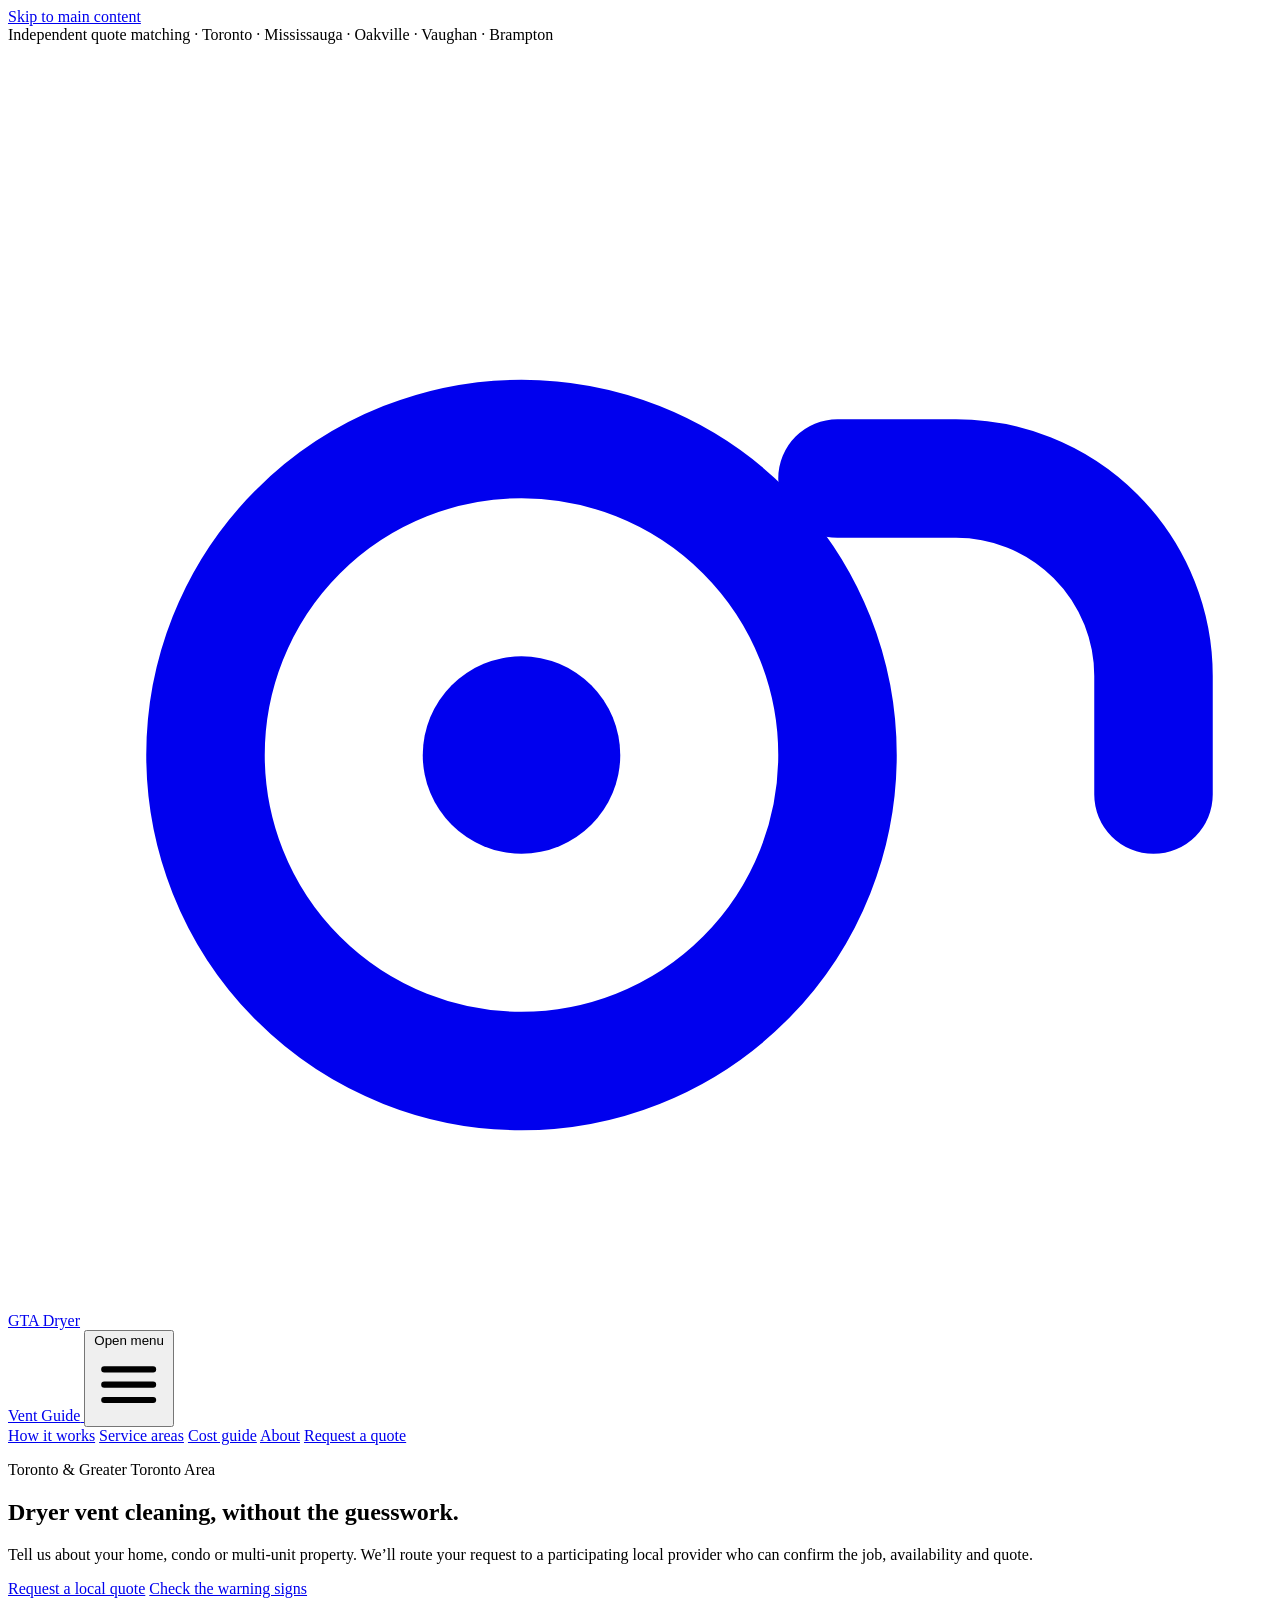
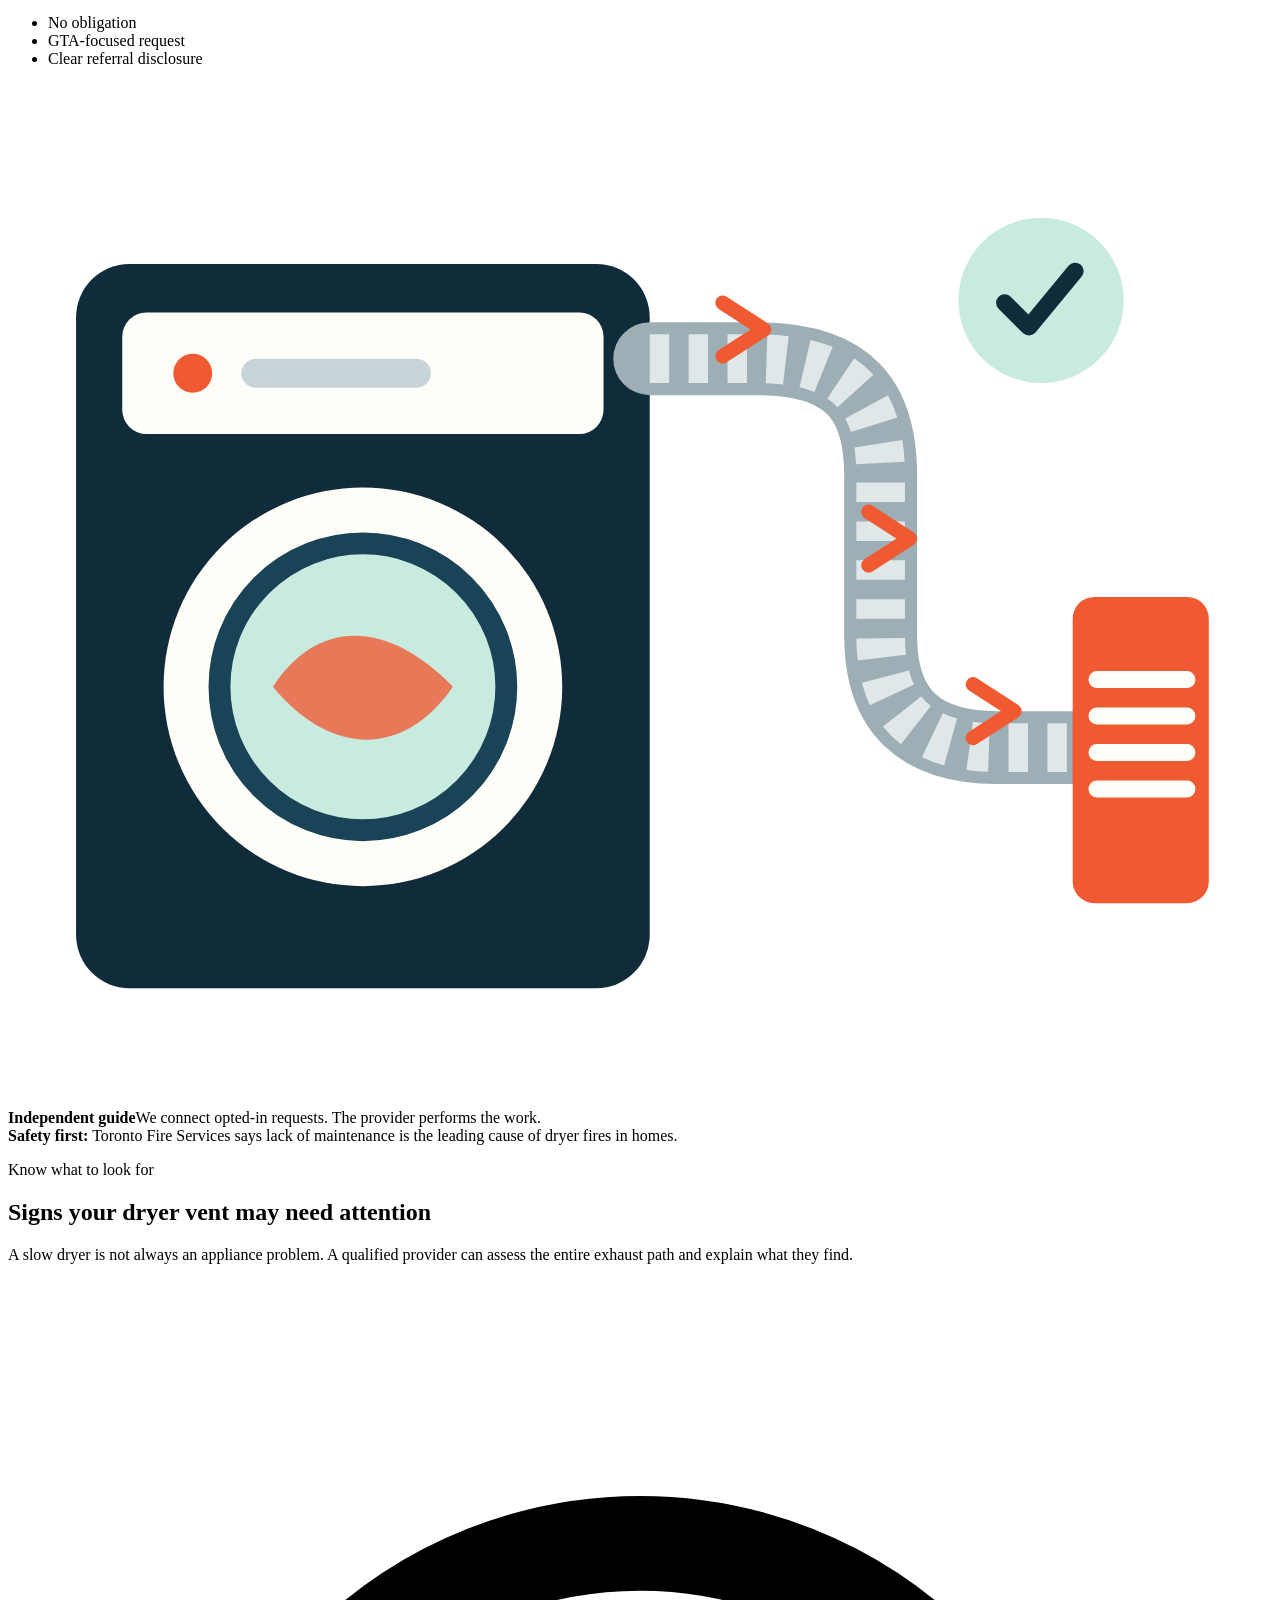
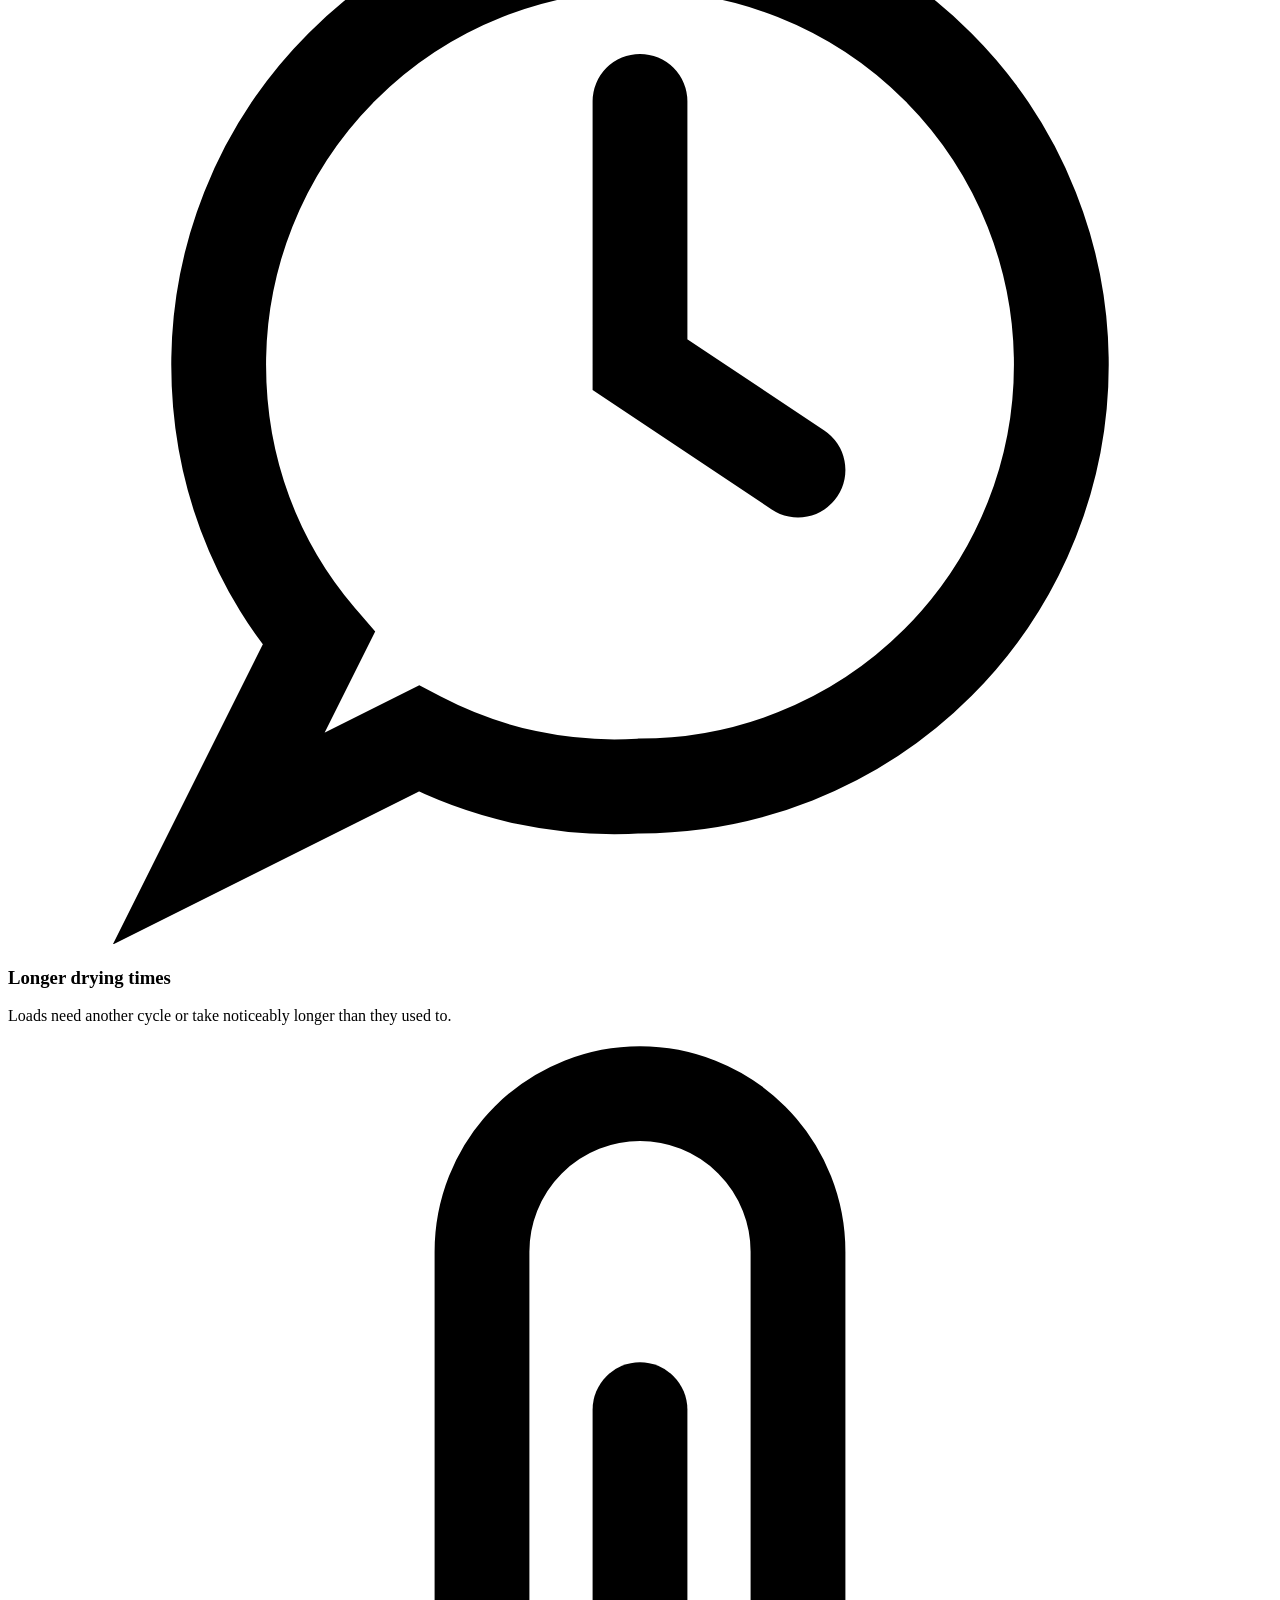
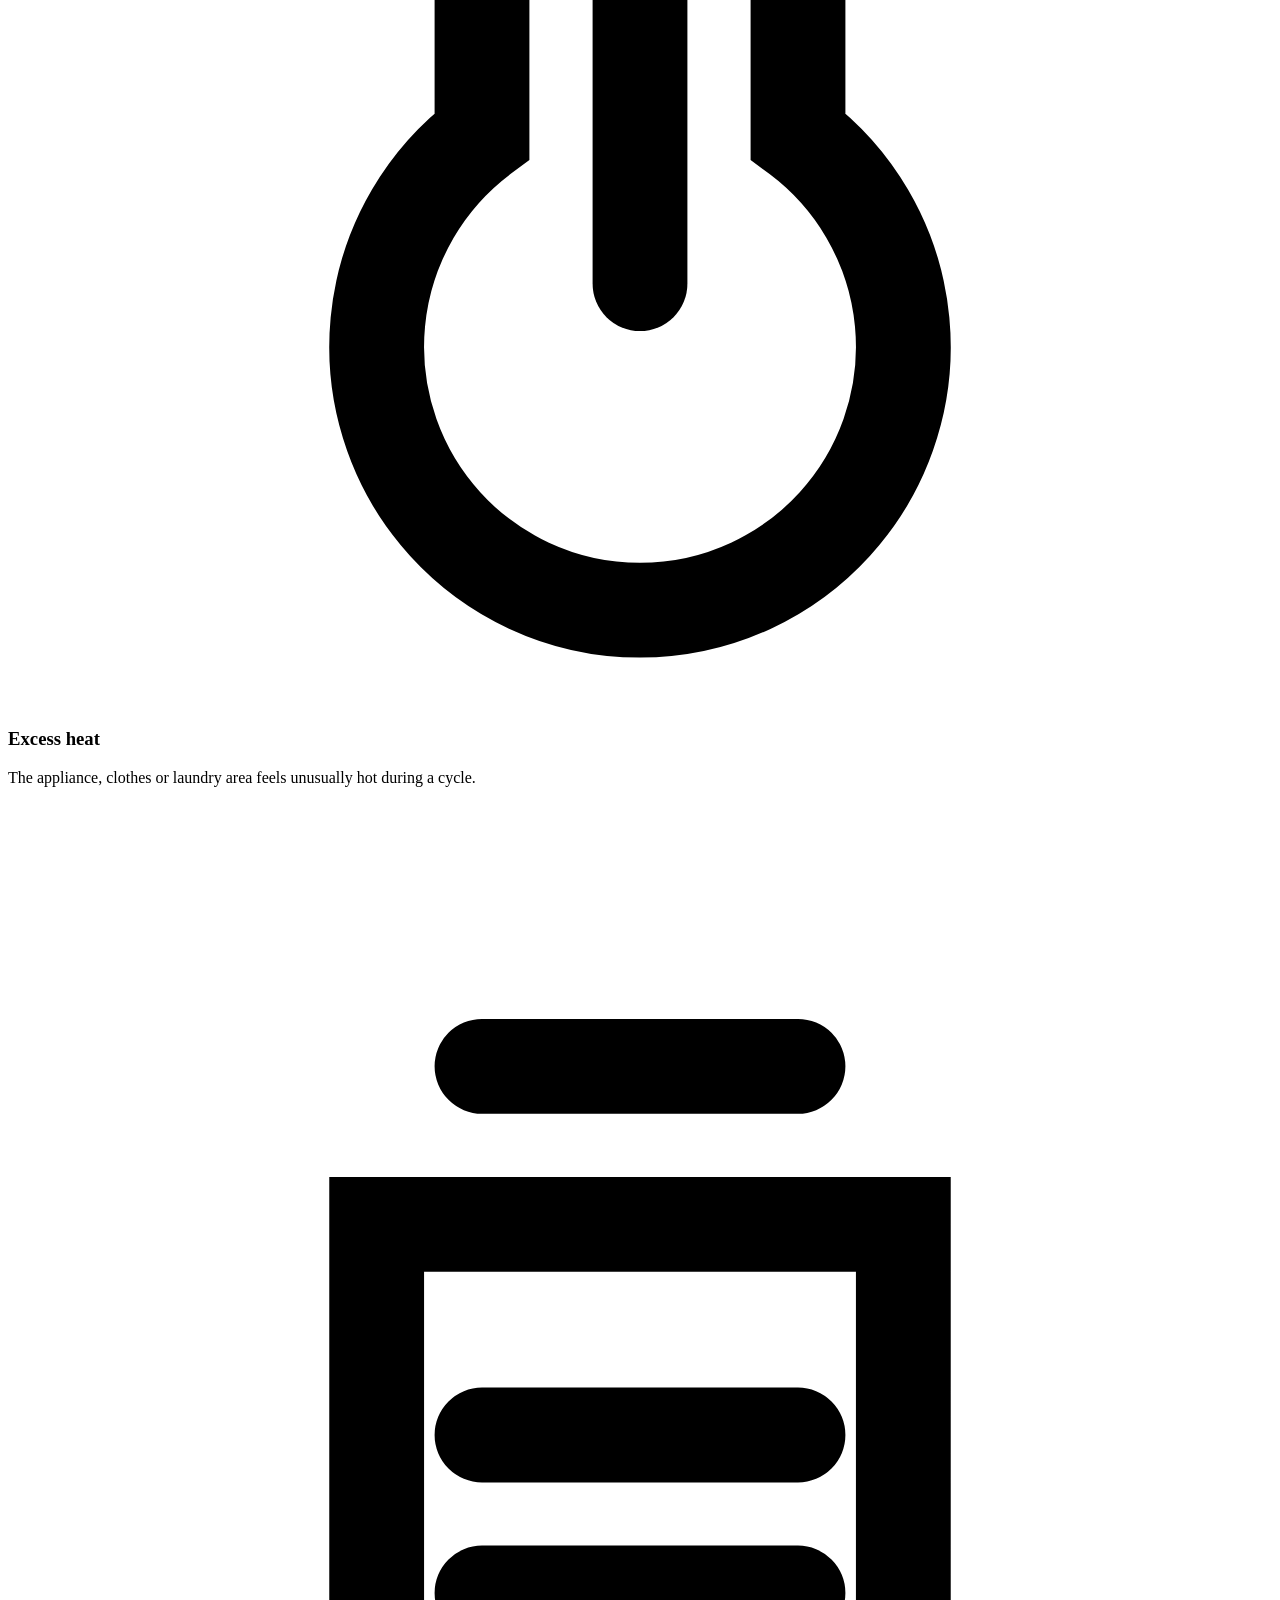
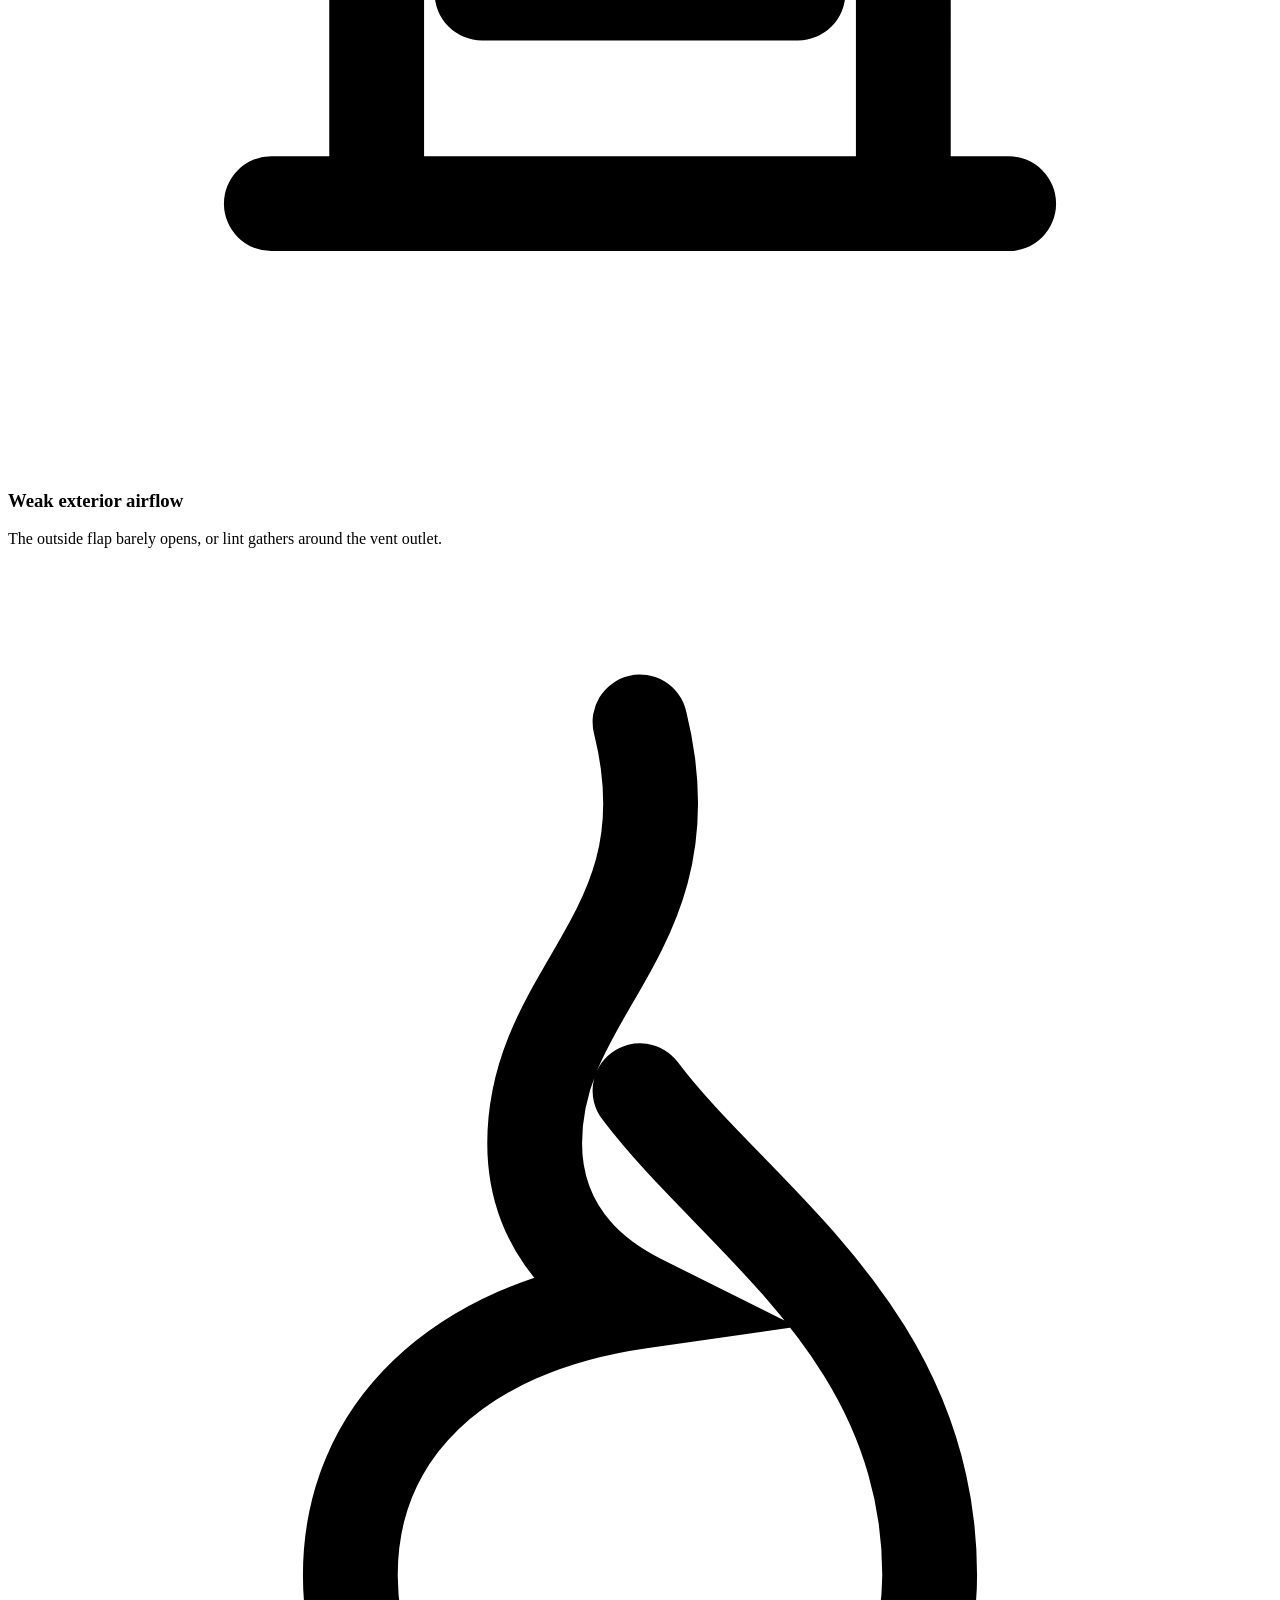
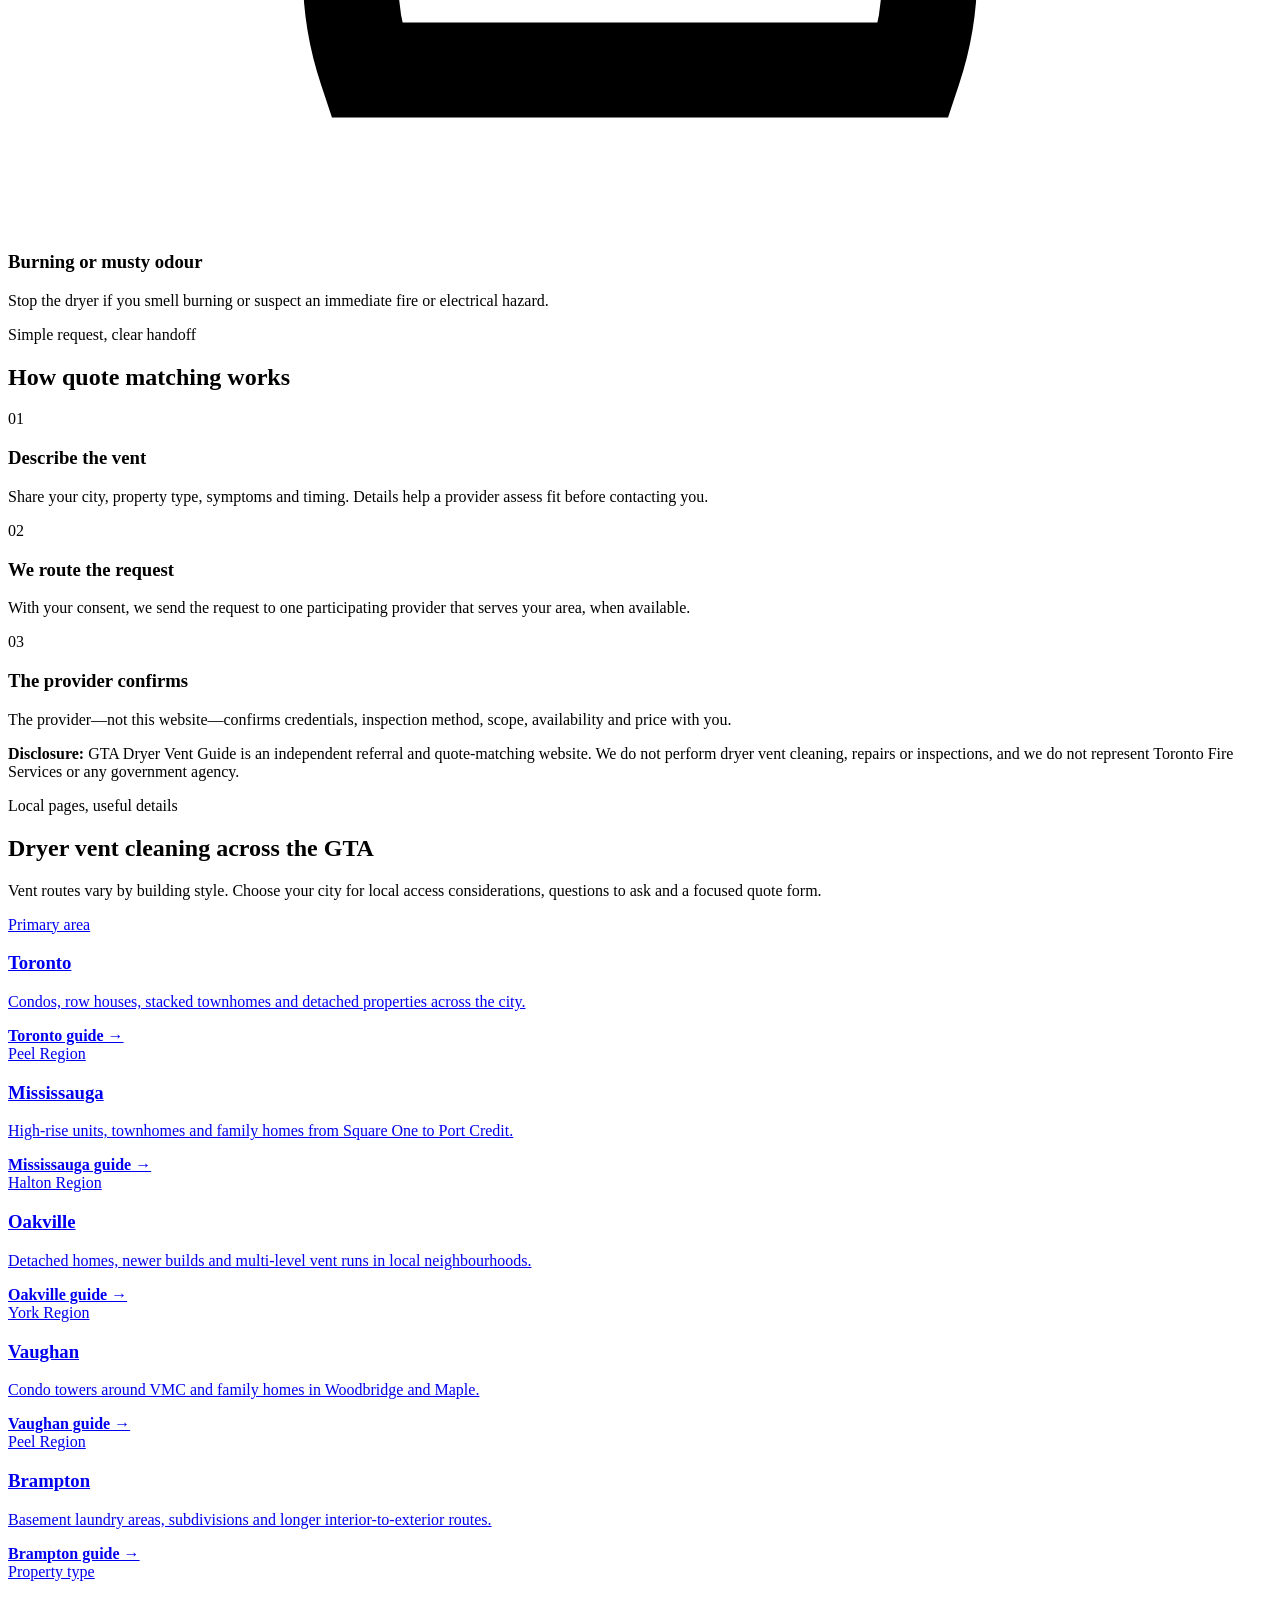
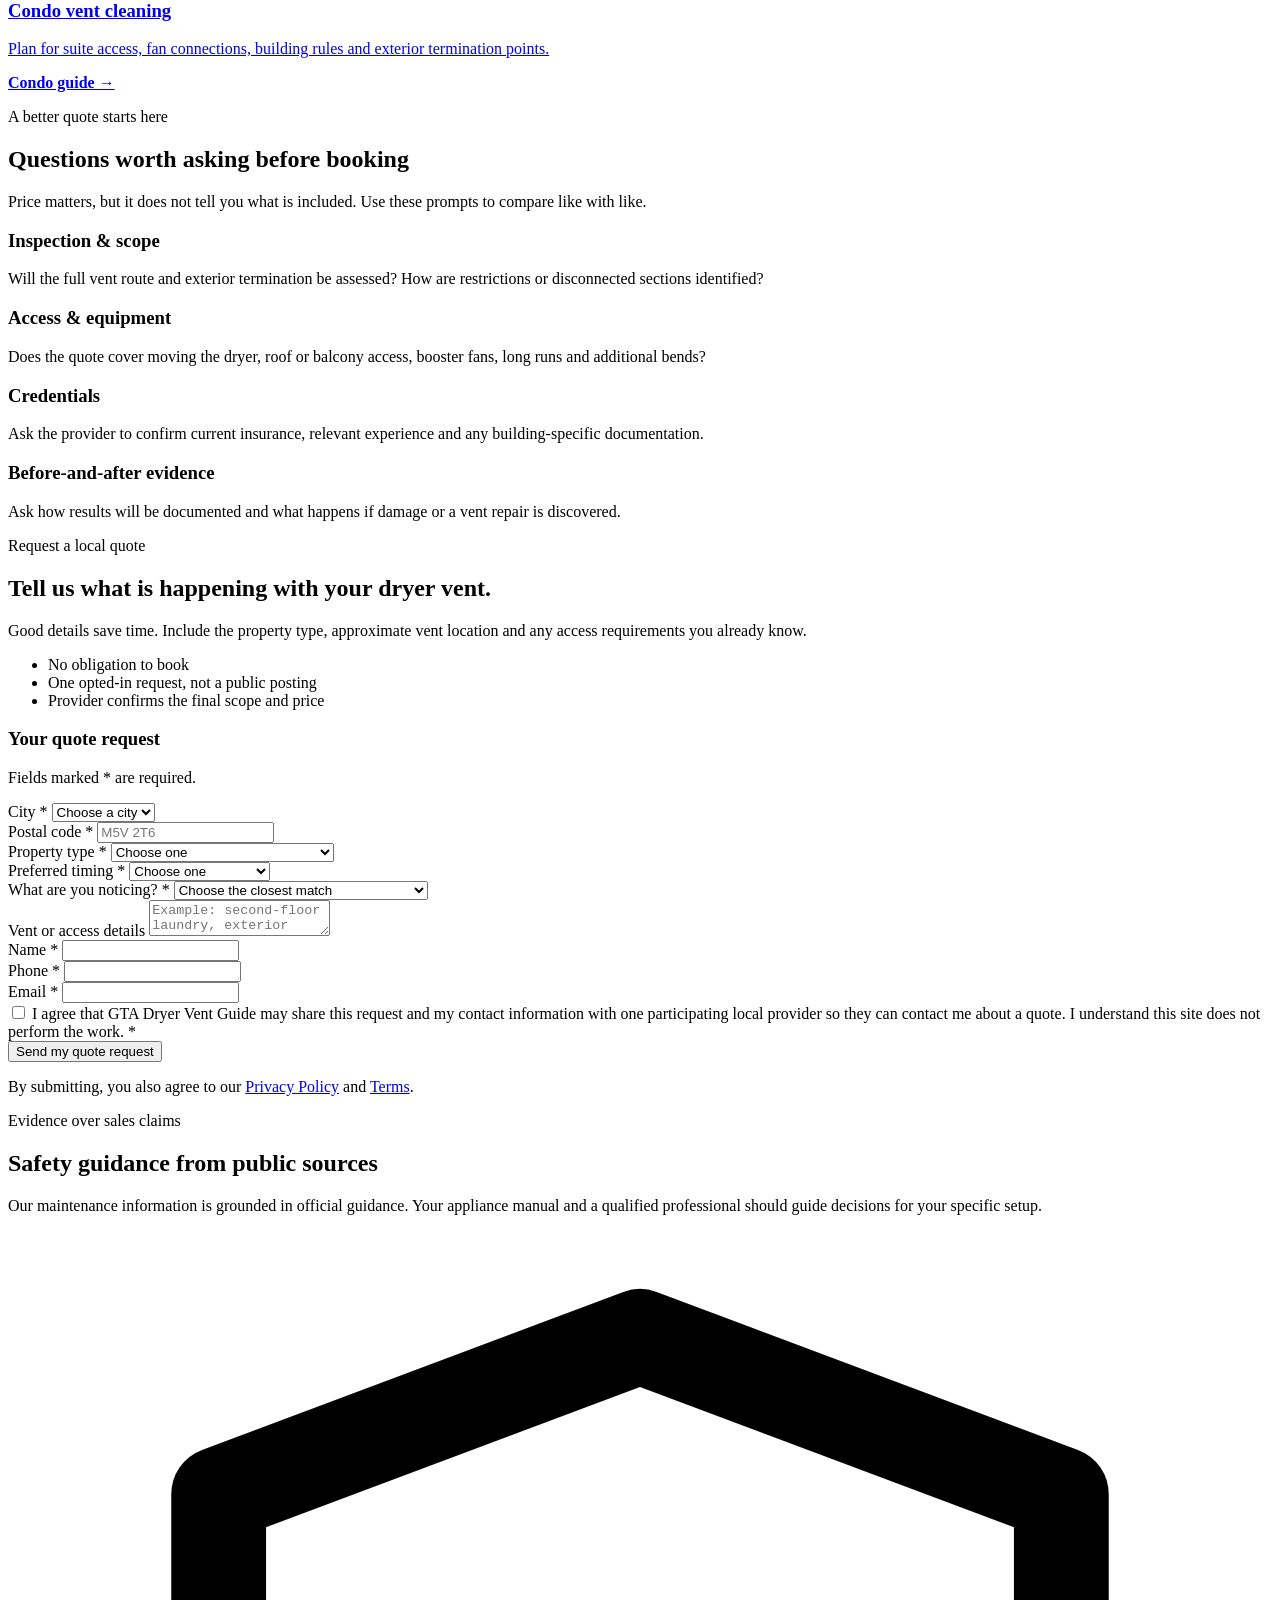
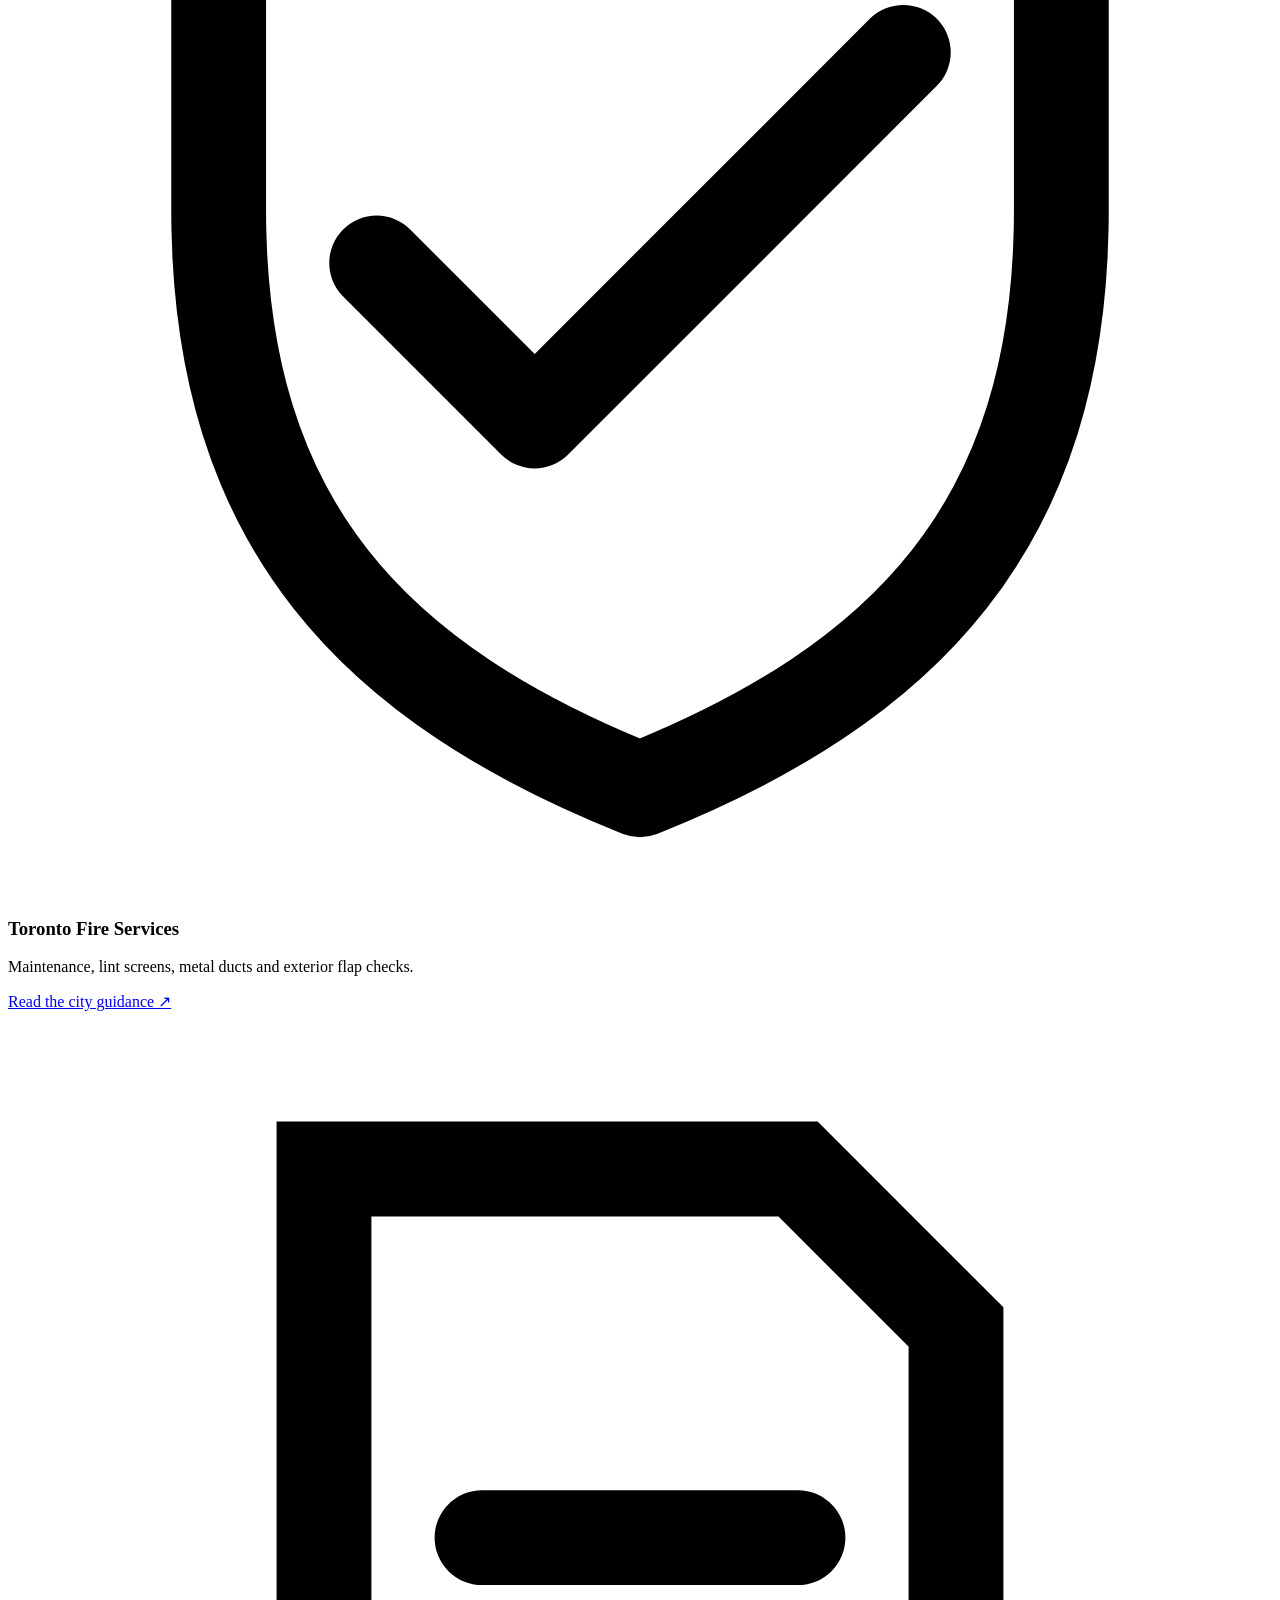
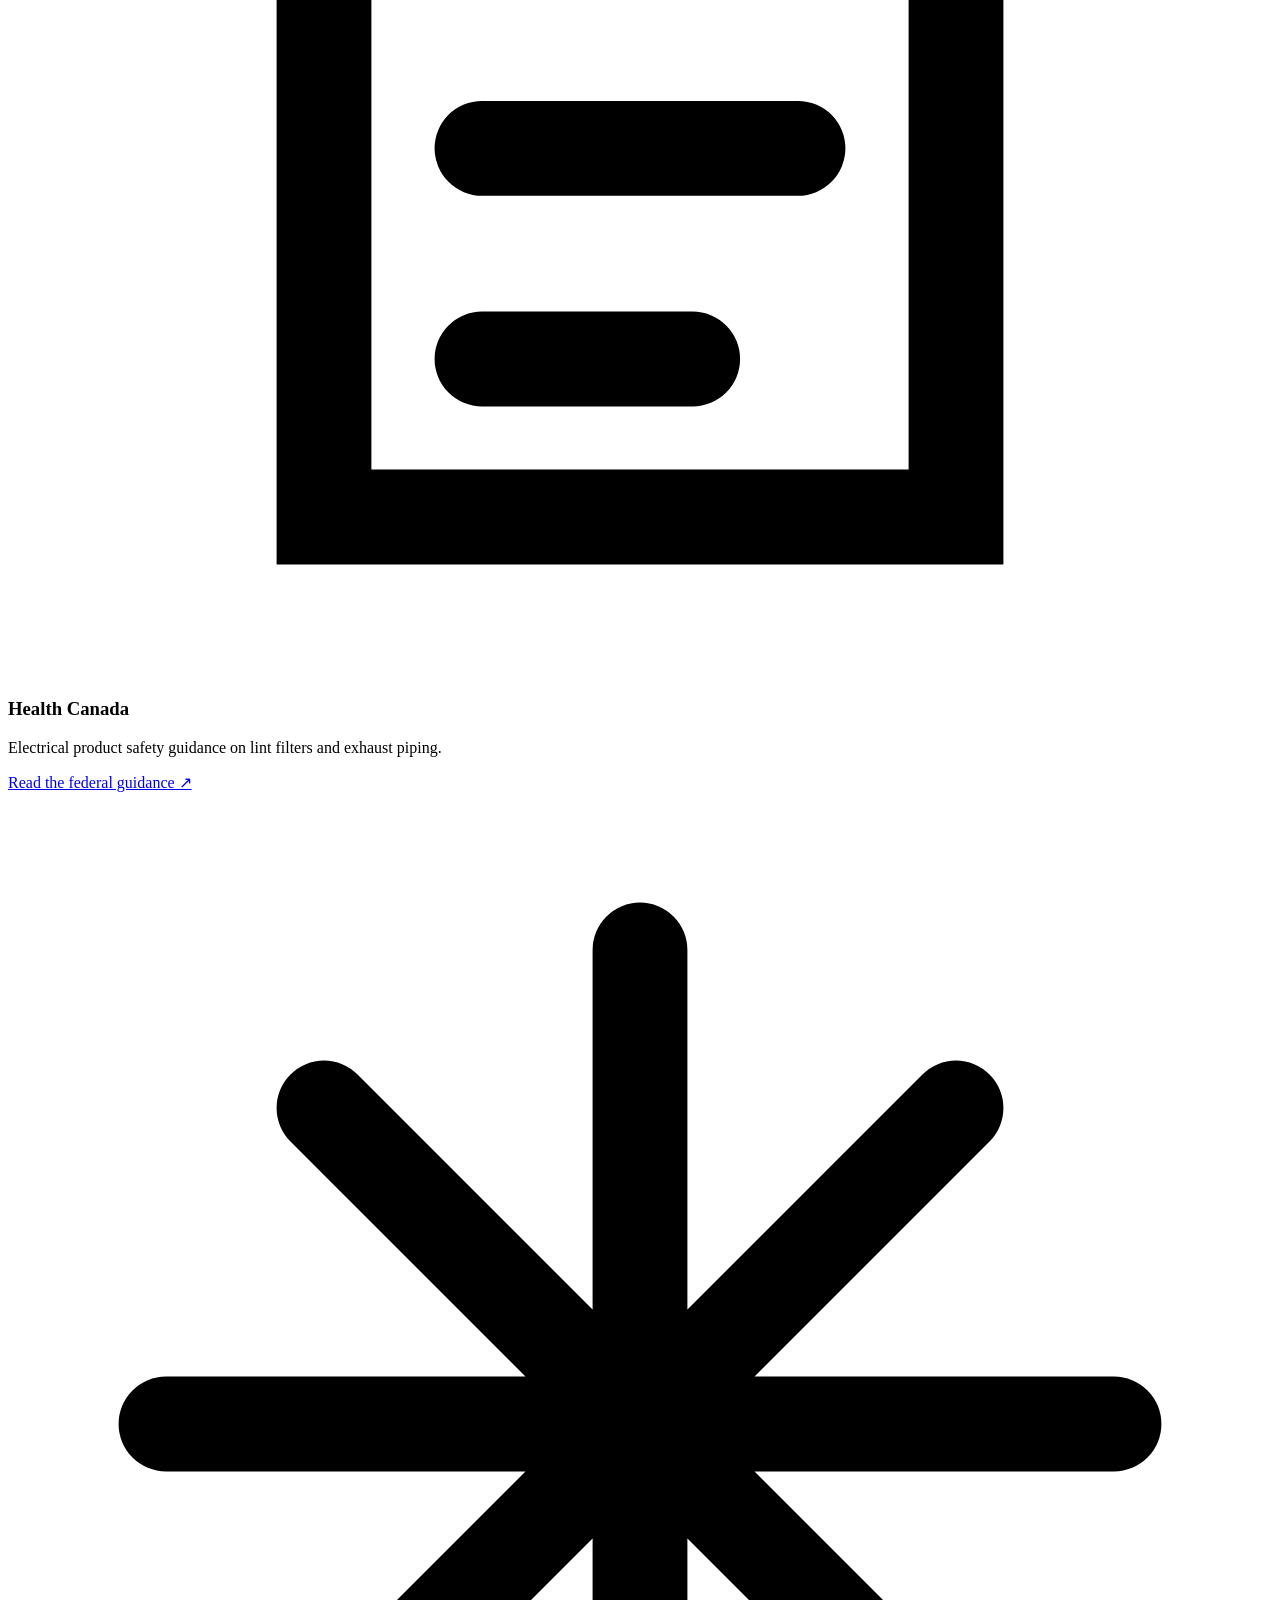
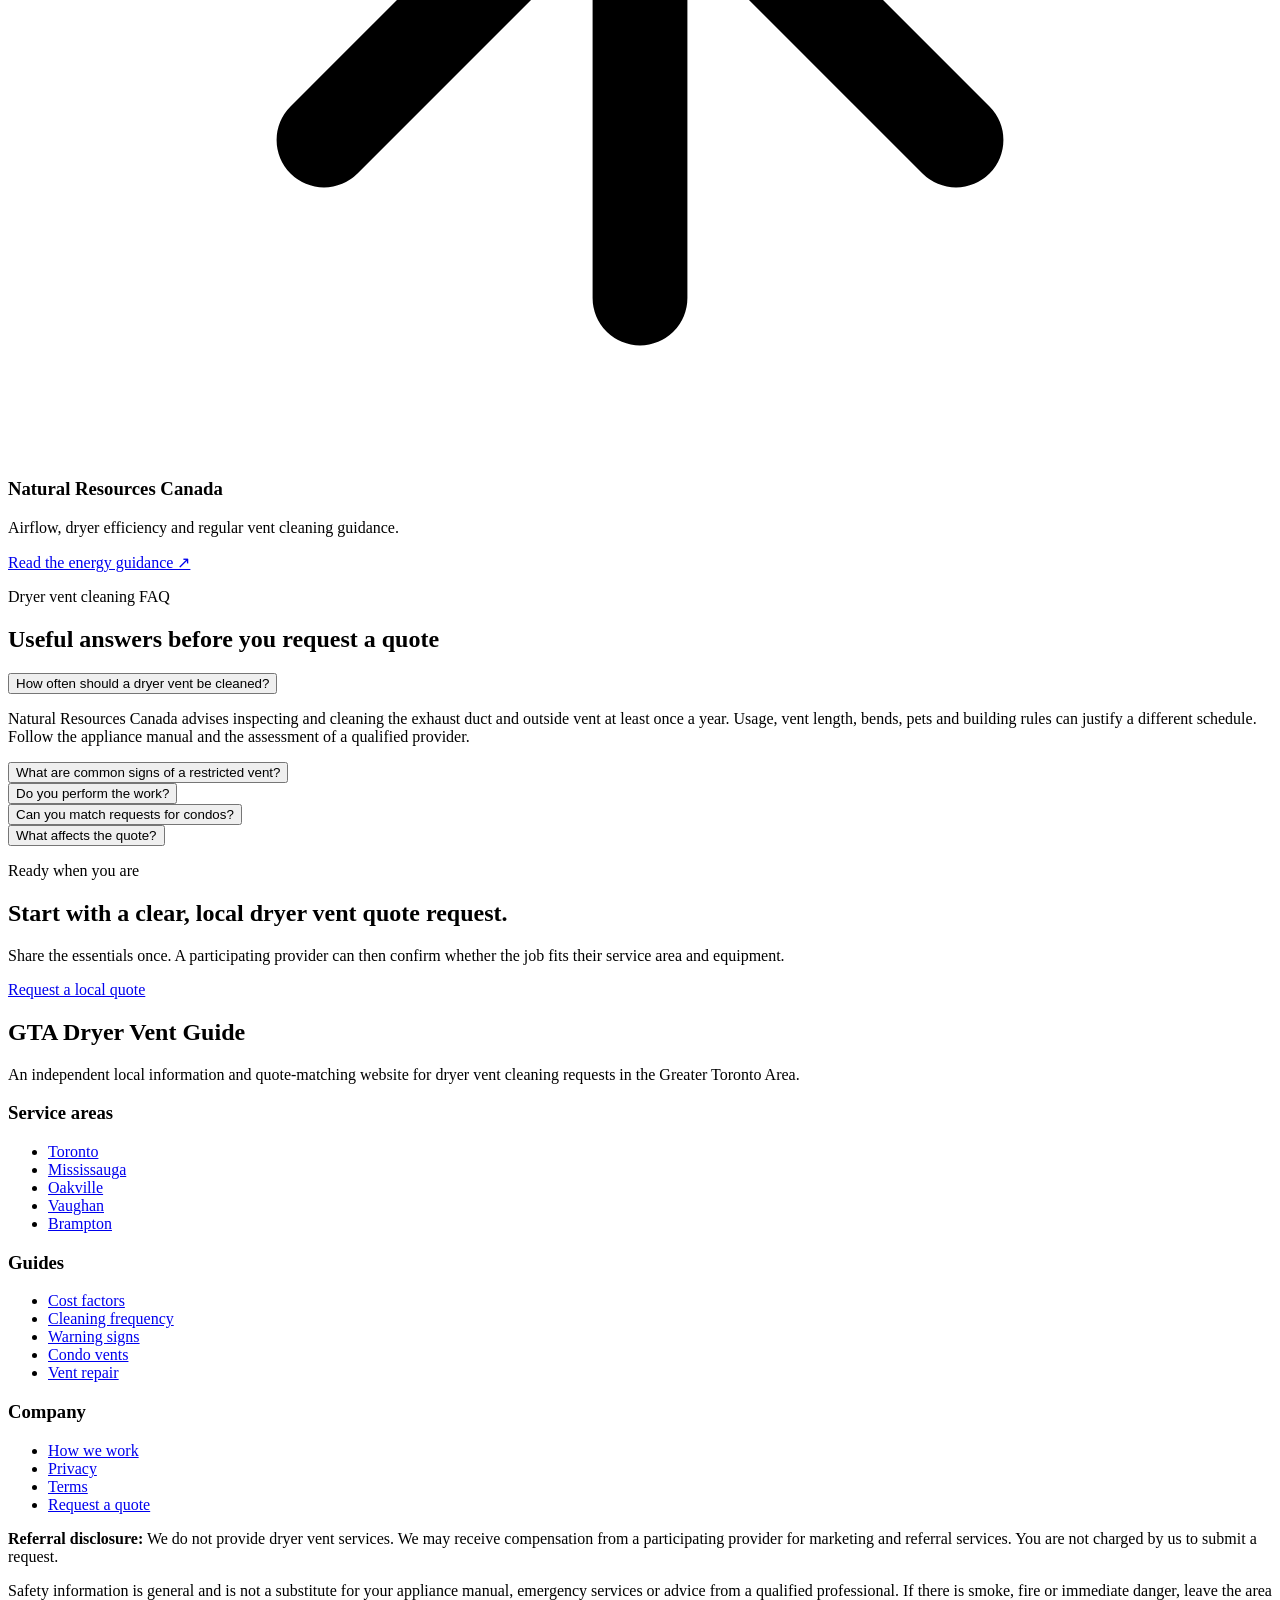
==== index.html @ 3ca83ced "Launch GTA dryer vent guide" ====
<!doctype html>
<html lang="en-CA">
<head>
  <meta charset="utf-8">
  <meta name="viewport" content="width=device-width, initial-scale=1">
  <title>Dryer Vent Cleaning Toronto &amp; GTA | Compare Local Quotes</title>
  <meta name="description" content="Request dryer vent cleaning quotes in Toronto, Mississauga, Oakville, Vaughan and Brampton. Independent matching for homes, condos and multi-unit properties.">
  <link rel="canonical" href="https://stoptimizerapp.github.io/gta-dryer-vent-guide/">
  <meta name="robots" content="index,follow,max-image-preview:large,max-snippet:-1,max-video-preview:-1">
  <meta property="og:type" content="website">
  <meta property="og:title" content="Dryer Vent Cleaning Toronto &amp; GTA | Compare Local Quotes">
  <meta property="og:description" content="A clearer way to request a local dryer vent cleaning quote in the GTA.">
  <meta property="og:url" content="https://stoptimizerapp.github.io/gta-dryer-vent-guide/">
  <meta property="og:locale" content="en_CA">
  <meta name="twitter:card" content="summary">
  <meta name="theme-color" content="#102b3a">
  <link rel="icon" href="/gta-dryer-vent-guide/favicon.svg" type="image/svg+xml">
  <link rel="manifest" href="/gta-dryer-vent-guide/site.webmanifest">
  <link rel="stylesheet" href="/gta-dryer-vent-guide/styles.css">
  <script type="application/ld+json">
  {
    "@context": "https://schema.org",
    "@graph": [
      {
        "@type": "Organization",
        "@id": "https://stoptimizerapp.github.io/gta-dryer-vent-guide/#organization",
        "name": "GTA Dryer Vent Guide",
        "url": "https://stoptimizerapp.github.io/gta-dryer-vent-guide/",
        "description": "An independent dryer vent cleaning information and quote-matching website serving the Greater Toronto Area."
      },
      {
        "@type": "WebSite",
        "@id": "https://stoptimizerapp.github.io/gta-dryer-vent-guide/#website",
        "url": "https://stoptimizerapp.github.io/gta-dryer-vent-guide/",
        "name": "GTA Dryer Vent Guide",
        "publisher": { "@id": "https://stoptimizerapp.github.io/gta-dryer-vent-guide/#organization" },
        "inLanguage": "en-CA"
      },
      {
        "@type": "WebPage",
        "@id": "https://stoptimizerapp.github.io/gta-dryer-vent-guide/#webpage",
        "url": "https://stoptimizerapp.github.io/gta-dryer-vent-guide/",
        "name": "Dryer Vent Cleaning Toronto & GTA | Compare Local Quotes",
        "isPartOf": { "@id": "https://stoptimizerapp.github.io/gta-dryer-vent-guide/#website" },
        "about": { "@id": "https://stoptimizerapp.github.io/gta-dryer-vent-guide/#organization" },
        "description": "Request dryer vent cleaning quotes in Toronto, Mississauga, Oakville, Vaughan and Brampton.",
        "inLanguage": "en-CA"
      },
      {
        "@type": "FAQPage",
        "@id": "https://stoptimizerapp.github.io/gta-dryer-vent-guide/#faq",
        "mainEntity": [
          {
            "@type": "Question",
            "name": "How often should a dryer vent be cleaned?",
            "acceptedAnswer": {
              "@type": "Answer",
              "text": "Natural Resources Canada advises inspecting and cleaning the exhaust duct and outside vent at least once a year. Usage, vent length, bends, pets and building rules can justify a different schedule, so follow the appliance manual and a qualified provider's assessment."
            }
          },
          {
            "@type": "Question",
            "name": "What are common signs of a restricted dryer vent?",
            "acceptedAnswer": {
              "@type": "Answer",
              "text": "Common warning signs include clothes taking longer to dry, a dryer or laundry area that feels unusually hot, a burning smell, lint collecting around the exterior outlet, or an exterior flap that does not open while the dryer is running. Stop using the appliance and seek qualified help if you smell burning or suspect an immediate hazard."
            }
          },
          {
            "@type": "Question",
            "name": "Do you perform dryer vent cleaning?",
            "acceptedAnswer": {
              "@type": "Answer",
              "text": "No. GTA Dryer Vent Guide is an independent referral and quote-matching website. We share an opted-in request with a participating local provider, who confirms scope, credentials, availability and price directly."
            }
          },
          {
            "@type": "Question",
            "name": "Can you match requests for condos?",
            "acceptedAnswer": {
              "@type": "Answer",
              "text": "Yes, subject to participating-provider availability. Condo requests should include the unit type, laundry location, approximate vent path if known, and any building access or property-management requirements."
            }
          }
        ]
      }
    ]
  }
  </script>
</head>
<body>
  <a class="skip-link" href="#main">Skip to main content</a>
  <div class="topbar">Independent quote matching · Toronto · Mississauga · Oakville · Vaughan · Brampton</div>
  <header class="site-header">
    <div class="container nav-wrap">
      <a class="brand" href="/gta-dryer-vent-guide/" aria-label="GTA Dryer Vent Guide home">
        <span class="brand-mark" aria-hidden="true">
          <svg viewBox="0 0 32 32" fill="none"><circle cx="13" cy="18" r="8" stroke="currentColor" stroke-width="3"/><circle cx="13" cy="18" r="2.5" fill="currentColor"/><path d="M21 11h3a5 5 0 0 1 5 5v3" stroke="currentColor" stroke-width="3" stroke-linecap="round"/></svg>
        </span>
        <span>GTA Dryer<br>Vent Guide</span>
      </a>
      <button class="menu-toggle" type="button" aria-expanded="false" aria-controls="primary-nav" data-menu-toggle>
        <span class="visually-hidden">Open menu</span>
        <svg viewBox="0 0 24 24" fill="none" aria-hidden="true"><path d="M4 7h16M4 12h16M4 17h16" stroke="currentColor" stroke-width="2" stroke-linecap="round"/></svg>
      </button>
      <nav class="nav-links" id="primary-nav" aria-label="Primary navigation" data-nav-links>
        <a href="/gta-dryer-vent-guide/#how-it-works">How it works</a>
        <a href="/gta-dryer-vent-guide/#service-areas">Service areas</a>
        <a href="/gta-dryer-vent-guide/guides/dryer-vent-cleaning-cost-toronto.html">Cost guide</a>
        <a href="/gta-dryer-vent-guide/about.html">About</a>
        <a class="button" href="#quote">Request a quote</a>
      </nav>
    </div>
  </header>

  <main id="main">
    <section class="hero">
      <div class="container hero-grid">
        <div class="hero-copy">
          <p class="eyebrow">Toronto &amp; Greater Toronto Area</p>
          <h1>Dryer vent cleaning, without the guesswork.</h1>
          <p class="lead">Tell us about your home, condo or multi-unit property. We’ll route your request to a participating local provider who can confirm the job, availability and quote.</p>
          <div class="hero-actions">
            <a class="button" href="#quote">Request a local quote</a>
            <a class="button button-secondary" href="#warning-signs">Check the warning signs</a>
          </div>
          <ul class="trust-row" aria-label="Benefits">
            <li>No obligation</li>
            <li>GTA-focused request</li>
            <li>Clear referral disclosure</li>
          </ul>
        </div>
        <div class="hero-visual" aria-label="Illustration of a dryer connected to an outdoor vent">
          <svg viewBox="0 0 520 420" role="img" aria-labelledby="dryer-title dryer-desc">
            <title id="dryer-title">Dryer and exterior vent illustration</title>
            <desc id="dryer-desc">A front-loading dryer connected by a duct to an outside wall vent, with arrows showing airflow.</desc>
            <rect x="28" y="74" width="236" height="298" rx="22" fill="#102b3a"/>
            <rect x="47" y="94" width="198" height="50" rx="10" fill="#fffdf8"/>
            <circle cx="76" cy="119" r="8" fill="#f05a32"/>
            <rect x="96" y="113" width="78" height="12" rx="6" fill="#c7d4d8"/>
            <circle cx="146" cy="248" r="82" fill="#fffdf8"/>
            <circle cx="146" cy="248" r="59" fill="#c9eadf" stroke="#194457" stroke-width="9"/>
            <path d="M109 248c18-28 47-28 74 0-20 29-50 29-74 0Z" fill="#f05a32" opacity=".78"/>
            <path d="M264 113h44c38 0 51 17 51 48v66c0 31 16 46 48 46h47" fill="none" stroke="#9daeb5" stroke-width="30" stroke-linecap="round"/>
            <path d="M264 113h44c38 0 51 17 51 48v66c0 31 16 46 48 46h47" fill="none" stroke="#dfe7e9" stroke-width="20" stroke-dasharray="8 8"/>
            <rect x="438" y="211" width="56" height="126" rx="9" fill="#f05a32"/>
            <path d="M448 245h37M448 260h37M448 275h37M448 290h37" stroke="#fffdf8" stroke-width="7" stroke-linecap="round"/>
            <path class="airflow" d="M294 90l17 11-17 11" fill="none" stroke="#f05a32" stroke-width="6" stroke-linecap="round" stroke-linejoin="round"/>
            <path class="airflow" d="M354 176l17 11-17 11" fill="none" stroke="#f05a32" stroke-width="6" stroke-linecap="round" stroke-linejoin="round"/>
            <path class="airflow" d="M397 247l17 11-17 11" fill="none" stroke="#f05a32" stroke-width="6" stroke-linecap="round" stroke-linejoin="round"/>
            <circle cx="425" cy="89" r="34" fill="#c9eadf"/>
            <path d="m410 90 10 10 19-23" fill="none" stroke="#102b3a" stroke-width="7" stroke-linecap="round" stroke-linejoin="round"/>
          </svg>
          <div class="mini-card"><strong>Independent guide</strong>We connect opted-in requests. The provider performs the work.</div>
        </div>
      </div>
    </section>

    <div class="proof-strip">
      <div class="container"><strong>Safety first:</strong> Toronto Fire Services says lack of maintenance is the leading cause of dryer fires in homes.</div>
    </div>

    <section class="section" id="warning-signs">
      <div class="container">
        <div class="section-heading">
          <p class="eyebrow">Know what to look for</p>
          <h2>Signs your dryer vent may need attention</h2>
          <p class="lead">A slow dryer is not always an appliance problem. A qualified provider can assess the entire exhaust path and explain what they find.</p>
        </div>
        <div class="grid-4">
          <article class="card icon-card">
            <svg viewBox="0 0 24 24" fill="none" aria-hidden="true"><path d="M12 21a8 8 0 1 0-8-8c0 2 .7 3.8 1.9 5.2L4 22l3.8-1.9A8 8 0 0 0 12 21Z" stroke="currentColor" stroke-width="1.8"/><path d="M12 8v5l3 2" stroke="currentColor" stroke-width="1.8" stroke-linecap="round"/></svg>
            <h3>Longer drying times</h3>
            <p>Loads need another cycle or take noticeably longer than they used to.</p>
          </article>
          <article class="card icon-card">
            <svg viewBox="0 0 24 24" fill="none" aria-hidden="true"><path d="M9 4a3 3 0 0 1 6 0v9.2a5 5 0 1 1-6 0V4Z" stroke="currentColor" stroke-width="1.8"/><path d="M12 7v9" stroke="currentColor" stroke-width="1.8" stroke-linecap="round"/></svg>
            <h3>Excess heat</h3>
            <p>The appliance, clothes or laundry area feels unusually hot during a cycle.</p>
          </article>
          <article class="card icon-card">
            <svg viewBox="0 0 24 24" fill="none" aria-hidden="true"><path d="M5 19h14M7 19V8h10v11M9 5h6M9 12h6M9 15h6" stroke="currentColor" stroke-width="1.8" stroke-linecap="round"/></svg>
            <h3>Weak exterior airflow</h3>
            <p>The outside flap barely opens, or lint gathers around the vent outlet.</p>
          </article>
          <article class="card icon-card">
            <svg viewBox="0 0 24 24" fill="none" aria-hidden="true"><path d="M12 3c1 4-2 5-2 8 0 1.4.8 2.4 2 3-3.5.5-5.5 2.5-5.5 5.2 0 .6.1 1.2.3 1.8h10.4c.2-.6.3-1.2.3-1.8 0-4.6-3.7-6.8-5.5-9.2" stroke="currentColor" stroke-width="1.8" stroke-linecap="round"/></svg>
            <h3>Burning or musty odour</h3>
            <p>Stop the dryer if you smell burning or suspect an immediate fire or electrical hazard.</p>
          </article>
        </div>
      </div>
    </section>

    <section class="section section-alt" id="how-it-works">
      <div class="container">
        <div class="section-heading">
          <p class="eyebrow">Simple request, clear handoff</p>
          <h2>How quote matching works</h2>
        </div>
        <div class="grid-3">
          <article class="card number-card">
            <span class="number">01</span>
            <h3>Describe the vent</h3>
            <p>Share your city, property type, symptoms and timing. Details help a provider assess fit before contacting you.</p>
          </article>
          <article class="card number-card">
            <span class="number">02</span>
            <h3>We route the request</h3>
            <p>With your consent, we send the request to one participating provider that serves your area, when available.</p>
          </article>
          <article class="card number-card">
            <span class="number">03</span>
            <h3>The provider confirms</h3>
            <p>The provider—not this website—confirms credentials, inspection method, scope, availability and price with you.</p>
          </article>
        </div>
        <p class="disclosure"><strong>Disclosure:</strong> GTA Dryer Vent Guide is an independent referral and quote-matching website. We do not perform dryer vent cleaning, repairs or inspections, and we do not represent Toronto Fire Services or any government agency.</p>
      </div>
    </section>

    <section class="section" id="service-areas">
      <div class="container">
        <div class="section-heading">
          <p class="eyebrow">Local pages, useful details</p>
          <h2>Dryer vent cleaning across the GTA</h2>
          <p class="lead">Vent routes vary by building style. Choose your city for local access considerations, questions to ask and a focused quote form.</p>
        </div>
        <div class="grid-3">
          <a class="card city-card" href="/gta-dryer-vent-guide/">
            <div><span>Primary area</span><h3>Toronto</h3><p>Condos, row houses, stacked townhomes and detached properties across the city.</p></div>
            <strong>Toronto guide →</strong>
          </a>
          <a class="card city-card" href="/gta-dryer-vent-guide/areas/mississauga.html">
            <div><span>Peel Region</span><h3>Mississauga</h3><p>High-rise units, townhomes and family homes from Square One to Port Credit.</p></div>
            <strong>Mississauga guide →</strong>
          </a>
          <a class="card city-card" href="/gta-dryer-vent-guide/areas/oakville.html">
            <div><span>Halton Region</span><h3>Oakville</h3><p>Detached homes, newer builds and multi-level vent runs in local neighbourhoods.</p></div>
            <strong>Oakville guide →</strong>
          </a>
          <a class="card city-card" href="/gta-dryer-vent-guide/areas/vaughan.html">
            <div><span>York Region</span><h3>Vaughan</h3><p>Condo towers around VMC and family homes in Woodbridge and Maple.</p></div>
            <strong>Vaughan guide →</strong>
          </a>
          <a class="card city-card" href="/gta-dryer-vent-guide/areas/brampton.html">
            <div><span>Peel Region</span><h3>Brampton</h3><p>Basement laundry areas, subdivisions and longer interior-to-exterior routes.</p></div>
            <strong>Brampton guide →</strong>
          </a>
          <a class="card city-card" href="/gta-dryer-vent-guide/services/condo-dryer-vent-cleaning.html">
            <div><span>Property type</span><h3>Condo vent cleaning</h3><p>Plan for suite access, fan connections, building rules and exterior termination points.</p></div>
            <strong>Condo guide →</strong>
          </a>
        </div>
      </div>
    </section>

    <section class="section section-dark">
      <div class="container split">
        <div>
          <p class="eyebrow">A better quote starts here</p>
          <h2>Questions worth asking before booking</h2>
          <p>Price matters, but it does not tell you what is included. Use these prompts to compare like with like.</p>
        </div>
        <div class="grid-2">
          <article class="card"><h3>Inspection &amp; scope</h3><p>Will the full vent route and exterior termination be assessed? How are restrictions or disconnected sections identified?</p></article>
          <article class="card"><h3>Access &amp; equipment</h3><p>Does the quote cover moving the dryer, roof or balcony access, booster fans, long runs and additional bends?</p></article>
          <article class="card"><h3>Credentials</h3><p>Ask the provider to confirm current insurance, relevant experience and any building-specific documentation.</p></article>
          <article class="card"><h3>Before-and-after evidence</h3><p>Ask how results will be documented and what happens if damage or a vent repair is discovered.</p></article>
        </div>
      </div>
    </section>

    <section class="section section-alt" id="quote">
      <div class="container split">
        <div class="sticky-copy">
          <p class="eyebrow">Request a local quote</p>
          <h2>Tell us what is happening with your dryer vent.</h2>
          <p class="lead">Good details save time. Include the property type, approximate vent location and any access requirements you already know.</p>
          <ul class="check-list">
            <li>No obligation to book</li>
            <li>One opted-in request, not a public posting</li>
            <li>Provider confirms the final scope and price</li>
          </ul>
        </div>
        <form class="quote-form" name="dryer-vent-quote" method="POST" action="/gta-dryer-vent-guide/thank-you.html" data-netlify="true" netlify-honeypot="bot-field" data-quote-form>
          <input type="hidden" name="form-name" value="dryer-vent-quote">
          <p hidden><label>Do not fill this out: <input name="bot-field"></label></p>
          <h3>Your quote request</h3>
          <p class="form-note">Fields marked * are required.</p>
          <div class="form-grid">
            <div>
              <label for="city">City *</label>
              <select id="city" name="city" required>
                <option value="">Choose a city</option>
                <option>Toronto</option><option>Mississauga</option><option>Oakville</option><option>Vaughan</option><option>Brampton</option><option>Other GTA</option>
              </select>
            </div>
            <div>
              <label for="postal">Postal code *</label>
              <input id="postal" name="postal-code" type="text" inputmode="text" autocomplete="postal-code" placeholder="M5V 2T6" pattern="[A-Za-z][0-9][A-Za-z][ -]?[0-9][A-Za-z][0-9]" title="Enter a Canadian postal code" required>
            </div>
            <div>
              <label for="property">Property type *</label>
              <select id="property" name="property-type" required>
                <option value="">Choose one</option><option>Detached or semi-detached home</option><option>Townhouse</option><option>Condo apartment</option><option>Rental or multi-unit property</option><option>Commercial laundry</option><option>Other</option>
              </select>
            </div>
            <div>
              <label for="timeframe">Preferred timing *</label>
              <select id="timeframe" name="timeframe" required>
                <option value="">Choose one</option><option>As soon as possible</option><option>Within one week</option><option>Within one month</option><option>Planning ahead</option>
              </select>
            </div>
            <div class="field-full">
              <label for="concern">What are you noticing? *</label>
              <select id="concern" name="concern" required>
                <option value="">Choose the closest match</option><option>Long drying times</option><option>Excess heat</option><option>Burning or musty smell</option><option>Weak exterior airflow</option><option>Routine maintenance</option><option>Possible vent damage or disconnection</option><option>Other / not sure</option>
              </select>
            </div>
            <div class="field-full">
              <label for="details">Vent or access details</label>
              <textarea id="details" name="details" placeholder="Example: second-floor laundry, exterior outlet on the side wall, condo management requires proof of insurance…"></textarea>
            </div>
            <div>
              <label for="name">Name *</label>
              <input id="name" name="name" type="text" autocomplete="name" required>
            </div>
            <div>
              <label for="phone">Phone *</label>
              <input id="phone" name="phone" type="tel" autocomplete="tel" inputmode="tel" required>
            </div>
            <div class="field-full">
              <label for="email">Email *</label>
              <input id="email" name="email" type="email" autocomplete="email" required>
            </div>
            <div class="field-full checkbox-row">
              <input id="consent" name="consent" type="checkbox" value="yes" required>
              <label for="consent">I agree that GTA Dryer Vent Guide may share this request and my contact information with one participating local provider so they can contact me about a quote. I understand this site does not perform the work. *</label>
            </div>
            <div class="field-full">
              <button class="button" type="submit">Send my quote request</button>
              <p class="microcopy">By submitting, you also agree to our <a href="/gta-dryer-vent-guide/privacy.html">Privacy Policy</a> and <a href="/gta-dryer-vent-guide/terms.html">Terms</a>.</p>
              <p class="form-status" tabindex="-1" role="status" data-form-status></p>
            </div>
          </div>
        </form>
      </div>
    </section>

    <section class="section">
      <div class="container">
        <div class="section-heading">
          <p class="eyebrow">Evidence over sales claims</p>
          <h2>Safety guidance from public sources</h2>
          <p class="lead">Our maintenance information is grounded in official guidance. Your appliance manual and a qualified professional should guide decisions for your specific setup.</p>
        </div>
        <div class="grid-3">
          <article class="card source-card">
            <svg viewBox="0 0 24 24" fill="none" aria-hidden="true"><path d="m7 12 3 3 7-7M12 22c5-2 8-5 8-11V5l-8-3-8 3v6c0 6 3 9 8 11Z" stroke="currentColor" stroke-width="1.8" stroke-linecap="round" stroke-linejoin="round"/></svg>
            <div><h3>Toronto Fire Services</h3><p>Maintenance, lint screens, metal ducts and exterior flap checks.</p><a href="https://www.toronto.ca/community-people/public-safety-alerts/safety-tips-prevention/home-high-rise-school-workplace-safety/clothes-dryers-fire-safety/" rel="noopener">Read the city guidance ↗</a></div>
          </article>
          <article class="card source-card">
            <svg viewBox="0 0 24 24" fill="none" aria-hidden="true"><path d="M6 3h9l3 3v15H6V3Z" stroke="currentColor" stroke-width="1.8"/><path d="M9 10h6M9 14h6M9 18h4" stroke="currentColor" stroke-width="1.8" stroke-linecap="round"/></svg>
            <div><h3>Health Canada</h3><p>Electrical product safety guidance on lint filters and exhaust piping.</p><a href="https://www.canada.ca/en/health-canada/services/home-safety/electrical-products.html" rel="noopener">Read the federal guidance ↗</a></div>
          </article>
          <article class="card source-card">
            <svg viewBox="0 0 24 24" fill="none" aria-hidden="true"><path d="M12 3v18M3 12h18M6 6l12 12M18 6 6 18" stroke="currentColor" stroke-width="1.8" stroke-linecap="round"/></svg>
            <div><h3>Natural Resources Canada</h3><p>Airflow, dryer efficiency and regular vent cleaning guidance.</p><a href="https://natural-resources.canada.ca/energy-efficiency/energy-star/products/list-certified-products/clothes-dryers" rel="noopener">Read the energy guidance ↗</a></div>
          </article>
        </div>
      </div>
    </section>

    <section class="section section-alt">
      <div class="narrow">
        <div class="section-heading">
          <p class="eyebrow">Dryer vent cleaning FAQ</p>
          <h2>Useful answers before you request a quote</h2>
        </div>
        <div class="faq-list">
          <div class="faq-item">
            <button class="faq-question" type="button" aria-expanded="true" aria-controls="faq-1" data-faq-button>How often should a dryer vent be cleaned?</button>
            <div class="faq-answer" id="faq-1"><p>Natural Resources Canada advises inspecting and cleaning the exhaust duct and outside vent at least once a year. Usage, vent length, bends, pets and building rules can justify a different schedule. Follow the appliance manual and the assessment of a qualified provider.</p></div>
          </div>
          <div class="faq-item">
            <button class="faq-question" type="button" aria-expanded="false" aria-controls="faq-2" data-faq-button>What are common signs of a restricted vent?</button>
            <div class="faq-answer" id="faq-2" hidden><p>Longer drying times, excess heat, lint at the exterior outlet, weak exterior airflow and unusual odours can all justify an inspection. Stop using the appliance if you smell burning or suspect an immediate hazard.</p></div>
          </div>
          <div class="faq-item">
            <button class="faq-question" type="button" aria-expanded="false" aria-controls="faq-3" data-faq-button>Do you perform the work?</button>
            <div class="faq-answer" id="faq-3" hidden><p>No. GTA Dryer Vent Guide is an independent referral and quote-matching website. With consent, we share your request with one participating local provider. That provider confirms credentials, scope, availability and price directly with you.</p></div>
          </div>
          <div class="faq-item">
            <button class="faq-question" type="button" aria-expanded="false" aria-controls="faq-4" data-faq-button>Can you match requests for condos?</button>
            <div class="faq-answer" id="faq-4" hidden><p>Yes, subject to provider availability. Include your unit type, laundry location, approximate vent path if known, and any property-management access or insurance requirements.</p></div>
          </div>
          <div class="faq-item">
            <button class="faq-question" type="button" aria-expanded="false" aria-controls="faq-5" data-faq-button>What affects the quote?</button>
            <div class="faq-answer" id="faq-5" hidden><p>Factors can include vent length and bends, dryer access, roof or balcony access, property type, booster fans, animal guards, repairs, parking and whether multiple vents are being serviced. Ask the provider for an itemized scope.</p></div>
          </div>
        </div>
      </div>
    </section>

    <section class="section">
      <div class="container">
        <div class="cta-band">
          <p class="eyebrow">Ready when you are</p>
          <h2>Start with a clear, local dryer vent quote request.</h2>
          <p>Share the essentials once. A participating provider can then confirm whether the job fits their service area and equipment.</p>
          <a class="button" href="#quote">Request a local quote</a>
        </div>
      </div>
    </section>
  </main>

  <footer class="site-footer">
    <div class="container">
      <div class="footer-grid">
        <div class="footer-brand">
          <h2>GTA Dryer Vent Guide</h2>
          <p>An independent local information and quote-matching website for dryer vent cleaning requests in the Greater Toronto Area.</p>
        </div>
        <div>
          <h3>Service areas</h3>
          <ul class="footer-links"><li><a href="/gta-dryer-vent-guide/">Toronto</a></li><li><a href="/gta-dryer-vent-guide/areas/mississauga.html">Mississauga</a></li><li><a href="/gta-dryer-vent-guide/areas/oakville.html">Oakville</a></li><li><a href="/gta-dryer-vent-guide/areas/vaughan.html">Vaughan</a></li><li><a href="/gta-dryer-vent-guide/areas/brampton.html">Brampton</a></li></ul>
        </div>
        <div>
          <h3>Guides</h3>
          <ul class="footer-links"><li><a href="/gta-dryer-vent-guide/guides/dryer-vent-cleaning-cost-toronto.html">Cost factors</a></li><li><a href="/gta-dryer-vent-guide/guides/how-often-clean-dryer-vent.html">Cleaning frequency</a></li><li><a href="/gta-dryer-vent-guide/guides/signs-dryer-vent-needs-cleaning.html">Warning signs</a></li><li><a href="/gta-dryer-vent-guide/services/condo-dryer-vent-cleaning.html">Condo vents</a></li><li><a href="/gta-dryer-vent-guide/services/dryer-vent-repair.html">Vent repair</a></li></ul>
        </div>
        <div>
          <h3>Company</h3>
          <ul class="footer-links"><li><a href="/gta-dryer-vent-guide/about.html">How we work</a></li><li><a href="/gta-dryer-vent-guide/privacy.html">Privacy</a></li><li><a href="/gta-dryer-vent-guide/terms.html">Terms</a></li><li><a href="/gta-dryer-vent-guide/#quote">Request a quote</a></li></ul>
        </div>
      </div>
      <div class="footer-bottom">
        <p><strong>Referral disclosure:</strong> We do not provide dryer vent services. We may receive compensation from a participating provider for marketing and referral services. You are not charged by us to submit a request.</p>
        <p>Safety information is general and is not a substitute for your appliance manual, emergency services or advice from a qualified professional. If there is smoke, fire or immediate danger, leave the area and call 911.</p>
        <p>© <span data-current-year>2026</span> GTA Dryer Vent Guide. All rights reserved.</p>
      </div>
    </div>
  </footer>

  <div class="mobile-cta"><a class="button" href="#quote">Request a local quote</a></div>
  <script src="/gta-dryer-vent-guide/script.js" defer></script>
</body>
</html>
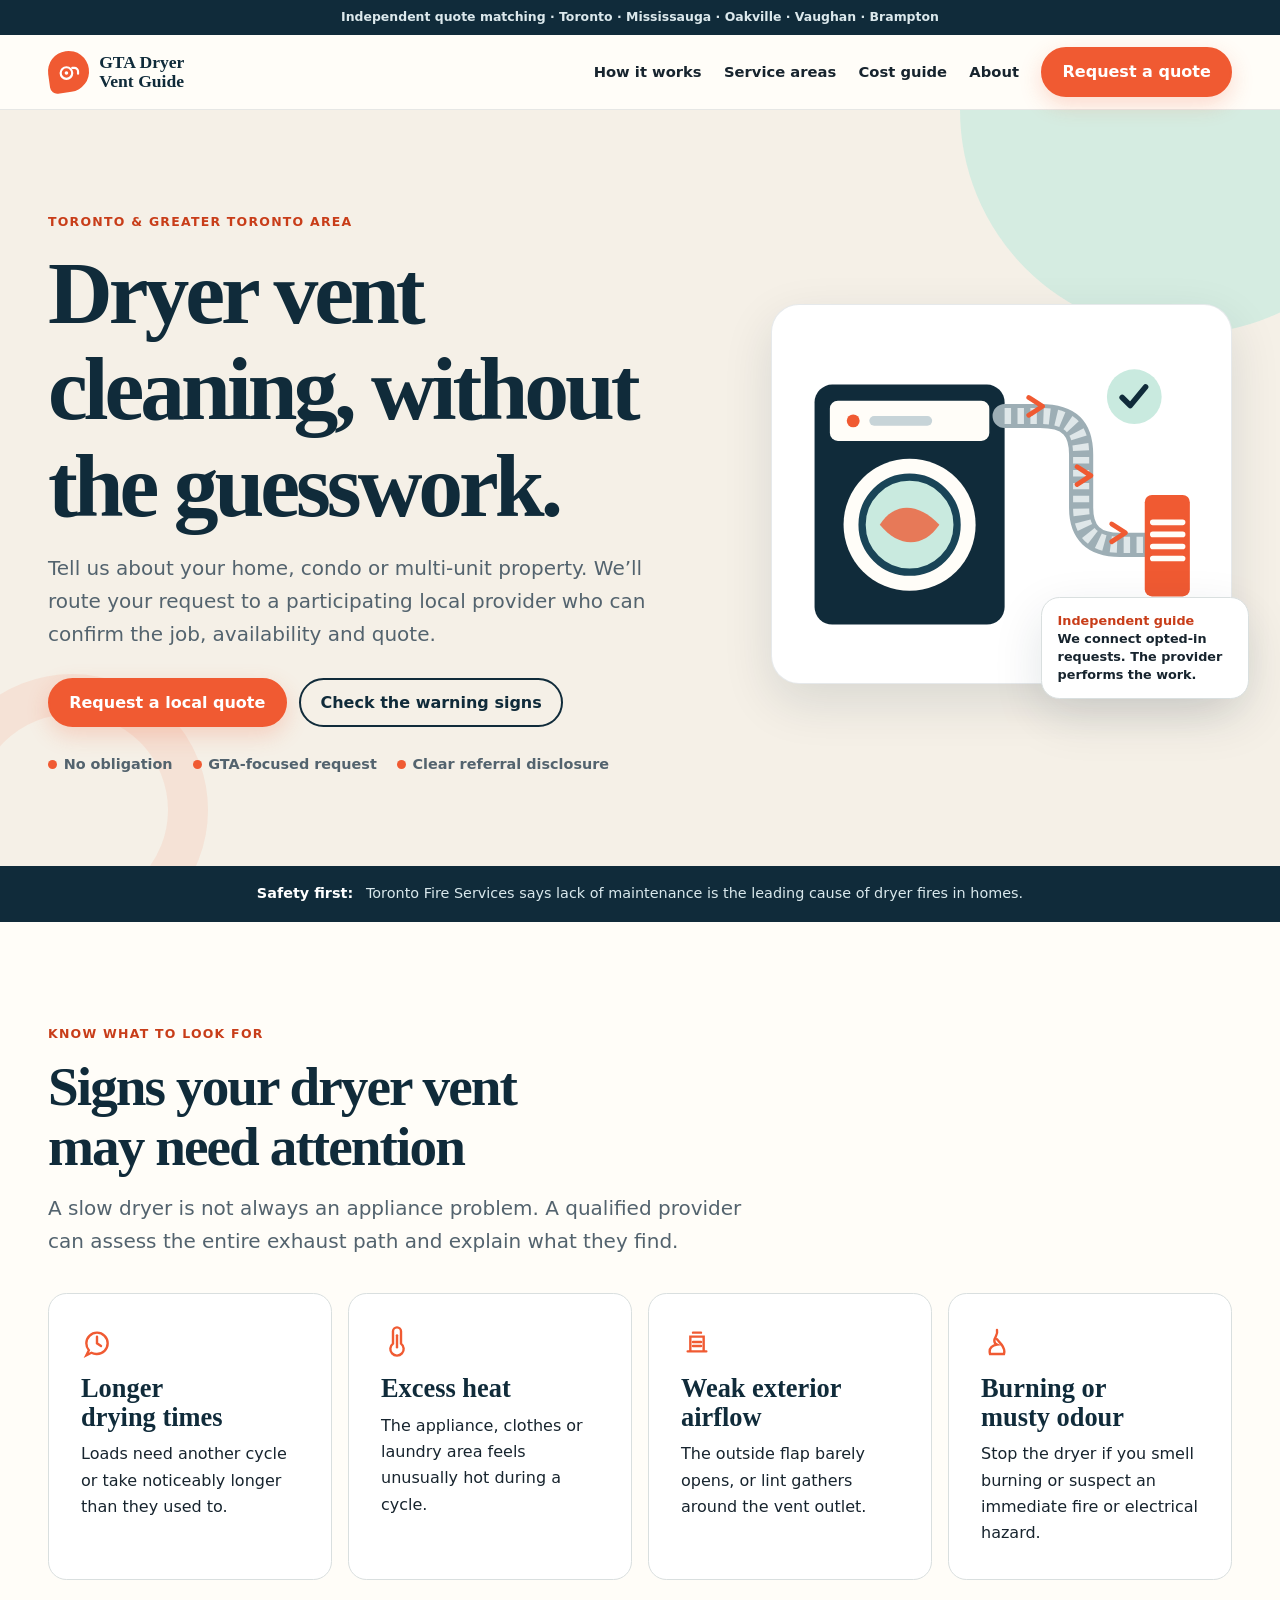
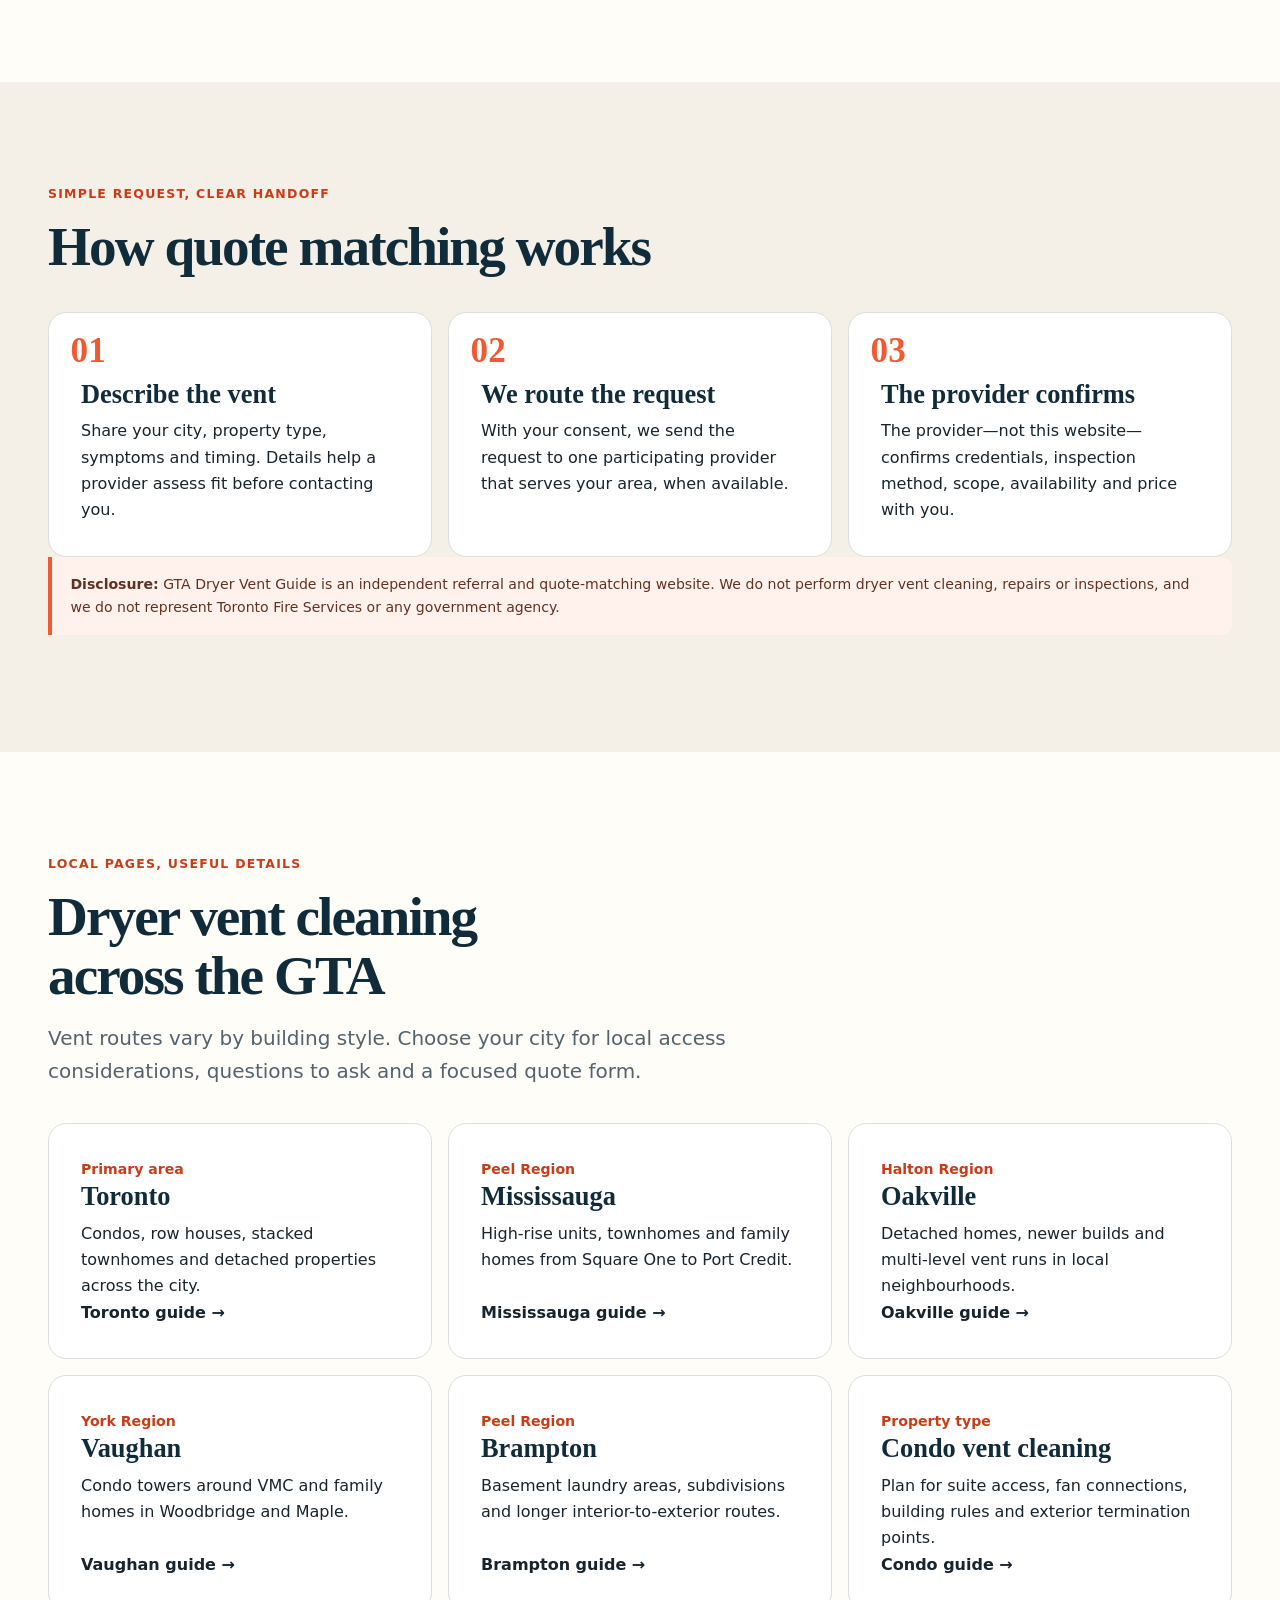
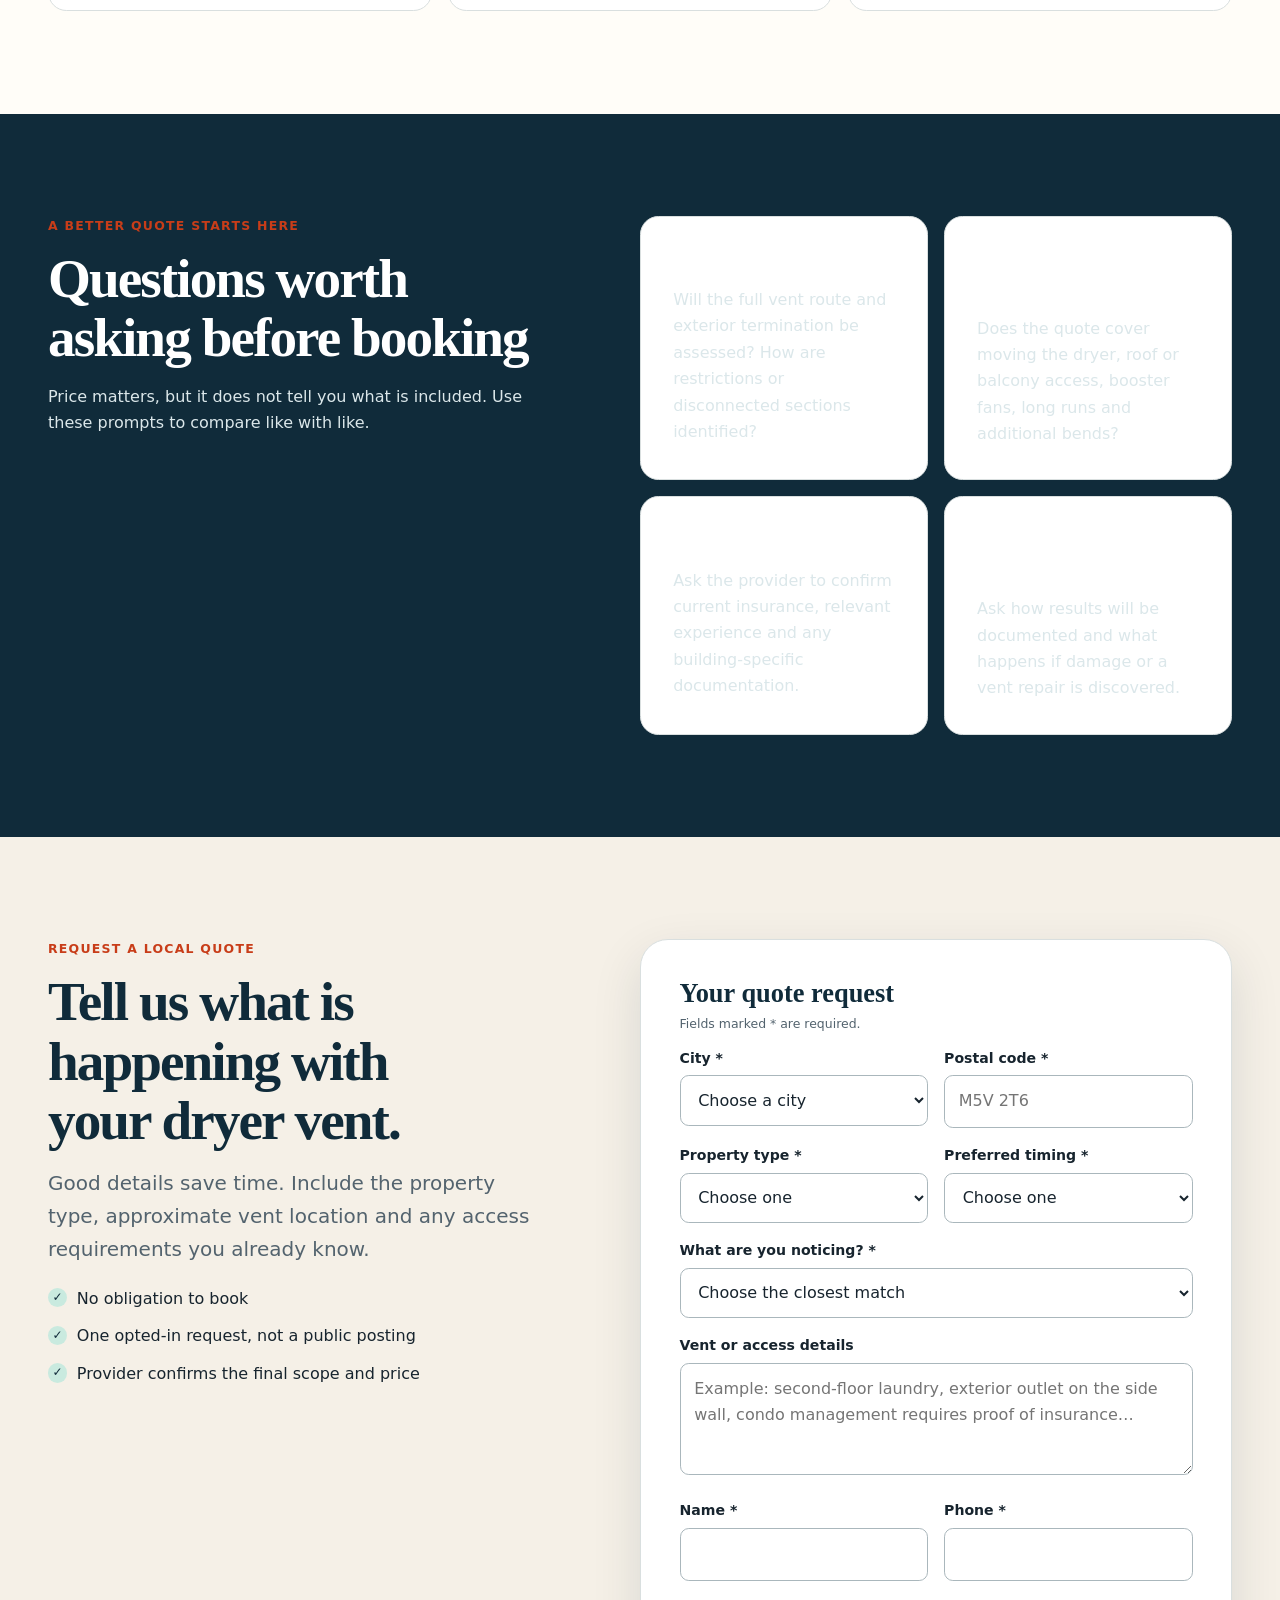
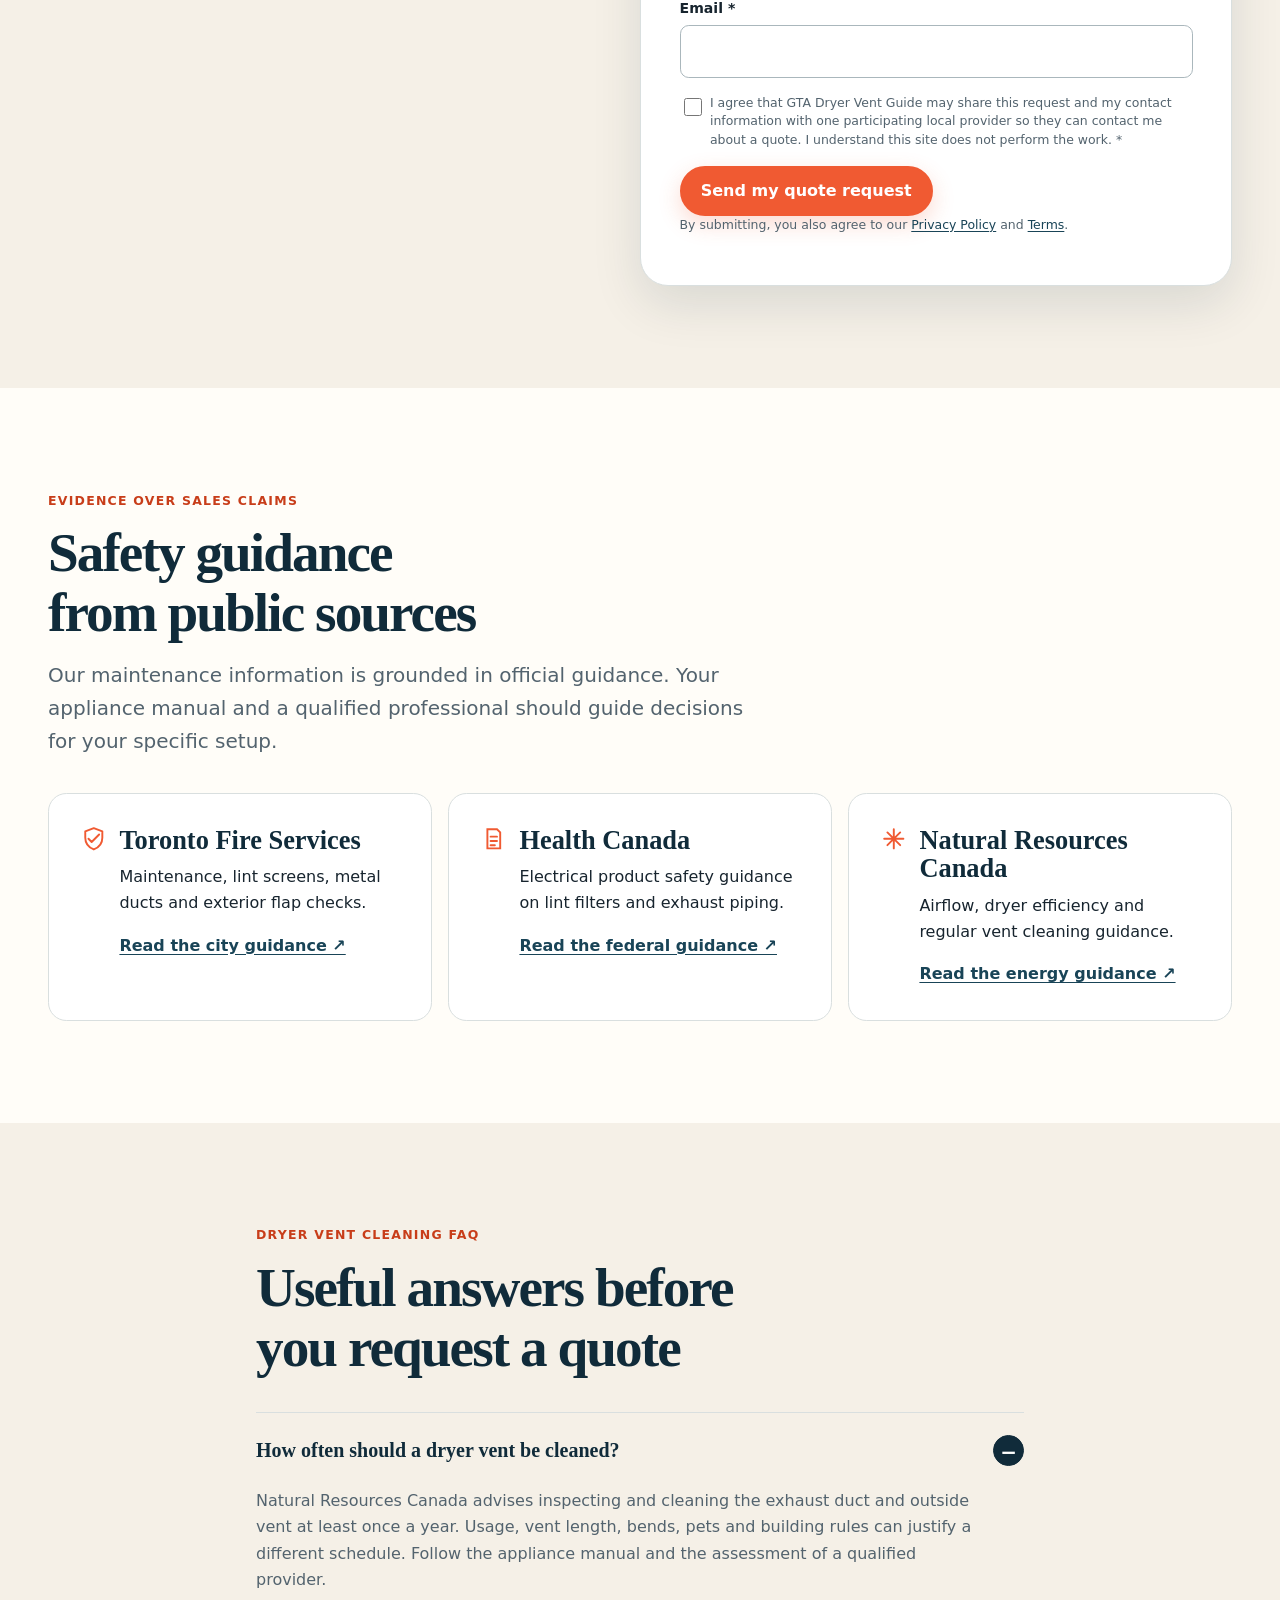
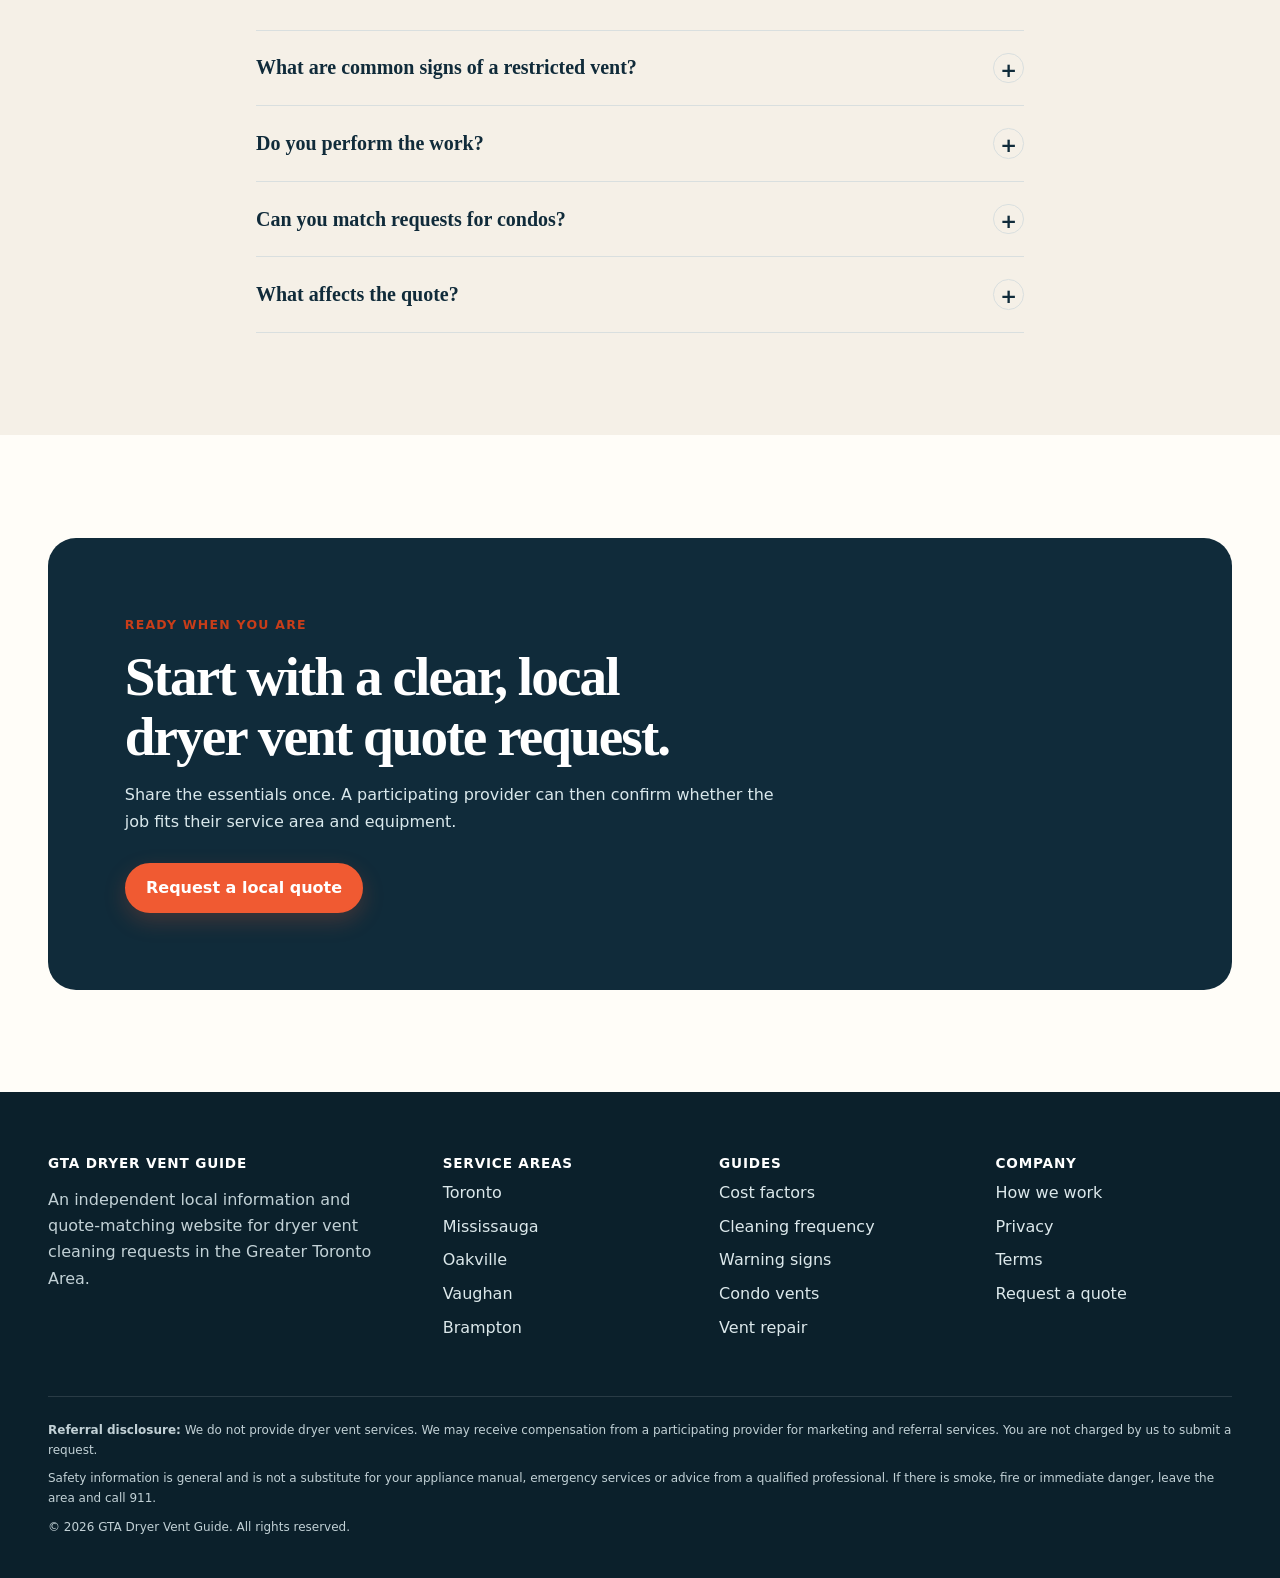
==== commit 015c7ea6: "Connect gtadryerventguide.ca custom domain" ====
--- a/index.html
+++ b/index.html
@@ -5,50 +5,50 @@
   <meta name="viewport" content="width=device-width, initial-scale=1">
   <title>Dryer Vent Cleaning Toronto &amp; GTA | Compare Local Quotes</title>
   <meta name="description" content="Request dryer vent cleaning quotes in Toronto, Mississauga, Oakville, Vaughan and Brampton. Independent matching for homes, condos and multi-unit properties.">
-  <link rel="canonical" href="https://stoptimizerapp.github.io/gta-dryer-vent-guide/">
+  <link rel="canonical" href="https://gtadryerventguide.ca/">
   <meta name="robots" content="index,follow,max-image-preview:large,max-snippet:-1,max-video-preview:-1">
   <meta property="og:type" content="website">
   <meta property="og:title" content="Dryer Vent Cleaning Toronto &amp; GTA | Compare Local Quotes">
   <meta property="og:description" content="A clearer way to request a local dryer vent cleaning quote in the GTA.">
-  <meta property="og:url" content="https://stoptimizerapp.github.io/gta-dryer-vent-guide/">
+  <meta property="og:url" content="https://gtadryerventguide.ca/">
   <meta property="og:locale" content="en_CA">
   <meta name="twitter:card" content="summary">
   <meta name="theme-color" content="#102b3a">
-  <link rel="icon" href="/gta-dryer-vent-guide/favicon.svg" type="image/svg+xml">
-  <link rel="manifest" href="/gta-dryer-vent-guide/site.webmanifest">
-  <link rel="stylesheet" href="/gta-dryer-vent-guide/styles.css">
+  <link rel="icon" href="/favicon.svg" type="image/svg+xml">
+  <link rel="manifest" href="/site.webmanifest">
+  <link rel="stylesheet" href="/styles.css">
   <script type="application/ld+json">
   {
     "@context": "https://schema.org",
     "@graph": [
       {
         "@type": "Organization",
-        "@id": "https://stoptimizerapp.github.io/gta-dryer-vent-guide/#organization",
+        "@id": "https://gtadryerventguide.ca/#organization",
         "name": "GTA Dryer Vent Guide",
-        "url": "https://stoptimizerapp.github.io/gta-dryer-vent-guide/",
+        "url": "https://gtadryerventguide.ca/",
         "description": "An independent dryer vent cleaning information and quote-matching website serving the Greater Toronto Area."
       },
       {
         "@type": "WebSite",
-        "@id": "https://stoptimizerapp.github.io/gta-dryer-vent-guide/#website",
-        "url": "https://stoptimizerapp.github.io/gta-dryer-vent-guide/",
+        "@id": "https://gtadryerventguide.ca/#website",
+        "url": "https://gtadryerventguide.ca/",
         "name": "GTA Dryer Vent Guide",
-        "publisher": { "@id": "https://stoptimizerapp.github.io/gta-dryer-vent-guide/#organization" },
+        "publisher": { "@id": "https://gtadryerventguide.ca/#organization" },
         "inLanguage": "en-CA"
       },
       {
         "@type": "WebPage",
-        "@id": "https://stoptimizerapp.github.io/gta-dryer-vent-guide/#webpage",
-        "url": "https://stoptimizerapp.github.io/gta-dryer-vent-guide/",
+        "@id": "https://gtadryerventguide.ca/#webpage",
+        "url": "https://gtadryerventguide.ca/",
         "name": "Dryer Vent Cleaning Toronto & GTA | Compare Local Quotes",
-        "isPartOf": { "@id": "https://stoptimizerapp.github.io/gta-dryer-vent-guide/#website" },
-        "about": { "@id": "https://stoptimizerapp.github.io/gta-dryer-vent-guide/#organization" },
+        "isPartOf": { "@id": "https://gtadryerventguide.ca/#website" },
+        "about": { "@id": "https://gtadryerventguide.ca/#organization" },
         "description": "Request dryer vent cleaning quotes in Toronto, Mississauga, Oakville, Vaughan and Brampton.",
         "inLanguage": "en-CA"
       },
       {
         "@type": "FAQPage",
-        "@id": "https://stoptimizerapp.github.io/gta-dryer-vent-guide/#faq",
+        "@id": "https://gtadryerventguide.ca/#faq",
         "mainEntity": [
           {
             "@type": "Question",
@@ -93,7 +93,7 @@
   <div class="topbar">Independent quote matching · Toronto · Mississauga · Oakville · Vaughan · Brampton</div>
   <header class="site-header">
     <div class="container nav-wrap">
-      <a class="brand" href="/gta-dryer-vent-guide/" aria-label="GTA Dryer Vent Guide home">
+      <a class="brand" href="/" aria-label="GTA Dryer Vent Guide home">
         <span class="brand-mark" aria-hidden="true">
           <svg viewBox="0 0 32 32" fill="none"><circle cx="13" cy="18" r="8" stroke="currentColor" stroke-width="3"/><circle cx="13" cy="18" r="2.5" fill="currentColor"/><path d="M21 11h3a5 5 0 0 1 5 5v3" stroke="currentColor" stroke-width="3" stroke-linecap="round"/></svg>
         </span>
@@ -104,10 +104,10 @@
         <svg viewBox="0 0 24 24" fill="none" aria-hidden="true"><path d="M4 7h16M4 12h16M4 17h16" stroke="currentColor" stroke-width="2" stroke-linecap="round"/></svg>
       </button>
       <nav class="nav-links" id="primary-nav" aria-label="Primary navigation" data-nav-links>
-        <a href="/gta-dryer-vent-guide/#how-it-works">How it works</a>
-        <a href="/gta-dryer-vent-guide/#service-areas">Service areas</a>
-        <a href="/gta-dryer-vent-guide/guides/dryer-vent-cleaning-cost-toronto.html">Cost guide</a>
-        <a href="/gta-dryer-vent-guide/about.html">About</a>
+        <a href="/#how-it-works">How it works</a>
+        <a href="/#service-areas">Service areas</a>
+        <a href="/guides/dryer-vent-cleaning-cost-toronto.html">Cost guide</a>
+        <a href="/about.html">About</a>
         <a class="button" href="#quote">Request a quote</a>
       </nav>
     </div>
@@ -227,27 +227,27 @@
           <p class="lead">Vent routes vary by building style. Choose your city for local access considerations, questions to ask and a focused quote form.</p>
         </div>
         <div class="grid-3">
-          <a class="card city-card" href="/gta-dryer-vent-guide/">
+          <a class="card city-card" href="/">
             <div><span>Primary area</span><h3>Toronto</h3><p>Condos, row houses, stacked townhomes and detached properties across the city.</p></div>
             <strong>Toronto guide →</strong>
           </a>
-          <a class="card city-card" href="/gta-dryer-vent-guide/areas/mississauga.html">
+          <a class="card city-card" href="/areas/mississauga.html">
             <div><span>Peel Region</span><h3>Mississauga</h3><p>High-rise units, townhomes and family homes from Square One to Port Credit.</p></div>
             <strong>Mississauga guide →</strong>
           </a>
-          <a class="card city-card" href="/gta-dryer-vent-guide/areas/oakville.html">
+          <a class="card city-card" href="/areas/oakville.html">
             <div><span>Halton Region</span><h3>Oakville</h3><p>Detached homes, newer builds and multi-level vent runs in local neighbourhoods.</p></div>
             <strong>Oakville guide →</strong>
           </a>
-          <a class="card city-card" href="/gta-dryer-vent-guide/areas/vaughan.html">
+          <a class="card city-card" href="/areas/vaughan.html">
             <div><span>York Region</span><h3>Vaughan</h3><p>Condo towers around VMC and family homes in Woodbridge and Maple.</p></div>
             <strong>Vaughan guide →</strong>
           </a>
-          <a class="card city-card" href="/gta-dryer-vent-guide/areas/brampton.html">
+          <a class="card city-card" href="/areas/brampton.html">
             <div><span>Peel Region</span><h3>Brampton</h3><p>Basement laundry areas, subdivisions and longer interior-to-exterior routes.</p></div>
             <strong>Brampton guide →</strong>
           </a>
-          <a class="card city-card" href="/gta-dryer-vent-guide/services/condo-dryer-vent-cleaning.html">
+          <a class="card city-card" href="/services/condo-dryer-vent-cleaning.html">
             <div><span>Property type</span><h3>Condo vent cleaning</h3><p>Plan for suite access, fan connections, building rules and exterior termination points.</p></div>
             <strong>Condo guide →</strong>
           </a>
@@ -283,7 +283,7 @@
             <li>Provider confirms the final scope and price</li>
           </ul>
         </div>
-        <form class="quote-form" name="dryer-vent-quote" method="POST" action="/gta-dryer-vent-guide/thank-you.html" data-netlify="true" netlify-honeypot="bot-field" data-quote-form>
+        <form class="quote-form" name="dryer-vent-quote" method="POST" action="/thank-you.html" data-netlify="true" netlify-honeypot="bot-field" data-quote-form>
           <input type="hidden" name="form-name" value="dryer-vent-quote">
           <p hidden><label>Do not fill this out: <input name="bot-field"></label></p>
           <h3>Your quote request</h3>
@@ -340,7 +340,7 @@
             </div>
             <div class="field-full">
               <button class="button" type="submit">Send my quote request</button>
-              <p class="microcopy">By submitting, you also agree to our <a href="/gta-dryer-vent-guide/privacy.html">Privacy Policy</a> and <a href="/gta-dryer-vent-guide/terms.html">Terms</a>.</p>
+              <p class="microcopy">By submitting, you also agree to our <a href="/privacy.html">Privacy Policy</a> and <a href="/terms.html">Terms</a>.</p>
               <p class="form-status" tabindex="-1" role="status" data-form-status></p>
             </div>
           </div>
@@ -424,15 +424,15 @@
         </div>
         <div>
           <h3>Service areas</h3>
-          <ul class="footer-links"><li><a href="/gta-dryer-vent-guide/">Toronto</a></li><li><a href="/gta-dryer-vent-guide/areas/mississauga.html">Mississauga</a></li><li><a href="/gta-dryer-vent-guide/areas/oakville.html">Oakville</a></li><li><a href="/gta-dryer-vent-guide/areas/vaughan.html">Vaughan</a></li><li><a href="/gta-dryer-vent-guide/areas/brampton.html">Brampton</a></li></ul>
+          <ul class="footer-links"><li><a href="/">Toronto</a></li><li><a href="/areas/mississauga.html">Mississauga</a></li><li><a href="/areas/oakville.html">Oakville</a></li><li><a href="/areas/vaughan.html">Vaughan</a></li><li><a href="/areas/brampton.html">Brampton</a></li></ul>
         </div>
         <div>
           <h3>Guides</h3>
-          <ul class="footer-links"><li><a href="/gta-dryer-vent-guide/guides/dryer-vent-cleaning-cost-toronto.html">Cost factors</a></li><li><a href="/gta-dryer-vent-guide/guides/how-often-clean-dryer-vent.html">Cleaning frequency</a></li><li><a href="/gta-dryer-vent-guide/guides/signs-dryer-vent-needs-cleaning.html">Warning signs</a></li><li><a href="/gta-dryer-vent-guide/services/condo-dryer-vent-cleaning.html">Condo vents</a></li><li><a href="/gta-dryer-vent-guide/services/dryer-vent-repair.html">Vent repair</a></li></ul>
+          <ul class="footer-links"><li><a href="/guides/dryer-vent-cleaning-cost-toronto.html">Cost factors</a></li><li><a href="/guides/how-often-clean-dryer-vent.html">Cleaning frequency</a></li><li><a href="/guides/signs-dryer-vent-needs-cleaning.html">Warning signs</a></li><li><a href="/services/condo-dryer-vent-cleaning.html">Condo vents</a></li><li><a href="/services/dryer-vent-repair.html">Vent repair</a></li></ul>
         </div>
         <div>
           <h3>Company</h3>
-          <ul class="footer-links"><li><a href="/gta-dryer-vent-guide/about.html">How we work</a></li><li><a href="/gta-dryer-vent-guide/privacy.html">Privacy</a></li><li><a href="/gta-dryer-vent-guide/terms.html">Terms</a></li><li><a href="/gta-dryer-vent-guide/#quote">Request a quote</a></li></ul>
+          <ul class="footer-links"><li><a href="/about.html">How we work</a></li><li><a href="/privacy.html">Privacy</a></li><li><a href="/terms.html">Terms</a></li><li><a href="/#quote">Request a quote</a></li></ul>
         </div>
       </div>
       <div class="footer-bottom">
@@ -444,6 +444,6 @@
   </footer>
 
   <div class="mobile-cta"><a class="button" href="#quote">Request a local quote</a></div>
-  <script src="/gta-dryer-vent-guide/script.js" defer></script>
+  <script src="/script.js" defer></script>
 </body>
 </html>
--- a/styles.css
+++ b/styles.css
@@ -0,0 +1,1116 @@
+:root {
+  --ink: #17242e;
+  --muted: #53636e;
+  --paper: #fffdf8;
+  --cream: #f5f0e7;
+  --navy: #102b3a;
+  --navy-2: #194457;
+  --orange: #f05a32;
+  --orange-dark: #c83d19;
+  --mint: #c9eadf;
+  --line: #d9dfdf;
+  --white: #ffffff;
+  --shadow: 0 18px 50px rgba(15, 43, 58, 0.12);
+  --radius-sm: 0.65rem;
+  --radius: 1.15rem;
+  --radius-lg: 1.75rem;
+  --content: 74rem;
+}
+
+* {
+  box-sizing: border-box;
+}
+
+html {
+  scroll-behavior: smooth;
+}
+
+body {
+  margin: 0;
+  color: var(--ink);
+  background: var(--paper);
+  font-family: Inter, ui-sans-serif, system-ui, -apple-system, BlinkMacSystemFont, "Segoe UI", sans-serif;
+  font-size: 1rem;
+  line-height: 1.65;
+  -webkit-font-smoothing: antialiased;
+}
+
+body.menu-open {
+  overflow: hidden;
+}
+
+img,
+svg {
+  display: block;
+  max-width: 100%;
+}
+
+a {
+  color: var(--navy-2);
+  text-underline-offset: 0.18em;
+}
+
+a:hover {
+  color: var(--orange-dark);
+}
+
+button,
+input,
+select,
+textarea {
+  font: inherit;
+}
+
+:focus-visible {
+  outline: 3px solid #ffb39e;
+  outline-offset: 3px;
+}
+
+.skip-link {
+  position: fixed;
+  z-index: 200;
+  top: 0.5rem;
+  left: 0.5rem;
+  padding: 0.7rem 1rem;
+  color: var(--white);
+  background: var(--navy);
+  border-radius: var(--radius-sm);
+  transform: translateY(-150%);
+}
+
+.skip-link:focus {
+  transform: translateY(0);
+}
+
+.container {
+  width: min(calc(100% - 2rem), var(--content));
+  margin-inline: auto;
+}
+
+.visually-hidden {
+  position: absolute !important;
+  width: 1px !important;
+  height: 1px !important;
+  padding: 0 !important;
+  margin: -1px !important;
+  overflow: hidden !important;
+  clip: rect(0, 0, 0, 0) !important;
+  white-space: nowrap !important;
+  border: 0 !important;
+}
+
+.narrow {
+  width: min(calc(100% - 2rem), 48rem);
+  margin-inline: auto;
+}
+
+.eyebrow {
+  margin: 0 0 0.75rem;
+  color: var(--orange-dark);
+  font-size: 0.78rem;
+  font-weight: 800;
+  letter-spacing: 0.1em;
+  text-transform: uppercase;
+}
+
+h1,
+h2,
+h3 {
+  margin-top: 0;
+  color: var(--navy);
+  font-family: Georgia, "Times New Roman", serif;
+  line-height: 1.08;
+  text-wrap: balance;
+}
+
+h1 {
+  margin-bottom: 1.1rem;
+  font-size: clamp(2.65rem, 7vw, 5.6rem);
+  letter-spacing: -0.045em;
+}
+
+h2 {
+  margin-bottom: 1rem;
+  font-size: clamp(2rem, 4.5vw, 3.45rem);
+  letter-spacing: -0.035em;
+}
+
+h3 {
+  margin-bottom: 0.6rem;
+  font-size: clamp(1.25rem, 2.5vw, 1.65rem);
+}
+
+p {
+  margin-top: 0;
+}
+
+.lead {
+  max-width: 44rem;
+  color: var(--muted);
+  font-size: clamp(1.08rem, 2vw, 1.25rem);
+}
+
+.topbar {
+  padding: 0.45rem 1rem;
+  color: #dbe8ec;
+  background: var(--navy);
+  font-size: 0.78rem;
+  font-weight: 650;
+  text-align: center;
+}
+
+.site-header {
+  position: sticky;
+  z-index: 100;
+  top: 0;
+  border-bottom: 1px solid rgba(16, 43, 58, 0.1);
+  background: rgba(255, 253, 248, 0.96);
+  backdrop-filter: blur(14px);
+}
+
+.nav-wrap {
+  min-height: 4.6rem;
+  display: flex;
+  align-items: center;
+  justify-content: space-between;
+  gap: 1.25rem;
+}
+
+.brand {
+  display: inline-flex;
+  align-items: center;
+  gap: 0.65rem;
+  color: var(--navy);
+  font-family: Georgia, "Times New Roman", serif;
+  font-size: 1.1rem;
+  font-weight: 800;
+  line-height: 1.05;
+  text-decoration: none;
+}
+
+.brand-mark {
+  width: 2.55rem;
+  height: 2.55rem;
+  display: grid;
+  place-items: center;
+  flex: 0 0 auto;
+  color: var(--white);
+  background: var(--orange);
+  border-radius: 50% 50% 50% 0.45rem;
+  transform: rotate(-8deg);
+}
+
+.brand-mark svg {
+  width: 1.45rem;
+  transform: rotate(8deg);
+}
+
+.nav-links {
+  display: flex;
+  align-items: center;
+  gap: 1.4rem;
+}
+
+.nav-links a:not(.button) {
+  color: var(--ink);
+  font-size: 0.92rem;
+  font-weight: 720;
+  text-decoration: none;
+}
+
+.nav-links a[aria-current="page"]:not(.button),
+.nav-links a:not(.button):hover {
+  color: var(--orange-dark);
+}
+
+.menu-toggle {
+  width: 2.8rem;
+  height: 2.8rem;
+  display: none;
+  align-items: center;
+  justify-content: center;
+  padding: 0;
+  border: 1px solid var(--line);
+  color: var(--navy);
+  background: var(--white);
+  border-radius: 50%;
+  cursor: pointer;
+}
+
+.menu-toggle svg {
+  width: 1.25rem;
+}
+
+.button {
+  min-height: 3.1rem;
+  display: inline-flex;
+  align-items: center;
+  justify-content: center;
+  gap: 0.5rem;
+  padding: 0.75rem 1.2rem;
+  border: 2px solid var(--orange);
+  color: var(--white);
+  background: var(--orange);
+  border-radius: 999px;
+  box-shadow: 0 8px 22px rgba(240, 90, 50, 0.22);
+  font-weight: 800;
+  line-height: 1.2;
+  text-decoration: none;
+  cursor: pointer;
+  transition: transform 160ms ease, box-shadow 160ms ease, background 160ms ease;
+}
+
+.button:hover {
+  color: var(--white);
+  background: var(--orange-dark);
+  border-color: var(--orange-dark);
+  box-shadow: 0 10px 28px rgba(200, 61, 25, 0.26);
+  transform: translateY(-2px);
+}
+
+.button-secondary {
+  color: var(--navy);
+  background: transparent;
+  border-color: var(--navy);
+  box-shadow: none;
+}
+
+.button-secondary:hover {
+  color: var(--white);
+  background: var(--navy);
+  border-color: var(--navy);
+}
+
+.hero {
+  position: relative;
+  overflow: clip;
+  padding: clamp(4.5rem, 8vw, 7.8rem) 0 clamp(4rem, 7vw, 6.5rem);
+  background: var(--cream);
+}
+
+.hero::before,
+.hero::after {
+  position: absolute;
+  content: "";
+  border-radius: 50%;
+  pointer-events: none;
+}
+
+.hero::before {
+  width: 28rem;
+  height: 28rem;
+  top: -14rem;
+  right: -8rem;
+  background: rgba(201, 234, 223, 0.72);
+}
+
+.hero::after {
+  width: 12rem;
+  height: 12rem;
+  bottom: -5rem;
+  left: -4rem;
+  border: 2.5rem solid rgba(240, 90, 50, 0.09);
+}
+
+.hero-grid {
+  position: relative;
+  z-index: 1;
+  display: grid;
+  grid-template-columns: minmax(0, 1.1fr) minmax(20rem, 0.8fr);
+  align-items: center;
+  gap: clamp(2rem, 7vw, 6rem);
+}
+
+.hero-copy {
+  max-width: 45rem;
+}
+
+.hero-actions {
+  display: flex;
+  flex-wrap: wrap;
+  gap: 0.8rem;
+  margin-top: 1.65rem;
+}
+
+.trust-row {
+  display: flex;
+  flex-wrap: wrap;
+  gap: 0.6rem 1.25rem;
+  margin: 1.6rem 0 0;
+  padding: 0;
+  color: var(--muted);
+  font-size: 0.9rem;
+  font-weight: 650;
+  list-style: none;
+}
+
+.trust-row li {
+  display: inline-flex;
+  align-items: center;
+  gap: 0.4rem;
+}
+
+.trust-row li::before {
+  width: 0.58rem;
+  height: 0.58rem;
+  content: "";
+  background: var(--orange);
+  border-radius: 50%;
+}
+
+.hero-visual {
+  position: relative;
+  padding: 1.25rem;
+  border: 1px solid rgba(16, 43, 58, 0.1);
+  background: var(--white);
+  border-radius: var(--radius-lg);
+  box-shadow: var(--shadow);
+}
+
+.hero-visual svg {
+  width: 100%;
+  height: auto;
+}
+
+.airflow {
+  animation: airflow 2.4s ease-in-out infinite;
+}
+
+.airflow:nth-of-type(2) {
+  animation-delay: 0.35s;
+}
+
+.airflow:nth-of-type(3) {
+  animation-delay: 0.7s;
+}
+
+@keyframes airflow {
+  0%, 100% { opacity: 0.25; transform: translateX(-3px); }
+  50% { opacity: 1; transform: translateX(5px); }
+}
+
+.mini-card {
+  position: absolute;
+  right: -1.1rem;
+  bottom: -1rem;
+  max-width: 13rem;
+  padding: 0.9rem 1rem;
+  border: 1px solid var(--line);
+  background: var(--white);
+  border-radius: var(--radius);
+  box-shadow: var(--shadow);
+  font-size: 0.8rem;
+  font-weight: 750;
+  line-height: 1.4;
+}
+
+.mini-card strong {
+  display: block;
+  color: var(--orange-dark);
+}
+
+.proof-strip {
+  padding: 1rem 0;
+  color: #d9e8ec;
+  background: var(--navy);
+}
+
+.proof-strip .container {
+  display: flex;
+  align-items: center;
+  justify-content: center;
+  gap: 0.8rem;
+  font-size: 0.9rem;
+  text-align: center;
+}
+
+.proof-strip strong {
+  color: var(--white);
+}
+
+.section {
+  padding: clamp(4.5rem, 8vw, 7rem) 0;
+}
+
+.section-alt {
+  background: var(--cream);
+}
+
+.section-dark {
+  color: #dbe7ea;
+  background: var(--navy);
+}
+
+.section-dark h2,
+.section-dark h3 {
+  color: var(--white);
+}
+
+.section-heading {
+  max-width: 48rem;
+  margin-bottom: 2.2rem;
+}
+
+.grid-2,
+.grid-3,
+.grid-4 {
+  display: grid;
+  gap: 1rem;
+}
+
+.grid-2 {
+  grid-template-columns: repeat(2, minmax(0, 1fr));
+}
+
+.grid-3 {
+  grid-template-columns: repeat(3, minmax(0, 1fr));
+}
+
+.grid-4 {
+  grid-template-columns: repeat(4, minmax(0, 1fr));
+}
+
+.card {
+  height: 100%;
+  padding: clamp(1.35rem, 3vw, 2rem);
+  border: 1px solid var(--line);
+  background: var(--white);
+  border-radius: var(--radius);
+}
+
+.card p:last-child,
+.card ul:last-child {
+  margin-bottom: 0;
+}
+
+.icon-card svg {
+  width: 2rem;
+  height: 2rem;
+  margin-bottom: 1rem;
+  color: var(--orange);
+}
+
+.number-card {
+  position: relative;
+  padding-top: 4.2rem;
+}
+
+.number {
+  position: absolute;
+  top: 1.25rem;
+  left: 1.35rem;
+  color: var(--orange);
+  font-family: Georgia, "Times New Roman", serif;
+  font-size: 2.2rem;
+  font-weight: 800;
+  line-height: 1;
+}
+
+.city-card {
+  min-height: 13rem;
+  display: flex;
+  flex-direction: column;
+  justify-content: space-between;
+  color: var(--ink);
+  text-decoration: none;
+  transition: transform 160ms ease, border-color 160ms ease, box-shadow 160ms ease;
+}
+
+.city-card:hover {
+  color: var(--ink);
+  border-color: rgba(240, 90, 50, 0.5);
+  box-shadow: 0 15px 35px rgba(15, 43, 58, 0.08);
+  transform: translateY(-4px);
+}
+
+.city-card span {
+  color: var(--orange-dark);
+  font-size: 0.88rem;
+  font-weight: 800;
+}
+
+.check-list,
+.plain-list {
+  margin: 1.2rem 0;
+  padding: 0;
+  list-style: none;
+}
+
+.check-list li,
+.plain-list li {
+  position: relative;
+  margin: 0.7rem 0;
+  padding-left: 1.8rem;
+}
+
+.check-list li::before {
+  position: absolute;
+  top: 0.15rem;
+  left: 0;
+  width: 1.2rem;
+  height: 1.2rem;
+  display: grid;
+  place-items: center;
+  content: "✓";
+  color: var(--navy);
+  background: var(--mint);
+  border-radius: 50%;
+  font-size: 0.75rem;
+  font-weight: 900;
+}
+
+.plain-list li::before {
+  position: absolute;
+  top: 0.65rem;
+  left: 0.3rem;
+  width: 0.42rem;
+  height: 0.42rem;
+  content: "";
+  background: var(--orange);
+  border-radius: 50%;
+}
+
+.split {
+  display: grid;
+  grid-template-columns: minmax(0, 0.92fr) minmax(22rem, 1.08fr);
+  align-items: start;
+  gap: clamp(2rem, 7vw, 5.5rem);
+}
+
+.sticky-copy {
+  position: sticky;
+  top: 7.2rem;
+}
+
+.quote-form {
+  padding: clamp(1.4rem, 4vw, 2.4rem);
+  border: 1px solid var(--line);
+  background: var(--white);
+  border-radius: var(--radius-lg);
+  box-shadow: var(--shadow);
+}
+
+.quote-form h2,
+.quote-form h3 {
+  margin-bottom: 0.5rem;
+}
+
+.form-grid {
+  display: grid;
+  grid-template-columns: repeat(2, minmax(0, 1fr));
+  gap: 1rem;
+}
+
+.field-full {
+  grid-column: 1 / -1;
+}
+
+label,
+legend {
+  display: block;
+  margin-bottom: 0.35rem;
+  color: var(--ink);
+  font-size: 0.88rem;
+  font-weight: 800;
+}
+
+input,
+select,
+textarea {
+  width: 100%;
+  min-height: 3.15rem;
+  padding: 0.75rem 0.85rem;
+  border: 1px solid #aab7bc;
+  color: var(--ink);
+  background: var(--white);
+  border-radius: 0.55rem;
+}
+
+textarea {
+  min-height: 7rem;
+  resize: vertical;
+}
+
+input:focus,
+select:focus,
+textarea:focus {
+  border-color: var(--orange);
+  outline: 3px solid rgba(240, 90, 50, 0.16);
+}
+
+.checkbox-row {
+  display: grid;
+  grid-template-columns: 1.2rem 1fr;
+  align-items: start;
+  gap: 0.7rem;
+}
+
+.checkbox-row input {
+  width: 1.15rem;
+  min-height: 1.15rem;
+  margin-top: 0.25rem;
+}
+
+.checkbox-row label {
+  margin: 0;
+  color: var(--muted);
+  font-size: 0.78rem;
+  font-weight: 500;
+  line-height: 1.5;
+}
+
+.form-note,
+.microcopy {
+  color: var(--muted);
+  font-size: 0.78rem;
+  line-height: 1.5;
+}
+
+.form-status {
+  display: none;
+  margin-top: 1rem;
+  padding: 0.75rem 0.9rem;
+  border: 1px solid #82bfae;
+  color: var(--navy);
+  background: #edf9f5;
+  border-radius: var(--radius-sm);
+  font-size: 0.86rem;
+  font-weight: 700;
+}
+
+.form-status.is-visible {
+  display: block;
+}
+
+.disclosure {
+  padding: 1rem 1.15rem;
+  border-left: 4px solid var(--orange);
+  background: #fff2ed;
+  border-radius: 0 var(--radius-sm) var(--radius-sm) 0;
+  color: #63311f;
+  font-size: 0.88rem;
+}
+
+.source-card {
+  display: flex;
+  align-items: flex-start;
+  gap: 0.8rem;
+}
+
+.source-card svg {
+  width: 1.6rem;
+  flex: 0 0 auto;
+  color: var(--orange);
+}
+
+.source-card a {
+  font-weight: 800;
+}
+
+.faq-list {
+  border-top: 1px solid var(--line);
+}
+
+.faq-item {
+  border-bottom: 1px solid var(--line);
+}
+
+.faq-question {
+  width: 100%;
+  display: flex;
+  align-items: center;
+  justify-content: space-between;
+  gap: 1rem;
+  padding: 1.3rem 0;
+  border: 0;
+  color: var(--navy);
+  background: transparent;
+  font-family: Georgia, "Times New Roman", serif;
+  font-size: 1.25rem;
+  font-weight: 800;
+  text-align: left;
+  cursor: pointer;
+}
+
+.faq-question::after {
+  width: 1.8rem;
+  height: 1.8rem;
+  display: grid;
+  place-items: center;
+  flex: 0 0 auto;
+  content: "+";
+  border: 1px solid var(--line);
+  border-radius: 50%;
+  font-family: ui-sans-serif, system-ui, sans-serif;
+}
+
+.faq-question[aria-expanded="true"]::after {
+  content: "−";
+  color: var(--white);
+  background: var(--navy);
+  border-color: var(--navy);
+}
+
+.faq-answer {
+  padding: 0 3rem 1.25rem 0;
+  color: var(--muted);
+}
+
+.faq-answer[hidden] {
+  display: none;
+}
+
+.breadcrumb {
+  margin-bottom: 1.5rem;
+  color: var(--muted);
+  font-size: 0.84rem;
+}
+
+.breadcrumb ol {
+  display: flex;
+  flex-wrap: wrap;
+  gap: 0.35rem;
+  margin: 0;
+  padding: 0;
+  list-style: none;
+}
+
+.breadcrumb li:not(:last-child)::after {
+  margin-left: 0.35rem;
+  content: "/";
+  color: #94a0a6;
+}
+
+.page-hero {
+  padding: clamp(3.5rem, 7vw, 6rem) 0;
+  background: var(--cream);
+}
+
+.page-hero h1 {
+  max-width: 54rem;
+  font-size: clamp(2.5rem, 6vw, 4.8rem);
+}
+
+.article-layout {
+  display: grid;
+  grid-template-columns: minmax(0, 1fr) 18rem;
+  align-items: start;
+  gap: 4rem;
+}
+
+.article-content {
+  max-width: 48rem;
+}
+
+.article-content h2 {
+  margin-top: 2.8rem;
+  font-size: clamp(1.8rem, 3.5vw, 2.6rem);
+}
+
+.article-content h3 {
+  margin-top: 2rem;
+}
+
+.article-content table {
+  width: 100%;
+  margin: 1.5rem 0;
+  border-collapse: collapse;
+  font-size: 0.9rem;
+}
+
+.article-content th,
+.article-content td {
+  padding: 0.75rem;
+  border: 1px solid var(--line);
+  text-align: left;
+  vertical-align: top;
+}
+
+.article-content th {
+  color: var(--navy);
+  background: var(--cream);
+}
+
+.aside-card {
+  position: sticky;
+  top: 7rem;
+  padding: 1.3rem;
+  border: 1px solid var(--line);
+  background: var(--white);
+  border-radius: var(--radius);
+}
+
+.aside-card h2,
+.aside-card h3 {
+  font-size: 1.35rem;
+}
+
+.aside-card ul {
+  margin: 0;
+  padding-left: 1.1rem;
+}
+
+.cta-band {
+  position: relative;
+  overflow: hidden;
+  padding: clamp(3rem, 6vw, 5rem);
+  color: #d9e8ec;
+  background: var(--navy);
+  border-radius: var(--radius-lg);
+}
+
+.cta-band h2 {
+  max-width: 45rem;
+  color: var(--white);
+}
+
+.cta-band p {
+  max-width: 42rem;
+}
+
+.cta-band .button {
+  margin-top: 0.75rem;
+}
+
+.site-footer {
+  padding: 4rem 0 2rem;
+  color: #c2d1d6;
+  background: #0b202b;
+}
+
+.footer-grid {
+  display: grid;
+  grid-template-columns: 1.5fr repeat(3, 1fr);
+  gap: 2.5rem;
+}
+
+.site-footer h2,
+.site-footer h3 {
+  color: var(--white);
+  font-family: ui-sans-serif, system-ui, sans-serif;
+  font-size: 0.85rem;
+  letter-spacing: 0.06em;
+  text-transform: uppercase;
+}
+
+.site-footer a {
+  color: #dce8eb;
+  text-decoration: none;
+}
+
+.site-footer a:hover {
+  color: var(--white);
+  text-decoration: underline;
+}
+
+.footer-links {
+  margin: 0;
+  padding: 0;
+  list-style: none;
+}
+
+.footer-links li {
+  margin: 0.45rem 0;
+}
+
+.footer-brand {
+  max-width: 22rem;
+}
+
+.footer-bottom {
+  margin-top: 3rem;
+  padding-top: 1.5rem;
+  border-top: 1px solid rgba(255, 255, 255, 0.12);
+  font-size: 0.75rem;
+}
+
+.footer-bottom p {
+  margin-bottom: 0.55rem;
+}
+
+.mobile-cta {
+  display: none;
+}
+
+.center {
+  text-align: center;
+}
+
+.center .lead,
+.center .section-heading {
+  margin-inline: auto;
+}
+
+.tag {
+  display: inline-flex;
+  padding: 0.25rem 0.6rem;
+  color: var(--navy);
+  background: var(--mint);
+  border-radius: 999px;
+  font-size: 0.72rem;
+  font-weight: 800;
+  letter-spacing: 0.04em;
+  text-transform: uppercase;
+}
+
+.notice {
+  margin: 1.5rem 0;
+  padding: 1rem 1.1rem;
+  border: 1px solid #e4c98a;
+  background: #fff8e4;
+  border-radius: var(--radius-sm);
+  color: #544219;
+}
+
+@media (max-width: 900px) {
+  .menu-toggle {
+    display: inline-flex;
+  }
+
+  .nav-links {
+    position: fixed;
+    inset: calc(4.6rem + 1px) 0 auto;
+    max-height: calc(100vh - 4.6rem);
+    display: none;
+    align-items: stretch;
+    flex-direction: column;
+    gap: 0;
+    overflow: auto;
+    padding: 1.2rem 1rem 2rem;
+    border-bottom: 1px solid var(--line);
+    background: var(--paper);
+    box-shadow: 0 20px 35px rgba(15, 43, 58, 0.14);
+  }
+
+  .nav-links.is-open {
+    display: flex;
+  }
+
+  .nav-links a:not(.button) {
+    padding: 0.9rem;
+    border-bottom: 1px solid var(--line);
+  }
+
+  .nav-links .button {
+    margin-top: 1rem;
+  }
+
+  .hero-grid,
+  .split,
+  .article-layout {
+    grid-template-columns: 1fr;
+  }
+
+  .hero-copy {
+    max-width: none;
+  }
+
+  .hero-visual {
+    max-width: 35rem;
+    margin-inline: auto;
+  }
+
+  .sticky-copy,
+  .aside-card {
+    position: static;
+  }
+
+  .grid-4 {
+    grid-template-columns: repeat(2, minmax(0, 1fr));
+  }
+
+  .footer-grid {
+    grid-template-columns: repeat(2, minmax(0, 1fr));
+  }
+}
+
+@media (max-width: 620px) {
+  body {
+    padding-bottom: 4.6rem;
+  }
+
+  h1 {
+    font-size: clamp(2.55rem, 13vw, 4rem);
+  }
+
+  .topbar {
+    padding-inline: 0.5rem;
+    font-size: 0.7rem;
+  }
+
+  .brand {
+    font-size: 0.95rem;
+  }
+
+  .brand-mark {
+    width: 2.3rem;
+    height: 2.3rem;
+  }
+
+  .grid-2,
+  .grid-3,
+  .grid-4,
+  .form-grid,
+  .footer-grid {
+    grid-template-columns: 1fr;
+  }
+
+  .hero {
+    padding-top: 3.5rem;
+  }
+
+  .hero-actions {
+    flex-direction: column;
+  }
+
+  .hero-actions .button {
+    width: 100%;
+  }
+
+  .mini-card {
+    right: 0.5rem;
+    bottom: -1.4rem;
+  }
+
+  .quote-form {
+    padding: 1.2rem;
+    border-radius: var(--radius);
+  }
+
+  .article-content table {
+    display: block;
+    overflow-x: auto;
+  }
+
+  .mobile-cta {
+    position: fixed;
+    z-index: 90;
+    right: 0;
+    bottom: 0;
+    left: 0;
+    display: block;
+    padding: 0.55rem 1rem;
+    border-top: 1px solid rgba(16, 43, 58, 0.12);
+    background: rgba(255, 253, 248, 0.97);
+    backdrop-filter: blur(10px);
+  }
+
+  .mobile-cta .button {
+    width: 100%;
+  }
+
+  .cta-band {
+    padding: 2.2rem 1.3rem;
+  }
+}
+
+@media (prefers-reduced-motion: reduce) {
+  *,
+  *::before,
+  *::after {
+    scroll-behavior: auto !important;
+    animation-duration: 0.001ms !important;
+    animation-iteration-count: 1 !important;
+    transition-duration: 0.001ms !important;
+  }
+}
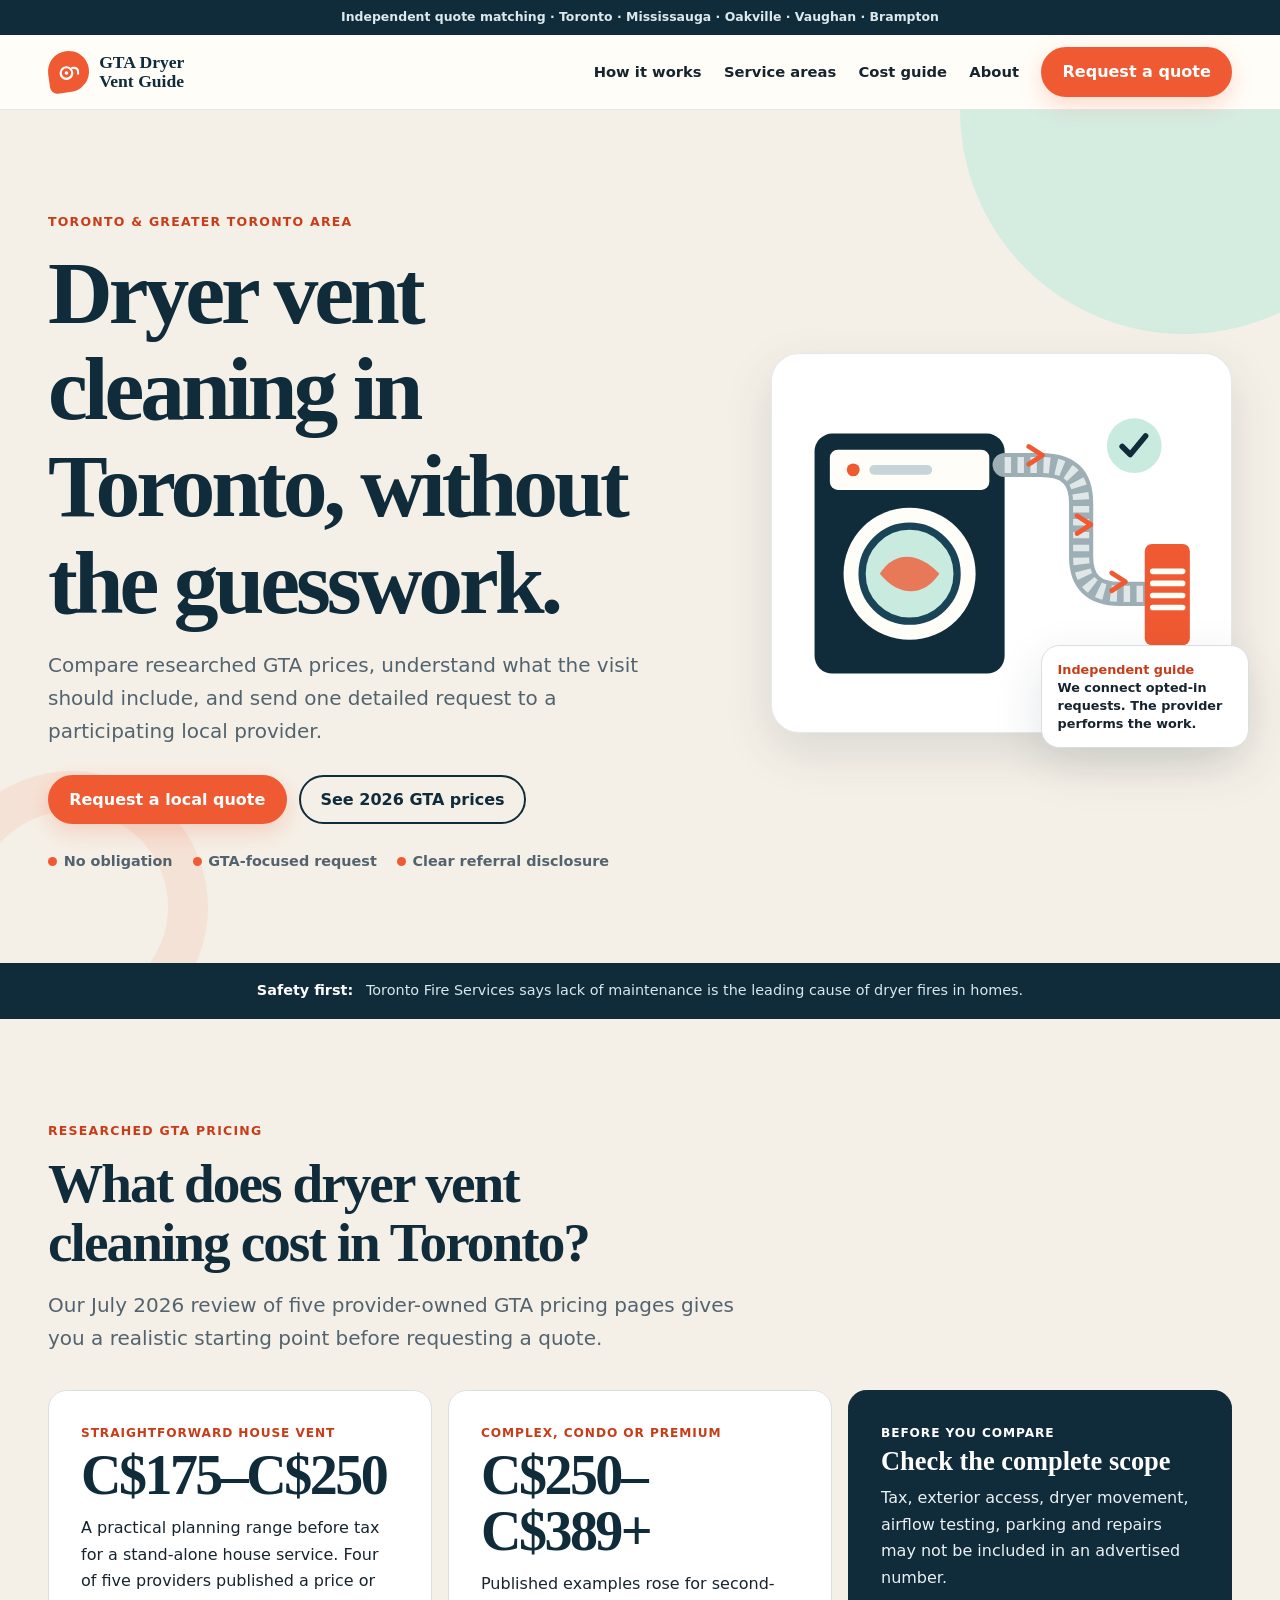
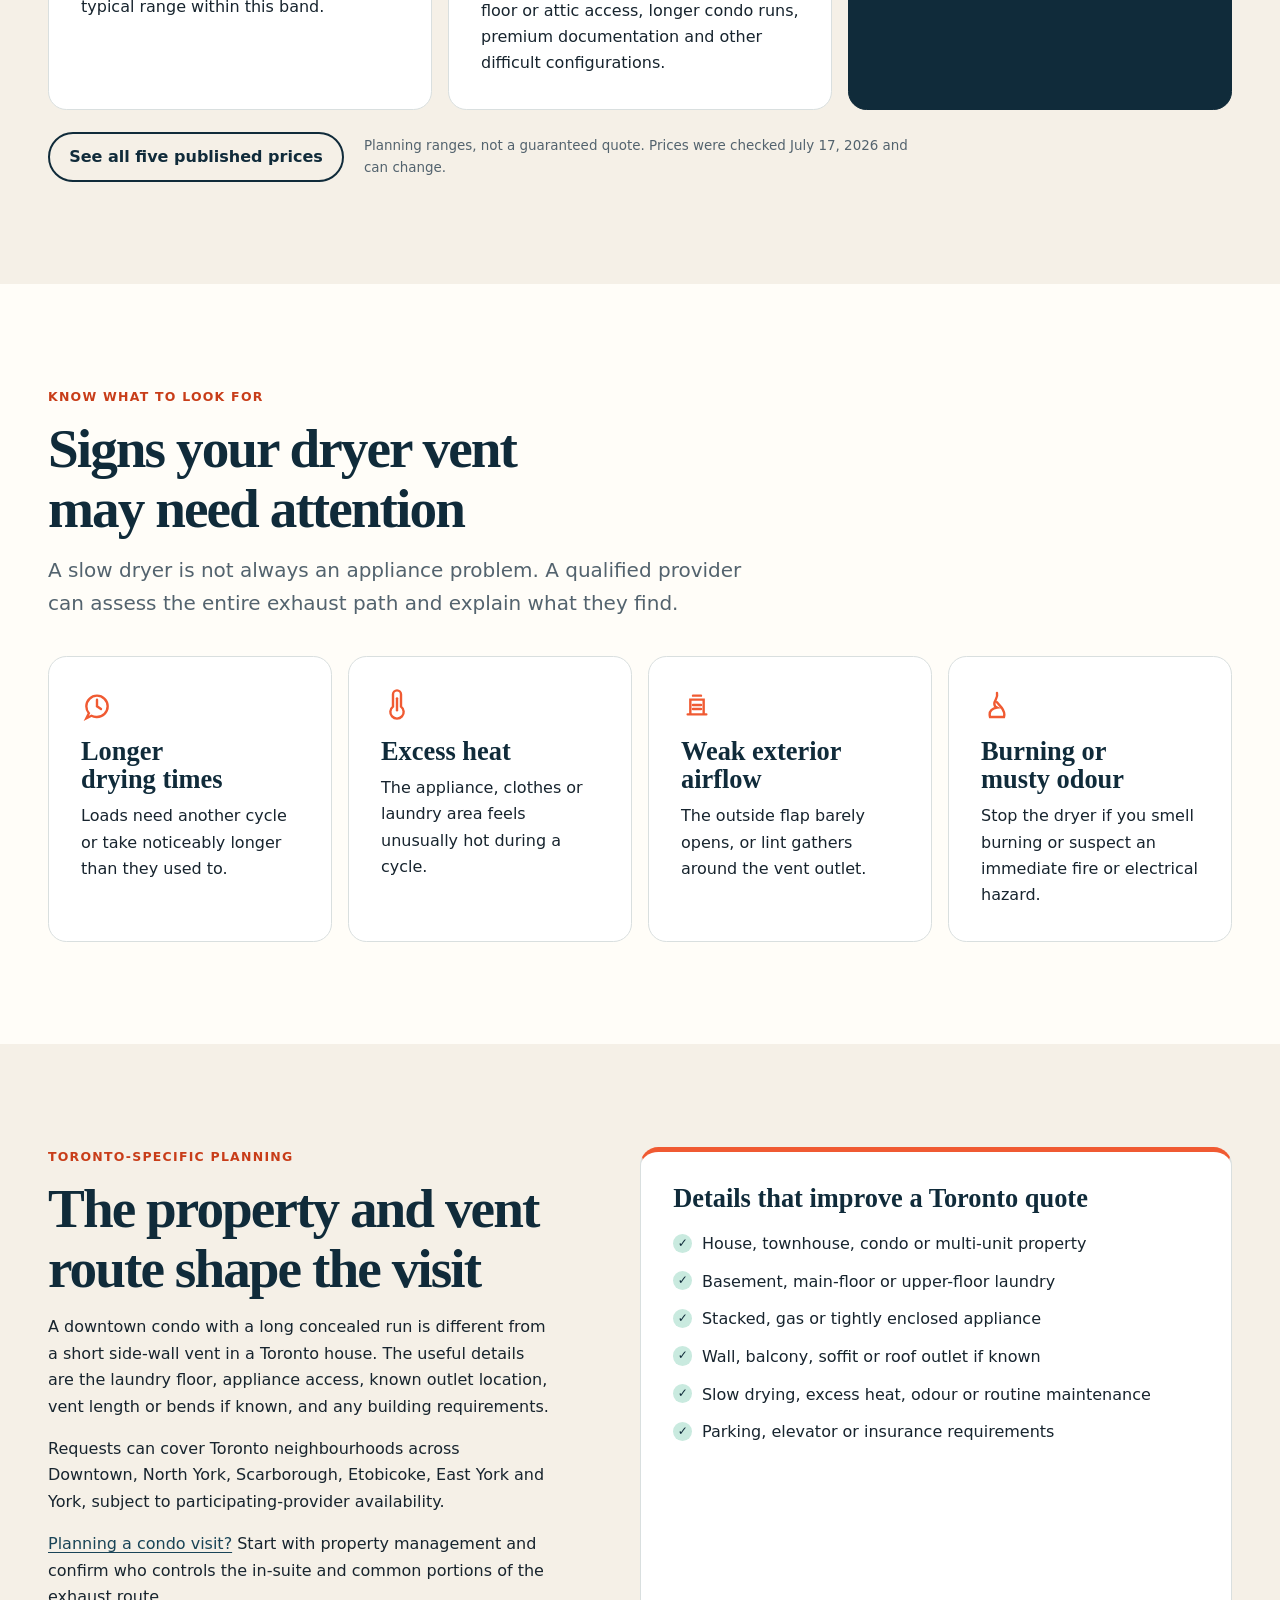
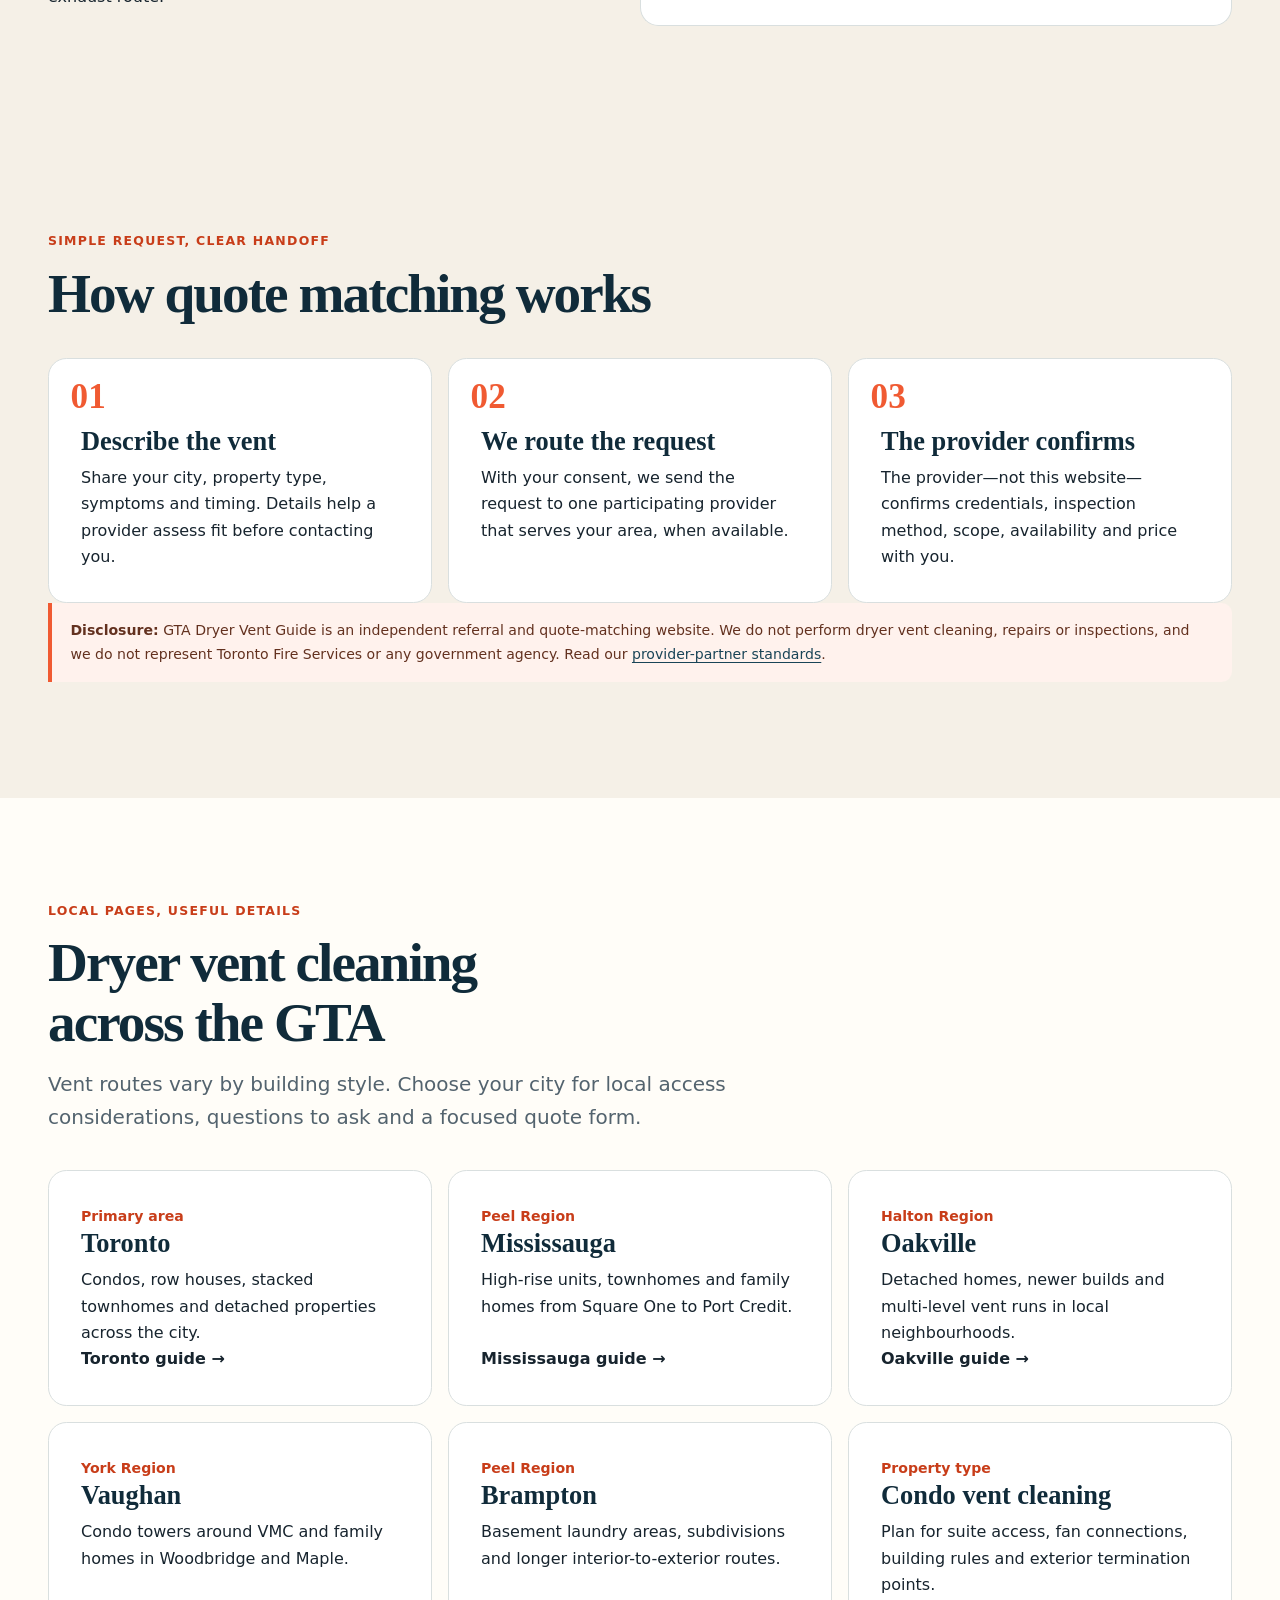
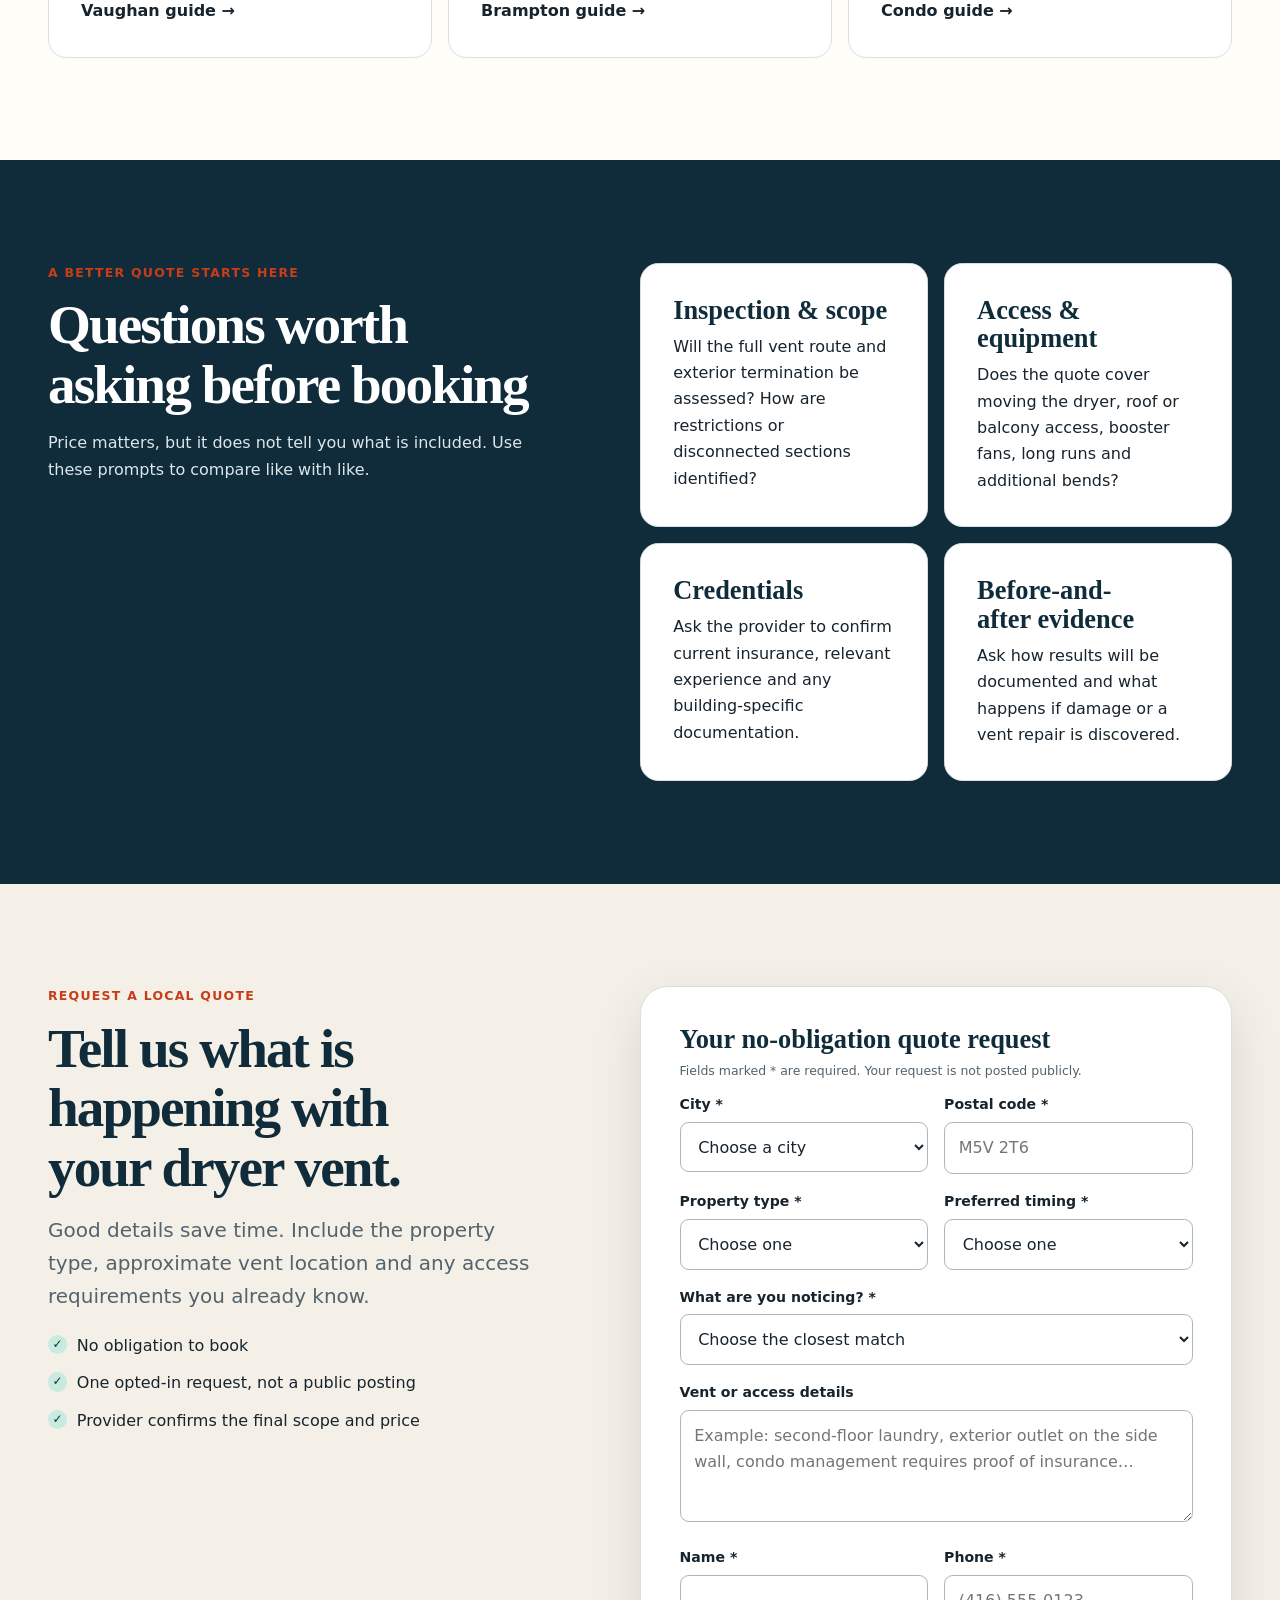
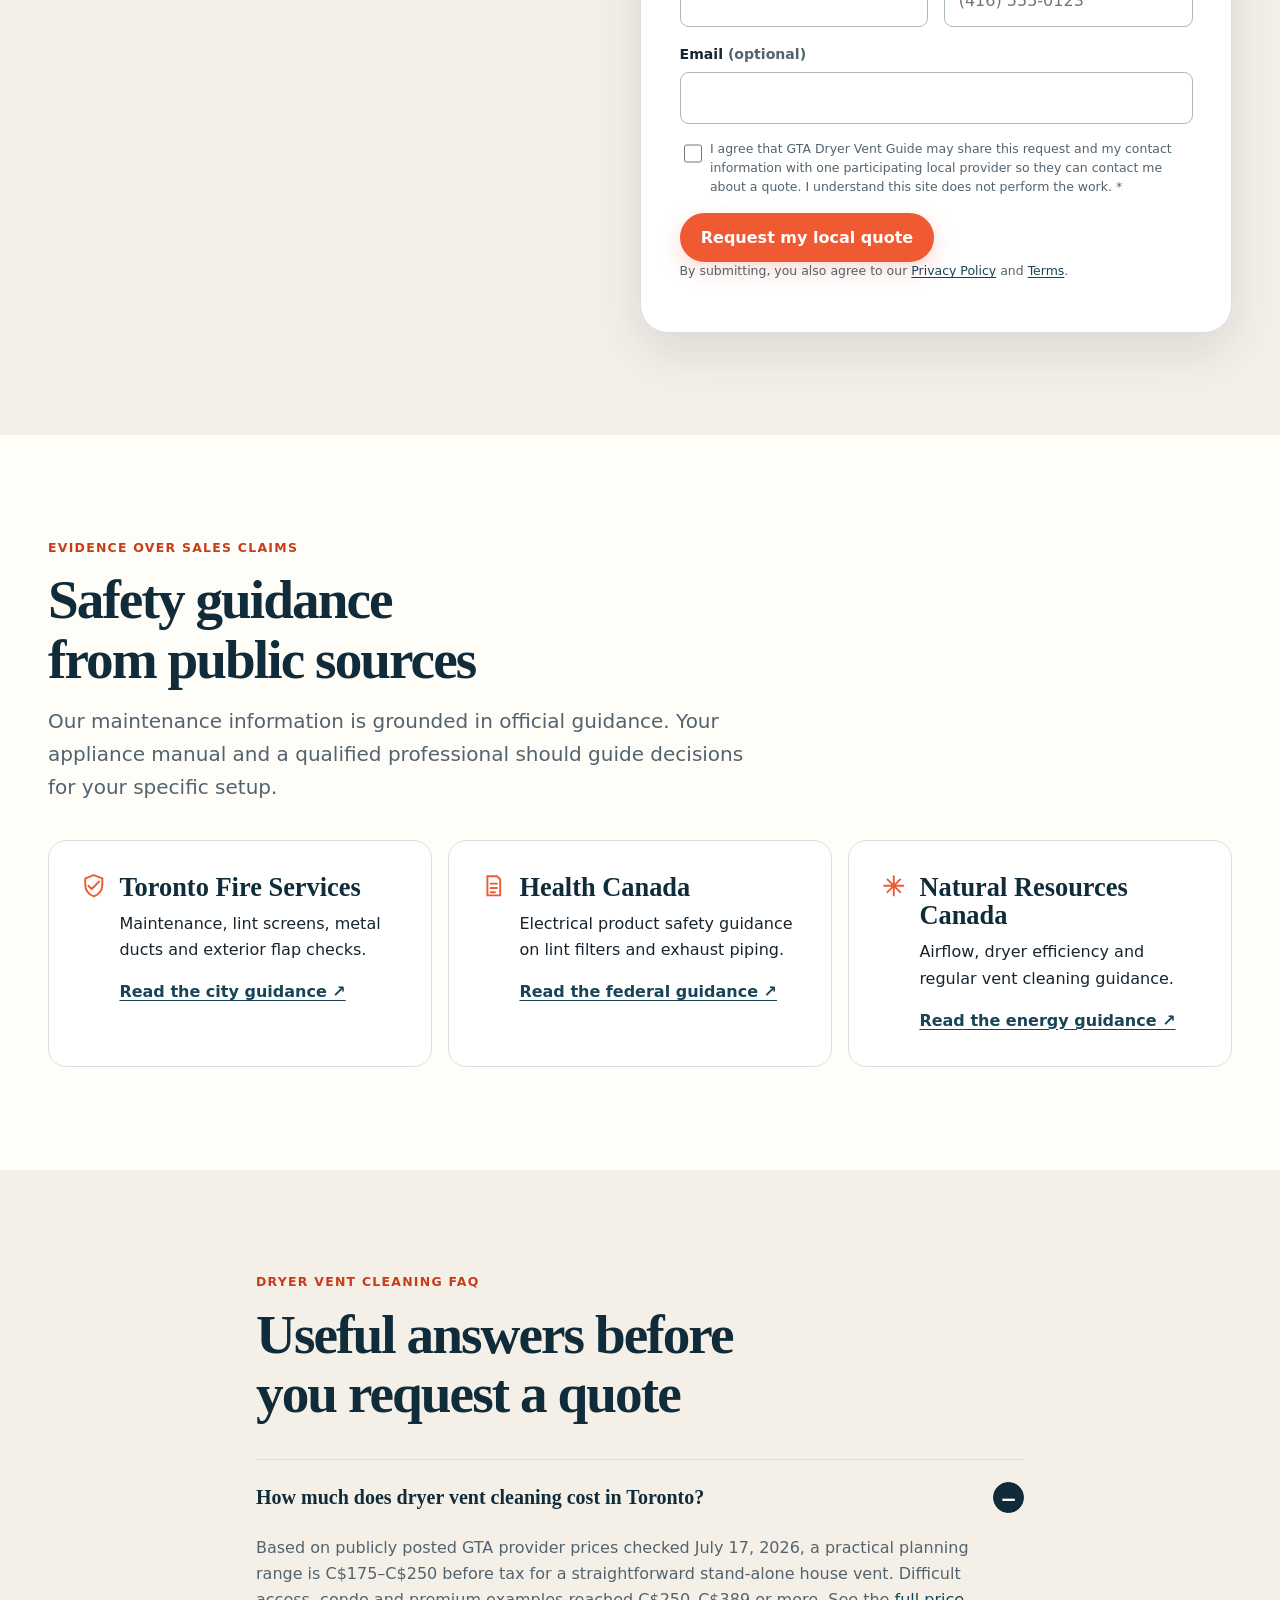
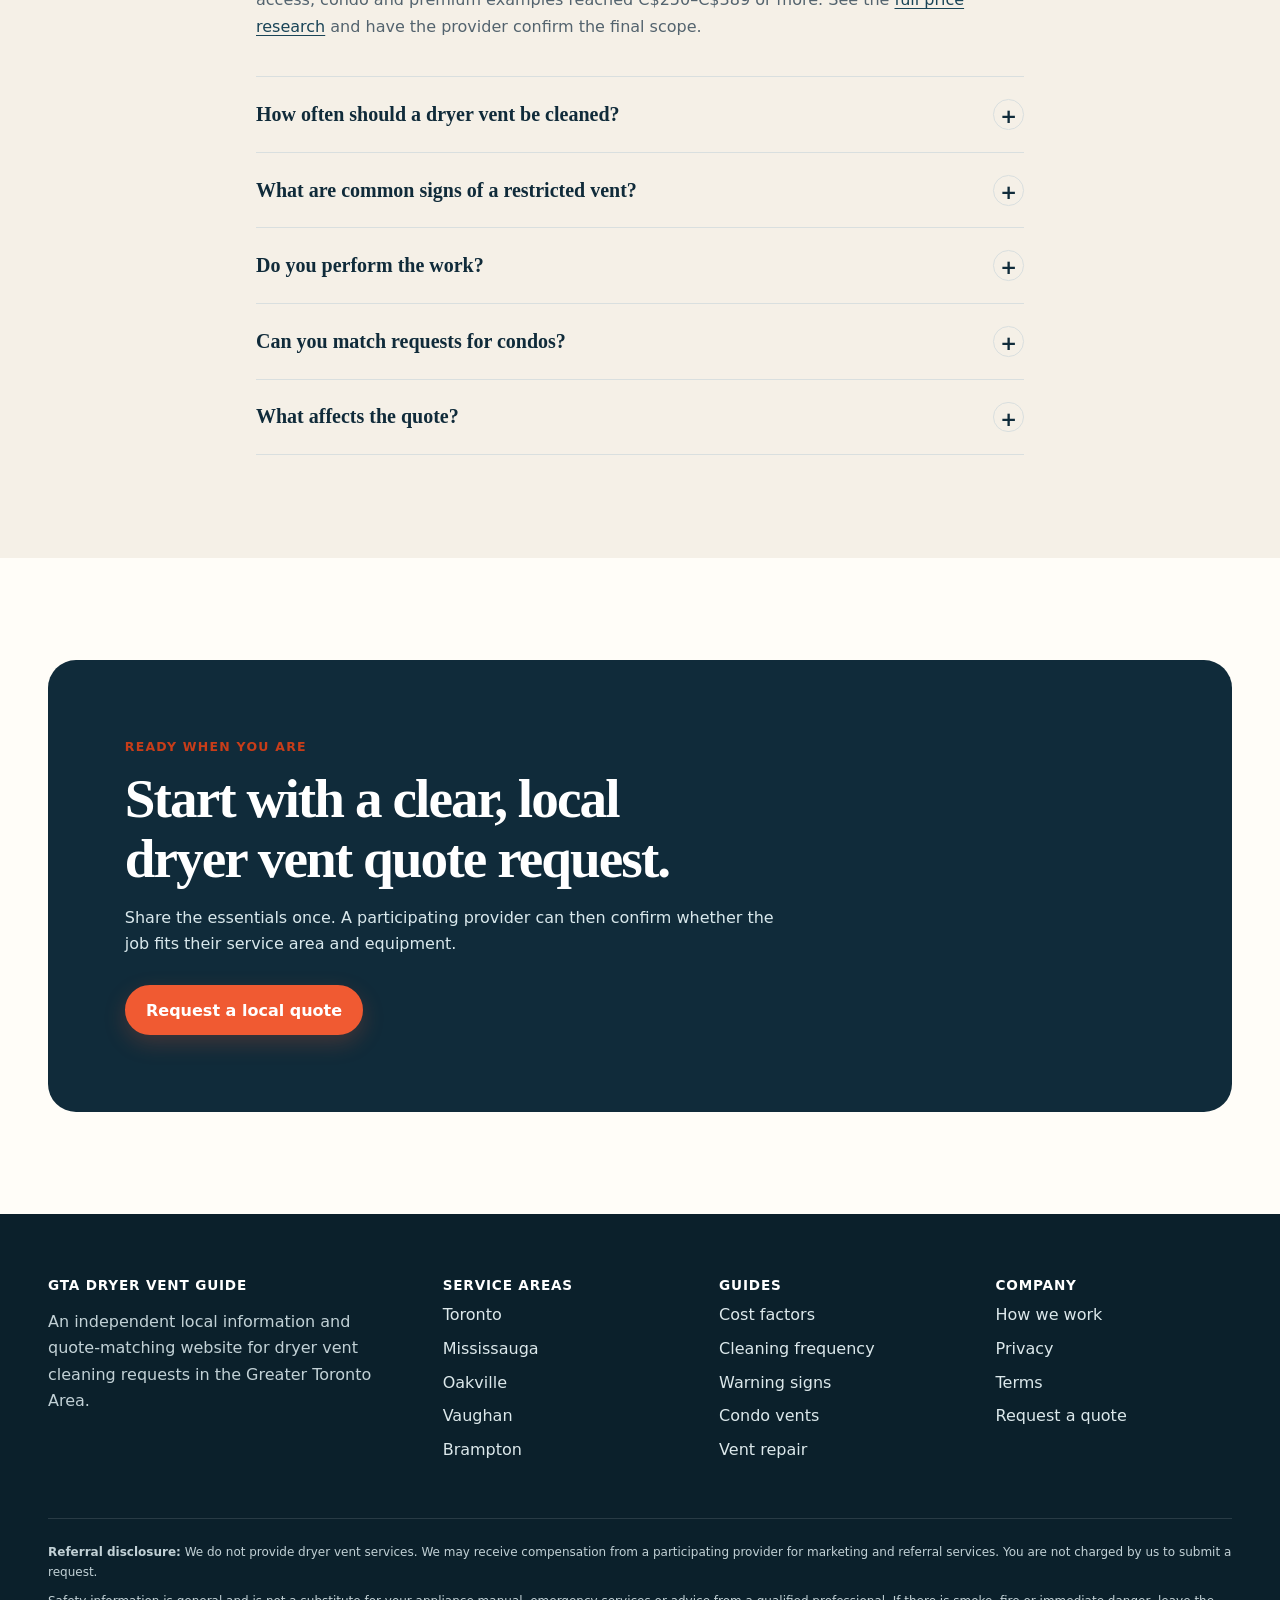
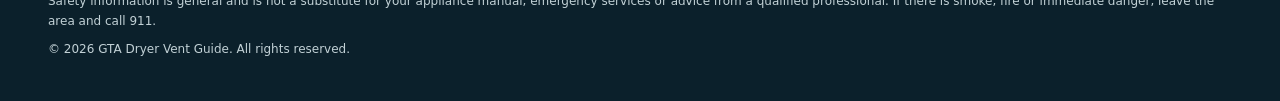
==== commit 02e88d86: "Make the site SEO and conversion ready" ====
--- a/index.html
+++ b/index.html
@@ -12,7 +12,13 @@
   <meta property="og:description" content="A clearer way to request a local dryer vent cleaning quote in the GTA.">
   <meta property="og:url" content="https://gtadryerventguide.ca/">
   <meta property="og:locale" content="en_CA">
-  <meta name="twitter:card" content="summary">
+  <meta property="og:site_name" content="GTA Dryer Vent Guide">
+  <meta property="og:image" content="https://gtadryerventguide.ca/og-social.png">
+  <meta property="og:image:width" content="1731">
+  <meta property="og:image:height" content="909">
+  <meta property="og:image:alt" content="GTA Dryer Vent Guide — Toronto and GTA pricing and local quote guide">
+  <meta name="twitter:card" content="summary_large_image">
+  <meta name="twitter:image" content="https://gtadryerventguide.ca/og-social.png">
   <meta name="theme-color" content="#102b3a">
   <link rel="icon" href="/favicon.svg" type="image/svg+xml">
   <link rel="manifest" href="/site.webmanifest">
@@ -50,6 +56,14 @@
         "@type": "FAQPage",
         "@id": "https://gtadryerventguide.ca/#faq",
         "mainEntity": [
+          {
+            "@type": "Question",
+            "name": "How much does dryer vent cleaning cost in Toronto?",
+            "acceptedAnswer": {
+              "@type": "Answer",
+              "text": "Based on publicly posted GTA provider prices checked July 17, 2026, a practical planning range is C$175 to C$250 before tax for a straightforward stand-alone house vent. Difficult access, condo and premium examples reached C$250 to C$389 or more. The provider must confirm the final scope and price."
+            }
+          },
           {
             "@type": "Question",
             "name": "How often should a dryer vent be cleaned?",
@@ -118,11 +132,11 @@
       <div class="container hero-grid">
         <div class="hero-copy">
           <p class="eyebrow">Toronto &amp; Greater Toronto Area</p>
-          <h1>Dryer vent cleaning, without the guesswork.</h1>
-          <p class="lead">Tell us about your home, condo or multi-unit property. We’ll route your request to a participating local provider who can confirm the job, availability and quote.</p>
+          <h1>Dryer vent cleaning in Toronto, without the guesswork.</h1>
+          <p class="lead">Compare researched GTA prices, understand what the visit should include, and send one detailed request to a participating local provider.</p>
           <div class="hero-actions">
             <a class="button" href="#quote">Request a local quote</a>
-            <a class="button button-secondary" href="#warning-signs">Check the warning signs</a>
+            <a class="button button-secondary" href="#pricing">See 2026 GTA prices</a>
           </div>
           <ul class="trust-row" aria-label="Benefits">
             <li>No obligation</li>
@@ -160,6 +174,34 @@
       <div class="container"><strong>Safety first:</strong> Toronto Fire Services says lack of maintenance is the leading cause of dryer fires in homes.</div>
     </div>
 
+    <section class="section section-alt" id="pricing">
+      <div class="container">
+        <div class="section-heading">
+          <p class="eyebrow">Researched GTA pricing</p>
+          <h2>What does dryer vent cleaning cost in Toronto?</h2>
+          <p class="lead">Our July 2026 review of five provider-owned GTA pricing pages gives you a realistic starting point before requesting a quote.</p>
+        </div>
+        <div class="grid-3 price-grid">
+          <article class="card price-card">
+            <p class="price-label">Straightforward house vent</p>
+            <p class="price-value">C$175–C$250</p>
+            <p>A practical planning range before tax for a stand-alone house service. Four of five providers published a price or typical range within this band.</p>
+          </article>
+          <article class="card price-card">
+            <p class="price-label">Complex, condo or premium</p>
+            <p class="price-value">C$250–C$389+</p>
+            <p>Published examples rose for second-floor or attic access, longer condo runs, premium documentation and other difficult configurations.</p>
+          </article>
+          <article class="card price-card price-card-accent">
+            <p class="price-label">Before you compare</p>
+            <h3>Check the complete scope</h3>
+            <p>Tax, exterior access, dryer movement, airflow testing, parking and repairs may not be included in an advertised number.</p>
+          </article>
+        </div>
+        <div class="section-actions"><a class="button button-secondary" href="/guides/dryer-vent-cleaning-cost-toronto.html">See all five published prices</a><p class="source-note">Planning ranges, not a guaranteed quote. Prices were checked July 17, 2026 and can change.</p></div>
+      </div>
+    </section>
+
     <section class="section" id="warning-signs">
       <div class="container">
         <div class="section-heading">
@@ -192,6 +234,22 @@
       </div>
     </section>
 
+    <section class="section section-alt" id="toronto-local">
+      <div class="container split">
+        <div>
+          <p class="eyebrow">Toronto-specific planning</p>
+          <h2>The property and vent route shape the visit</h2>
+          <p>A downtown condo with a long concealed run is different from a short side-wall vent in a Toronto house. The useful details are the laundry floor, appliance access, known outlet location, vent length or bends if known, and any building requirements.</p>
+          <p>Requests can cover Toronto neighbourhoods across Downtown, North York, Scarborough, Etobicoke, East York and York, subject to participating-provider availability.</p>
+          <p><a href="/services/condo-dryer-vent-cleaning.html">Planning a condo visit?</a> Start with property management and confirm who controls the in-suite and common portions of the exhaust route.</p>
+        </div>
+        <div class="card local-checklist">
+          <h3>Details that improve a Toronto quote</h3>
+          <ul class="check-list"><li>House, townhouse, condo or multi-unit property</li><li>Basement, main-floor or upper-floor laundry</li><li>Stacked, gas or tightly enclosed appliance</li><li>Wall, balcony, soffit or roof outlet if known</li><li>Slow drying, excess heat, odour or routine maintenance</li><li>Parking, elevator or insurance requirements</li></ul>
+        </div>
+      </div>
+    </section>
+
     <section class="section section-alt" id="how-it-works">
       <div class="container">
         <div class="section-heading">
@@ -215,7 +273,7 @@
             <p>The provider—not this website—confirms credentials, inspection method, scope, availability and price with you.</p>
           </article>
         </div>
-        <p class="disclosure"><strong>Disclosure:</strong> GTA Dryer Vent Guide is an independent referral and quote-matching website. We do not perform dryer vent cleaning, repairs or inspections, and we do not represent Toronto Fire Services or any government agency.</p>
+        <p class="disclosure"><strong>Disclosure:</strong> GTA Dryer Vent Guide is an independent referral and quote-matching website. We do not perform dryer vent cleaning, repairs or inspections, and we do not represent Toronto Fire Services or any government agency. Read our <a href="/about.html#partner-standards">provider-partner standards</a>.</p>
       </div>
     </section>
 
@@ -227,7 +285,7 @@
           <p class="lead">Vent routes vary by building style. Choose your city for local access considerations, questions to ask and a focused quote form.</p>
         </div>
         <div class="grid-3">
-          <a class="card city-card" href="/">
+          <a class="card city-card" href="/#toronto-local">
             <div><span>Primary area</span><h3>Toronto</h3><p>Condos, row houses, stacked townhomes and detached properties across the city.</p></div>
             <strong>Toronto guide →</strong>
           </a>
@@ -286,8 +344,8 @@
         <form class="quote-form" name="dryer-vent-quote" method="POST" action="/thank-you.html" data-netlify="true" netlify-honeypot="bot-field" data-quote-form>
           <input type="hidden" name="form-name" value="dryer-vent-quote">
           <p hidden><label>Do not fill this out: <input name="bot-field"></label></p>
-          <h3>Your quote request</h3>
-          <p class="form-note">Fields marked * are required.</p>
+          <h3>Your no-obligation quote request</h3>
+          <p class="form-note">Fields marked * are required. Your request is not posted publicly.</p>
           <div class="form-grid">
             <div>
               <label for="city">City *</label>
@@ -328,18 +386,18 @@
             </div>
             <div>
               <label for="phone">Phone *</label>
-              <input id="phone" name="phone" type="tel" autocomplete="tel" inputmode="tel" required>
+              <input id="phone" name="phone" type="tel" autocomplete="tel" inputmode="tel" placeholder="(416) 555-0123" pattern="[0-9+() .-]{10,}" title="Enter a valid phone number" required>
             </div>
             <div class="field-full">
-              <label for="email">Email *</label>
-              <input id="email" name="email" type="email" autocomplete="email" required>
+              <label for="email">Email <span class="optional-label">(optional)</span></label>
+              <input id="email" name="email" type="email" autocomplete="email">
             </div>
             <div class="field-full checkbox-row">
               <input id="consent" name="consent" type="checkbox" value="yes" required>
               <label for="consent">I agree that GTA Dryer Vent Guide may share this request and my contact information with one participating local provider so they can contact me about a quote. I understand this site does not perform the work. *</label>
             </div>
             <div class="field-full">
-              <button class="button" type="submit">Send my quote request</button>
+              <button class="button" type="submit">Request my local quote</button>
               <p class="microcopy">By submitting, you also agree to our <a href="/privacy.html">Privacy Policy</a> and <a href="/terms.html">Terms</a>.</p>
               <p class="form-status" tabindex="-1" role="status" data-form-status></p>
             </div>
@@ -380,8 +438,12 @@
         </div>
         <div class="faq-list">
           <div class="faq-item">
-            <button class="faq-question" type="button" aria-expanded="true" aria-controls="faq-1" data-faq-button>How often should a dryer vent be cleaned?</button>
-            <div class="faq-answer" id="faq-1"><p>Natural Resources Canada advises inspecting and cleaning the exhaust duct and outside vent at least once a year. Usage, vent length, bends, pets and building rules can justify a different schedule. Follow the appliance manual and the assessment of a qualified provider.</p></div>
+            <button class="faq-question" type="button" aria-expanded="true" aria-controls="faq-price" data-faq-button>How much does dryer vent cleaning cost in Toronto?</button>
+            <div class="faq-answer" id="faq-price"><p>Based on publicly posted GTA provider prices checked July 17, 2026, a practical planning range is C$175–C$250 before tax for a straightforward stand-alone house vent. Difficult access, condo and premium examples reached C$250–C$389 or more. See the <a href="/guides/dryer-vent-cleaning-cost-toronto.html">full price research</a> and have the provider confirm the final scope.</p></div>
+          </div>
+          <div class="faq-item">
+            <button class="faq-question" type="button" aria-expanded="false" aria-controls="faq-1" data-faq-button>How often should a dryer vent be cleaned?</button>
+            <div class="faq-answer" id="faq-1" hidden><p>Natural Resources Canada advises inspecting and cleaning the exhaust duct and outside vent at least once a year. Usage, vent length, bends, pets and building rules can justify a different schedule. Follow the appliance manual and the assessment of a qualified provider.</p></div>
           </div>
           <div class="faq-item">
             <button class="faq-question" type="button" aria-expanded="false" aria-controls="faq-2" data-faq-button>What are common signs of a restricted vent?</button>
--- a/styles.css
+++ b/styles.css
@@ -428,6 +428,33 @@
   color: var(--white);
 }
 
+.cost-strip {
+  padding: 2rem 0;
+  border-block: 1px solid var(--line);
+  background: #edf7f4;
+}
+
+.cost-strip-inner {
+  display: flex;
+  align-items: center;
+  justify-content: space-between;
+  gap: 2rem;
+}
+
+.cost-strip h2 {
+  margin-bottom: 0.45rem;
+  font-size: clamp(1.65rem, 3vw, 2.35rem);
+}
+
+.cost-strip p:last-child {
+  max-width: 48rem;
+  margin-bottom: 0;
+}
+
+.cost-strip .button {
+  flex: 0 0 auto;
+}
+
 .section {
   padding: clamp(4.5rem, 8vw, 7rem) 0;
 }
@@ -446,9 +473,30 @@
   color: var(--white);
 }
 
+.section-dark .card {
+  color: var(--ink);
+}
+
+.section-dark .card h3 {
+  color: var(--navy);
+}
+
 .section-heading {
   max-width: 48rem;
   margin-bottom: 2.2rem;
+}
+
+.section-actions {
+  display: flex;
+  align-items: center;
+  flex-wrap: wrap;
+  gap: 1rem 1.25rem;
+  margin-top: 1.4rem;
+}
+
+.section-actions p {
+  max-width: 35rem;
+  margin: 0;
 }
 
 .grid-2,
@@ -481,6 +529,50 @@
 .card p:last-child,
 .card ul:last-child {
   margin-bottom: 0;
+}
+
+.price-grid {
+  align-items: stretch;
+}
+
+.price-card {
+  display: flex;
+  flex-direction: column;
+}
+
+.price-label {
+  margin-bottom: 0.25rem;
+  color: var(--orange-dark);
+  font-size: 0.76rem;
+  font-weight: 850;
+  letter-spacing: 0.075em;
+  text-transform: uppercase;
+}
+
+.price-value {
+  margin-bottom: 0.75rem;
+  color: var(--navy);
+  font-family: Georgia, "Times New Roman", serif;
+  font-size: clamp(2.25rem, 5vw, 3.5rem);
+  font-weight: 800;
+  line-height: 1;
+  letter-spacing: -0.045em;
+}
+
+.price-card-accent {
+  color: #e9f1f3;
+  background: var(--navy);
+  border-color: var(--navy);
+}
+
+.price-card-accent h3,
+.price-card-accent .price-label {
+  color: var(--white);
+}
+
+.local-checklist {
+  align-self: start;
+  border-top: 0.35rem solid var(--orange);
 }
 
 .icon-card svg {
@@ -664,6 +756,11 @@
   color: var(--muted);
   font-size: 0.78rem;
   line-height: 1.5;
+}
+
+.optional-label {
+  color: var(--muted);
+  font-weight: 600;
 }
 
 .form-status {
@@ -953,6 +1050,43 @@
   text-transform: uppercase;
 }
 
+.article-meta {
+  display: flex;
+  flex-wrap: wrap;
+  gap: 0.2rem 0.8rem;
+  margin: 0.8rem 0 2rem;
+  color: var(--muted);
+  font-size: 0.88rem;
+}
+
+.article-meta span + span::before {
+  margin-right: 0.8rem;
+  content: "\2022";
+  color: #9aa5aa;
+}
+
+.article-meta a {
+  font-weight: 750;
+}
+
+.research-summary {
+  margin: 1.8rem 0;
+  padding: clamp(1.2rem, 3vw, 1.7rem);
+  border-left: 0.35rem solid var(--orange);
+  background: var(--cream);
+  border-radius: 0 var(--radius) var(--radius) 0;
+}
+
+.research-summary h2,
+.research-summary h3 {
+  margin-top: 0;
+}
+
+.source-note {
+  color: var(--muted);
+  font-size: 0.84rem;
+}
+
 .notice {
   margin: 1.5rem 0;
   padding: 1rem 1.1rem;
@@ -1063,6 +1197,17 @@
     flex-direction: column;
   }
 
+  .cost-strip-inner,
+  .section-actions {
+    align-items: stretch;
+    flex-direction: column;
+  }
+
+  .cost-strip .button,
+  .section-actions .button {
+    width: 100%;
+  }
+
   .hero-actions .button {
     width: 100%;
   }
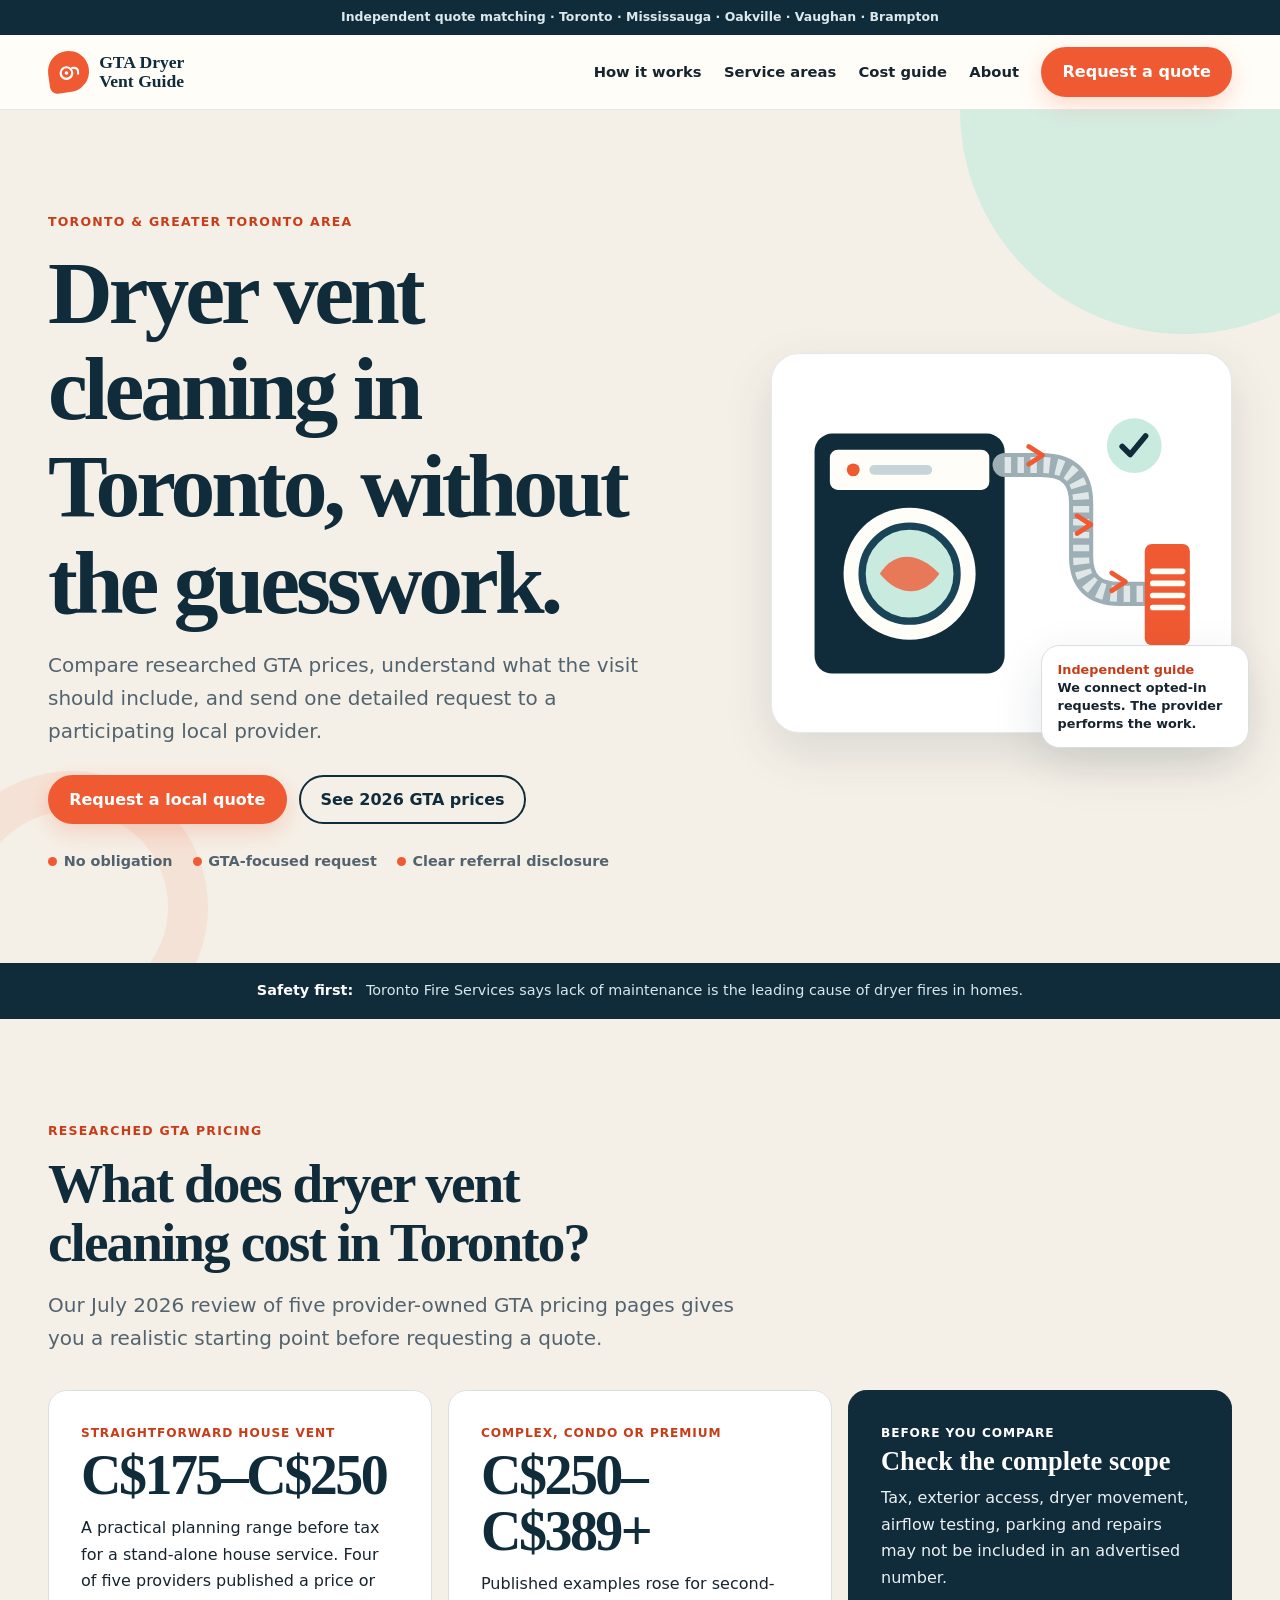
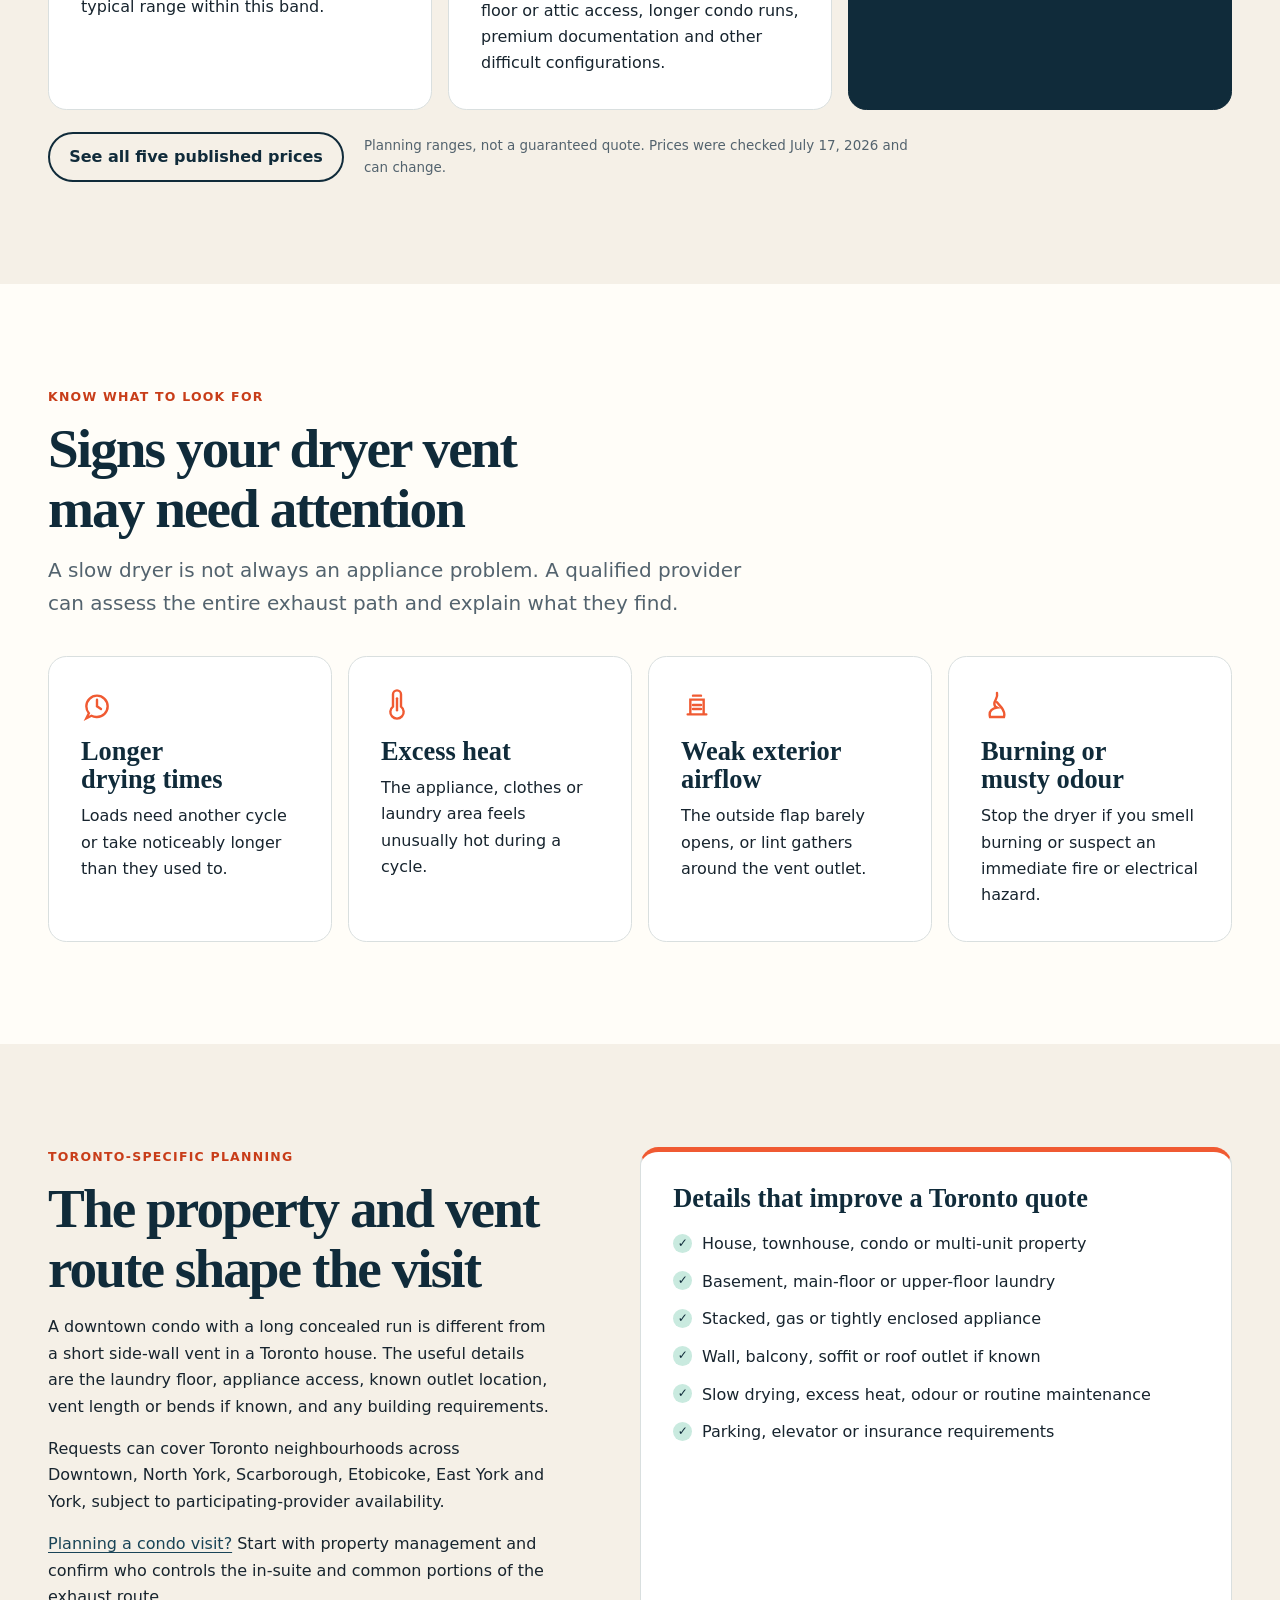
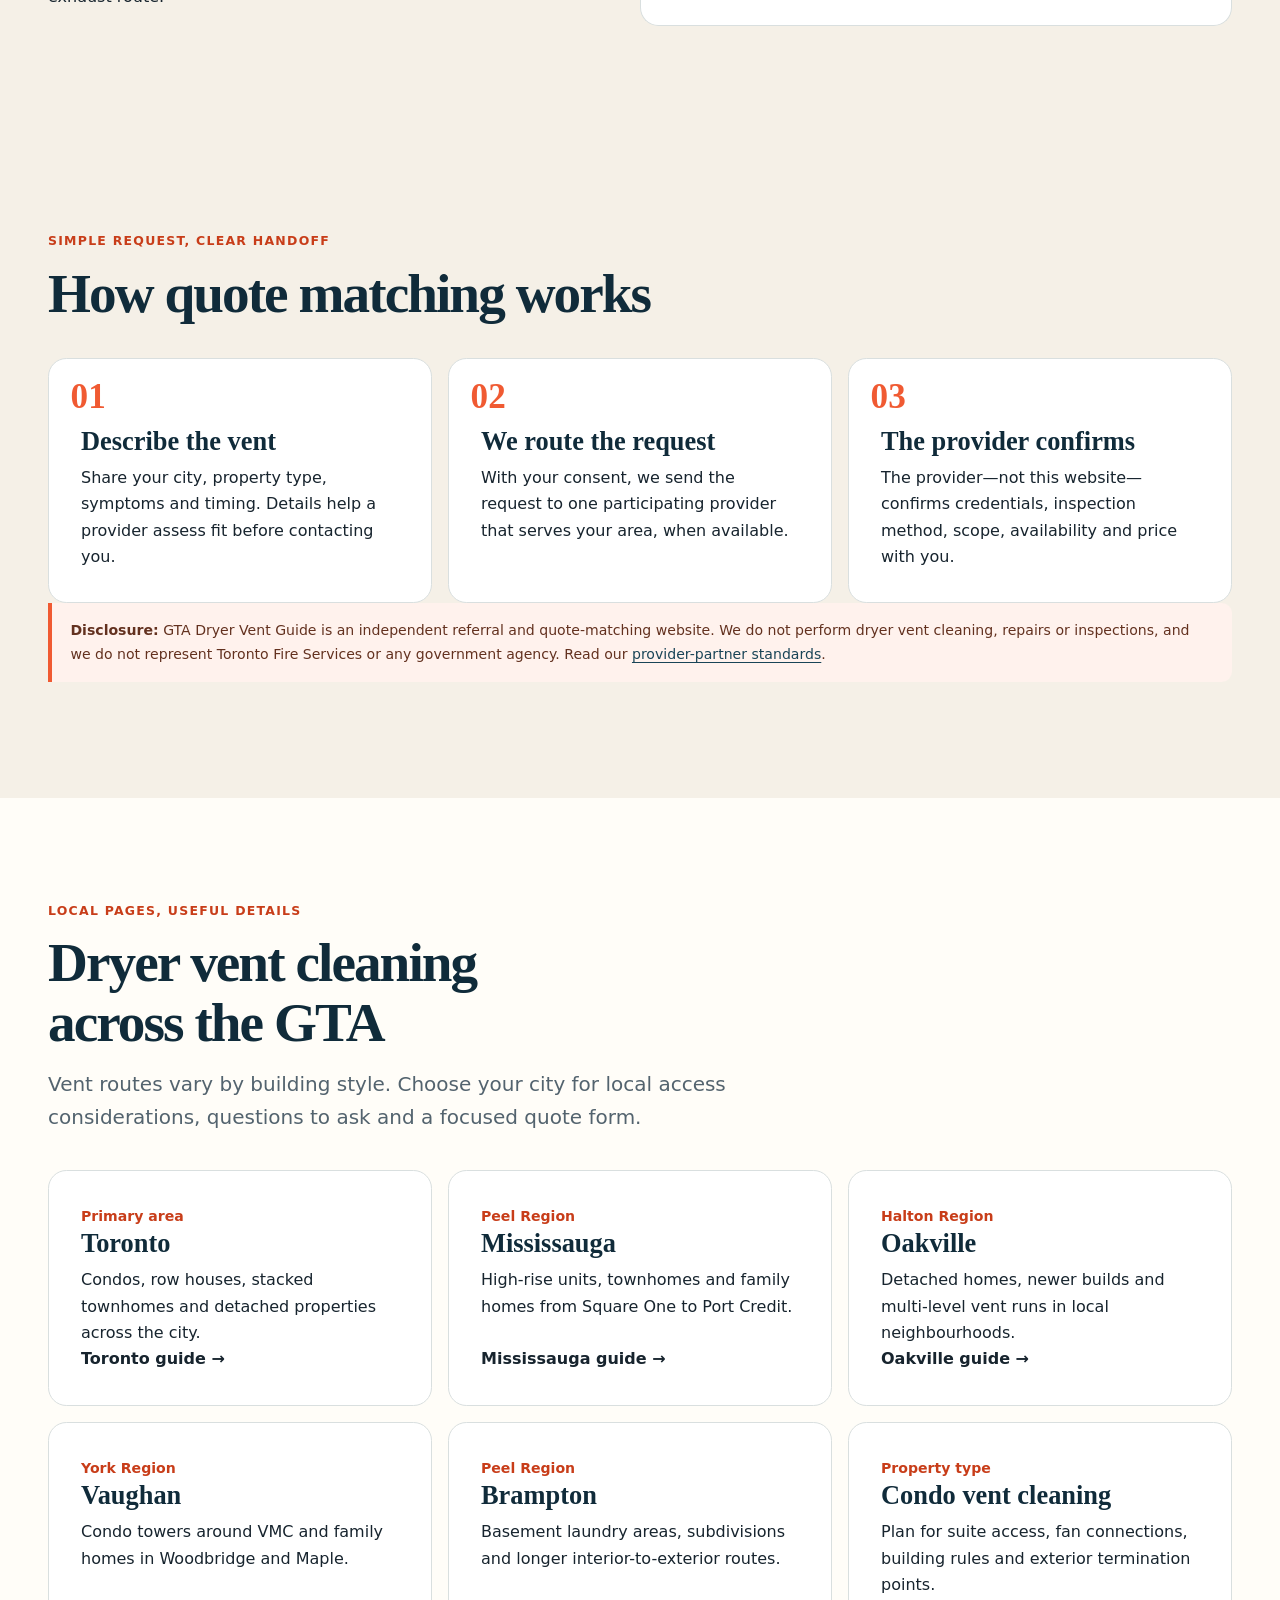
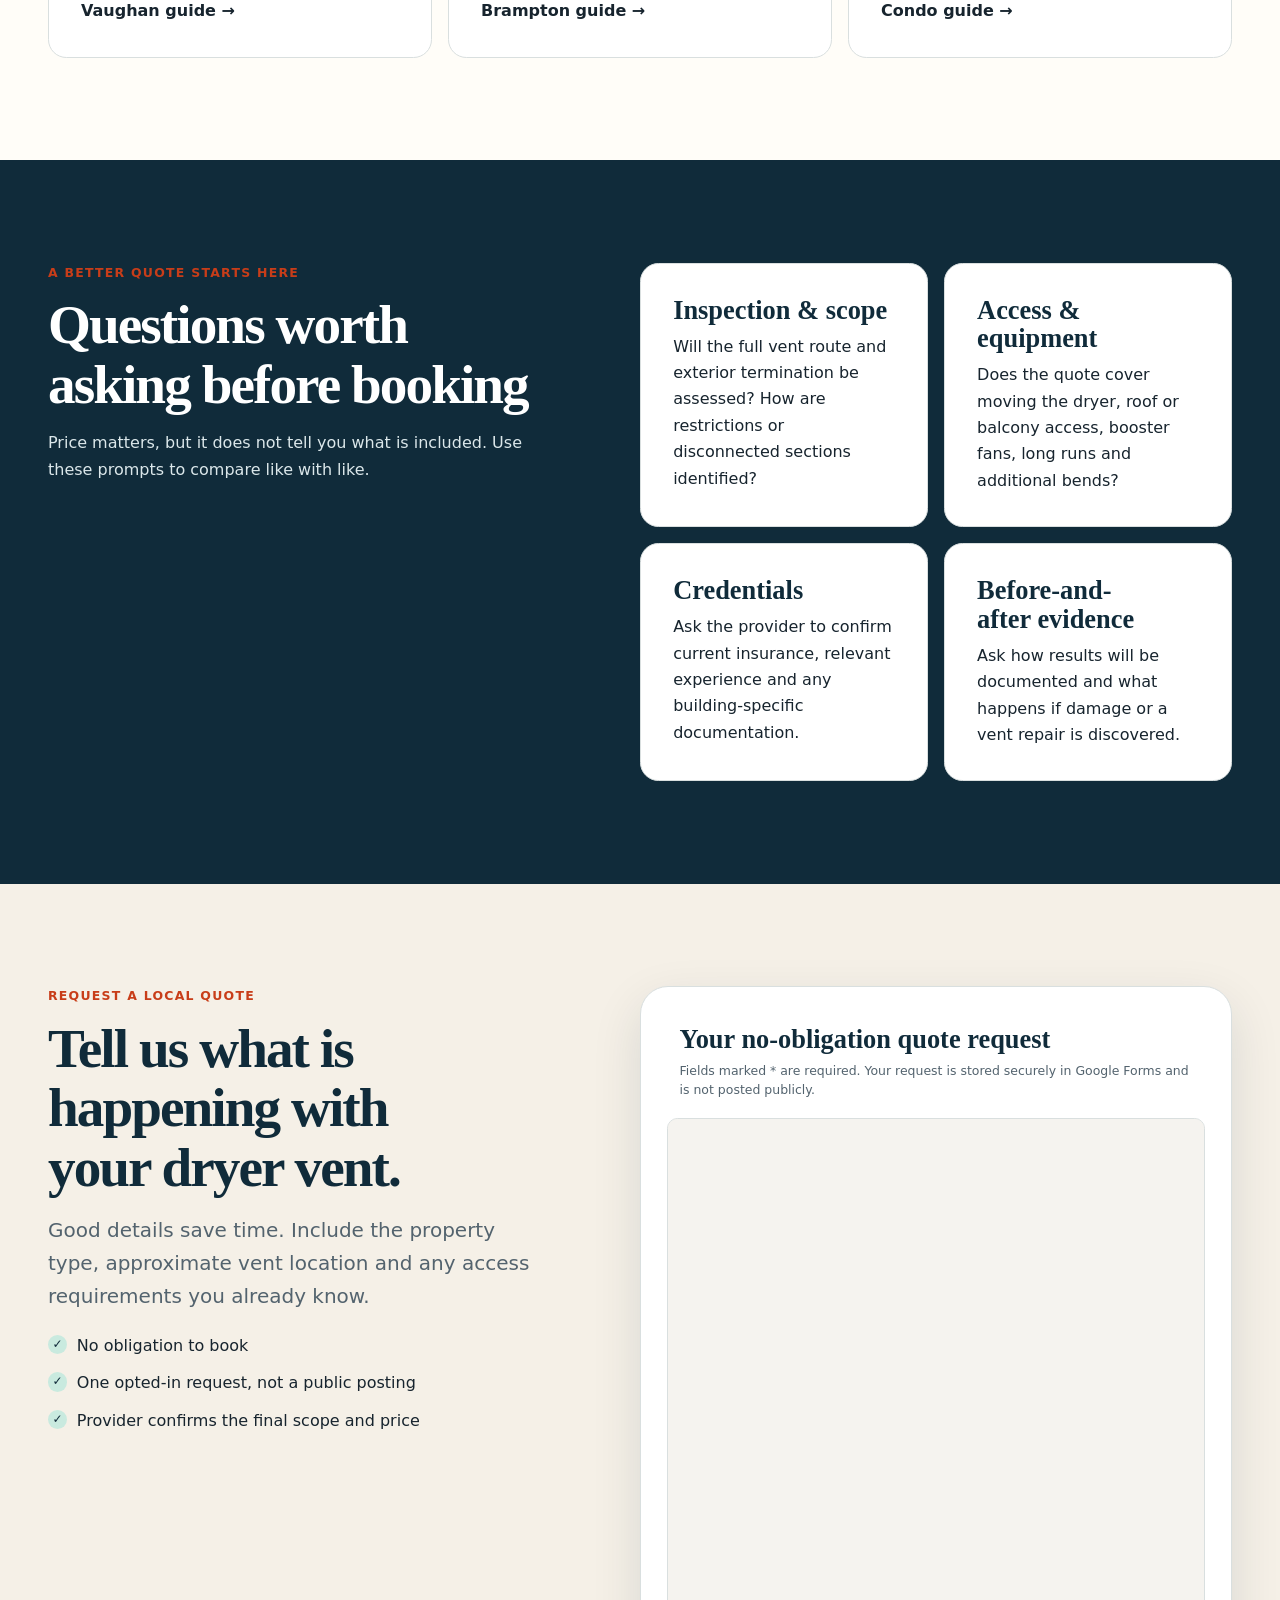
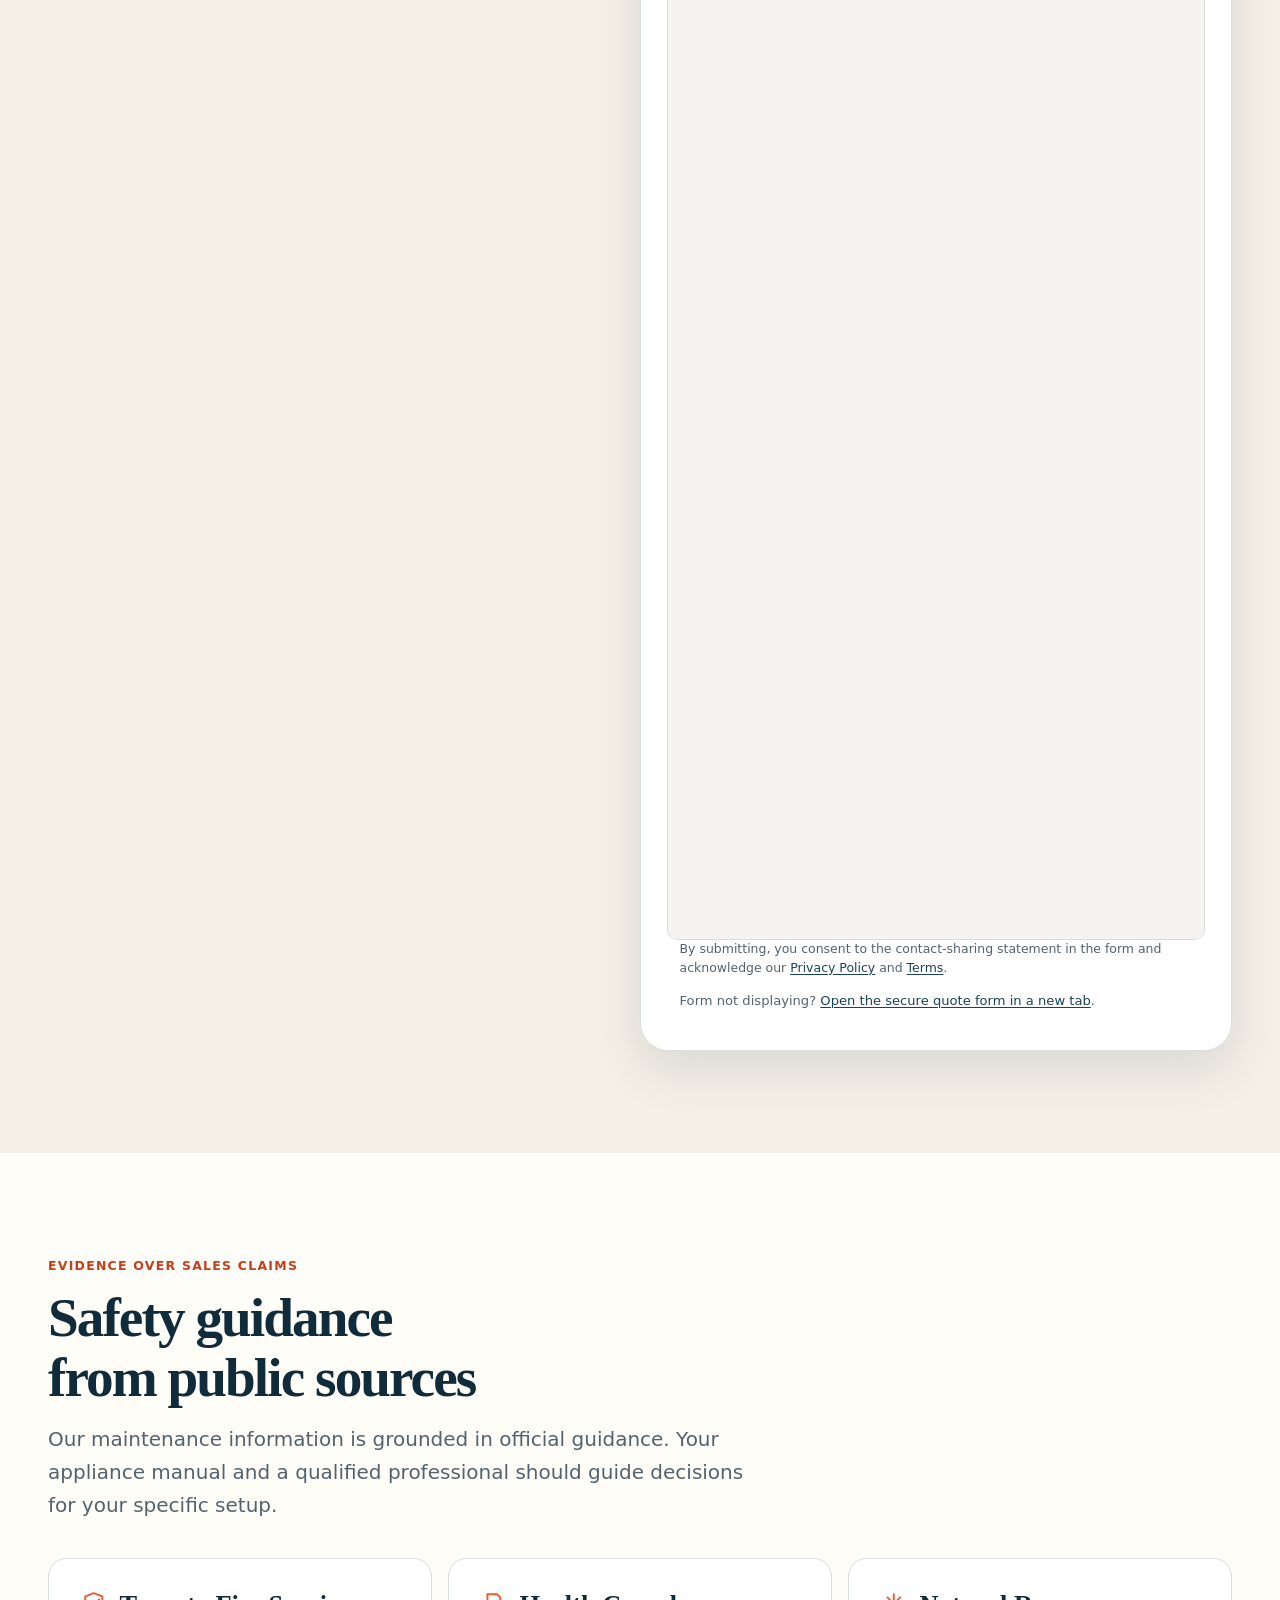
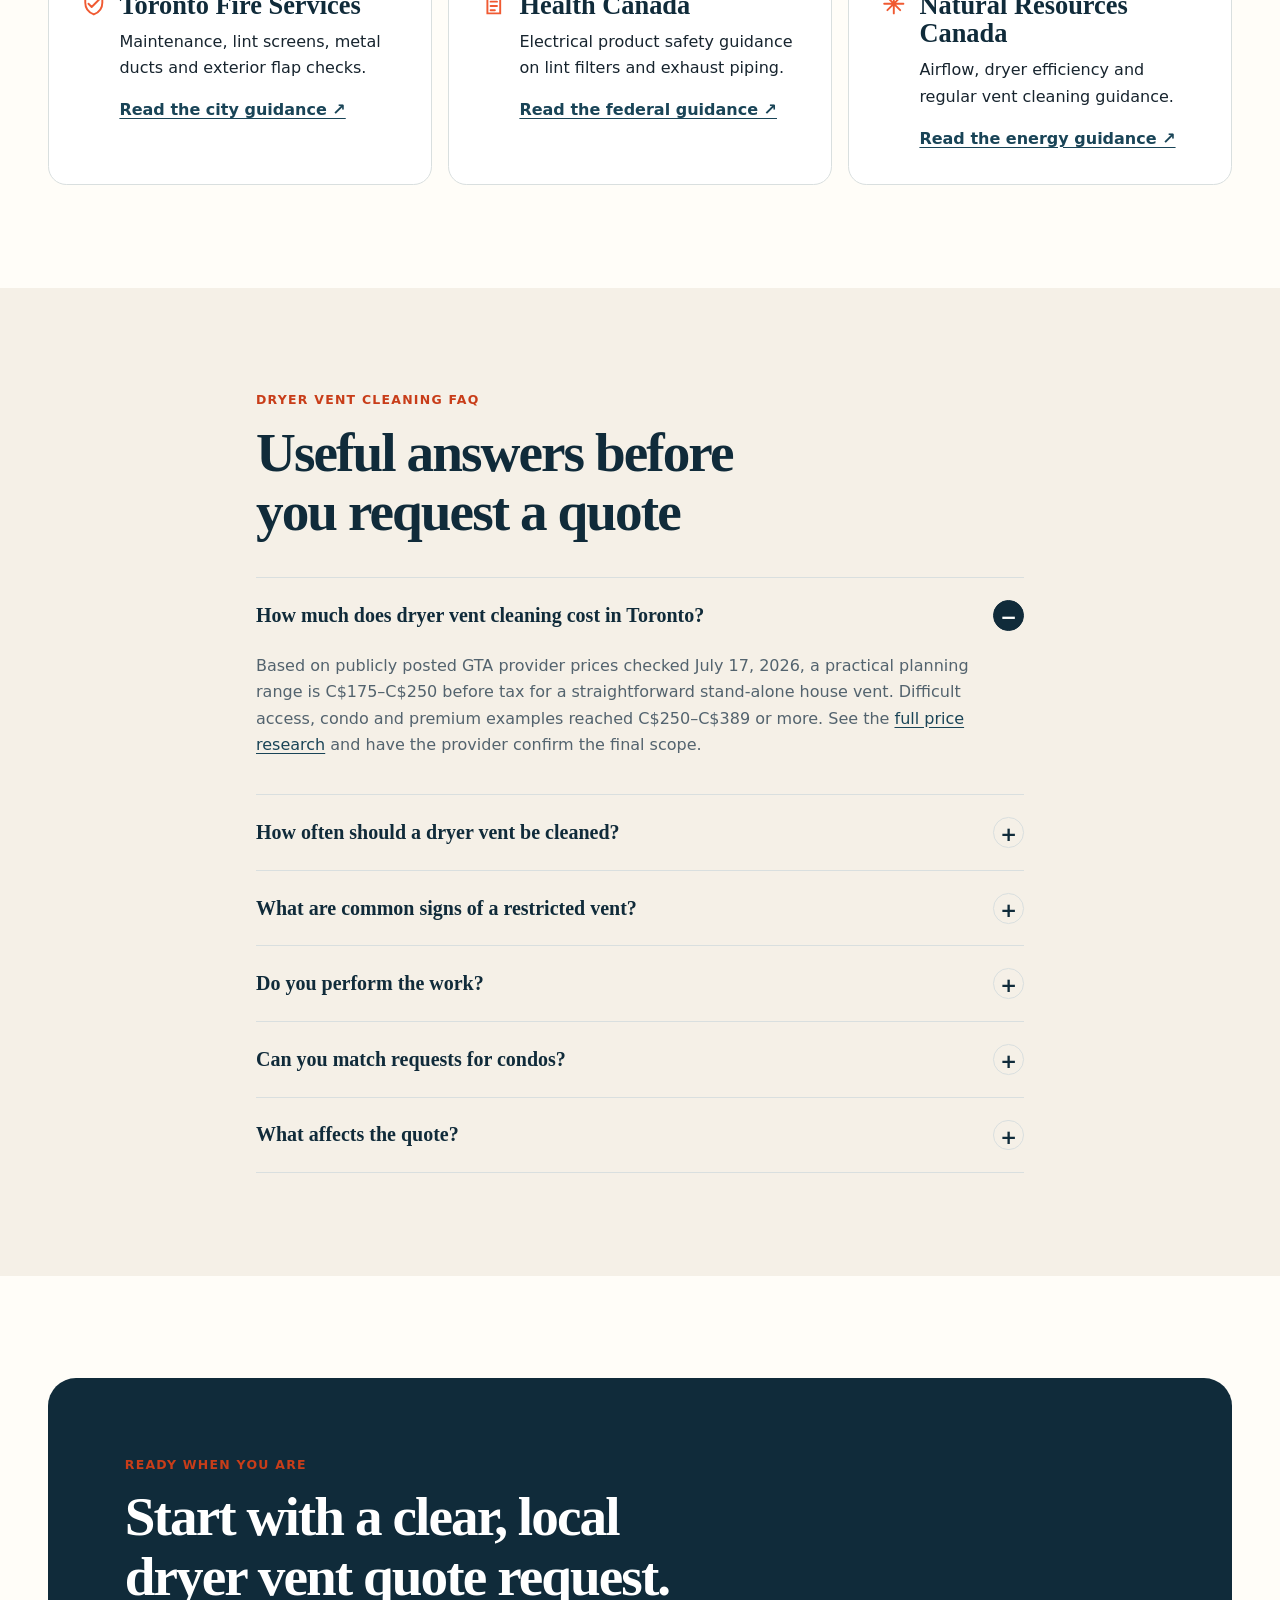
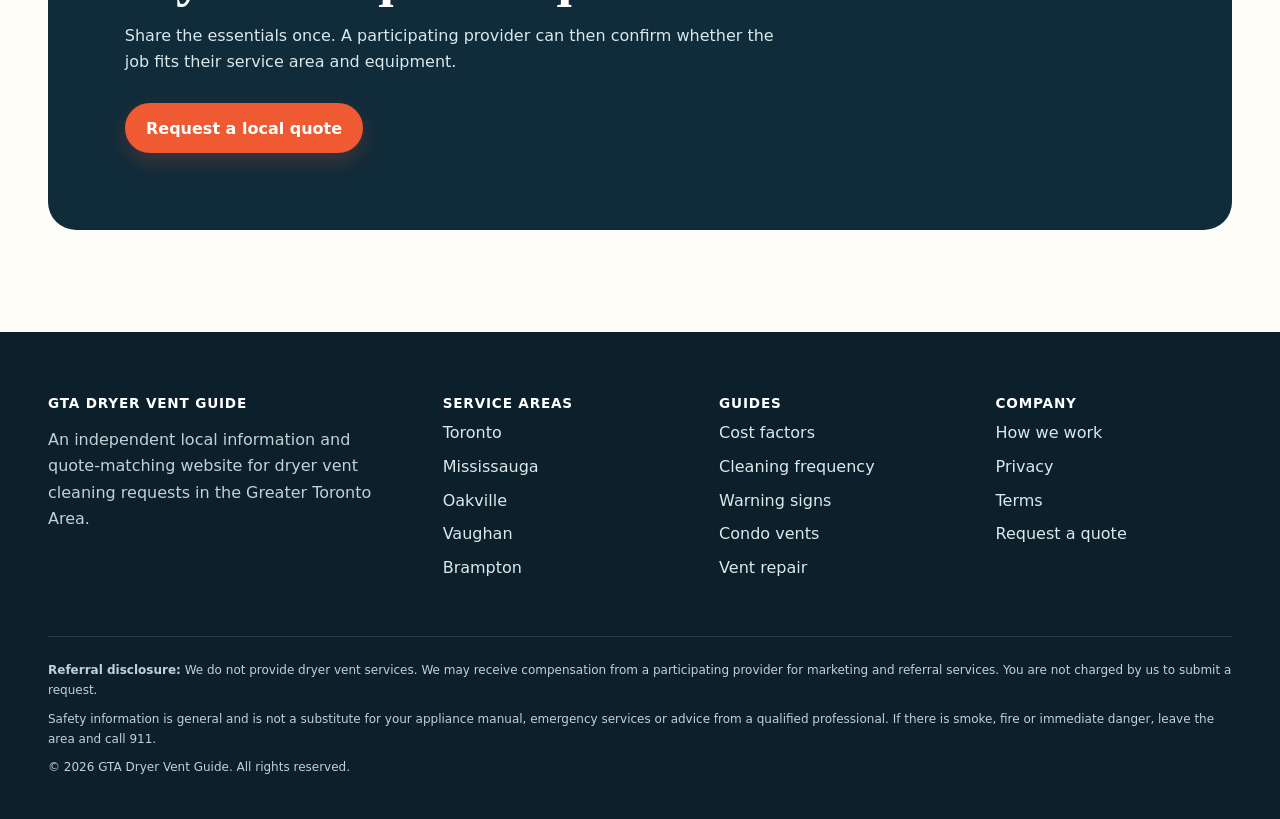
==== commit 14e3fe7b: "Embed live Google quote form" ====
--- a/index.html
+++ b/index.html
@@ -341,68 +341,15 @@
             <li>Provider confirms the final scope and price</li>
           </ul>
         </div>
-        <form class="quote-form" name="dryer-vent-quote" method="POST" action="/thank-you.html" data-netlify="true" netlify-honeypot="bot-field" data-quote-form>
-          <input type="hidden" name="form-name" value="dryer-vent-quote">
-          <p hidden><label>Do not fill this out: <input name="bot-field"></label></p>
+        <div class="quote-form quote-embed">
           <h3>Your no-obligation quote request</h3>
-          <p class="form-note">Fields marked * are required. Your request is not posted publicly.</p>
-          <div class="form-grid">
-            <div>
-              <label for="city">City *</label>
-              <select id="city" name="city" required>
-                <option value="">Choose a city</option>
-                <option>Toronto</option><option>Mississauga</option><option>Oakville</option><option>Vaughan</option><option>Brampton</option><option>Other GTA</option>
-              </select>
-            </div>
-            <div>
-              <label for="postal">Postal code *</label>
-              <input id="postal" name="postal-code" type="text" inputmode="text" autocomplete="postal-code" placeholder="M5V 2T6" pattern="[A-Za-z][0-9][A-Za-z][ -]?[0-9][A-Za-z][0-9]" title="Enter a Canadian postal code" required>
-            </div>
-            <div>
-              <label for="property">Property type *</label>
-              <select id="property" name="property-type" required>
-                <option value="">Choose one</option><option>Detached or semi-detached home</option><option>Townhouse</option><option>Condo apartment</option><option>Rental or multi-unit property</option><option>Commercial laundry</option><option>Other</option>
-              </select>
-            </div>
-            <div>
-              <label for="timeframe">Preferred timing *</label>
-              <select id="timeframe" name="timeframe" required>
-                <option value="">Choose one</option><option>As soon as possible</option><option>Within one week</option><option>Within one month</option><option>Planning ahead</option>
-              </select>
-            </div>
-            <div class="field-full">
-              <label for="concern">What are you noticing? *</label>
-              <select id="concern" name="concern" required>
-                <option value="">Choose the closest match</option><option>Long drying times</option><option>Excess heat</option><option>Burning or musty smell</option><option>Weak exterior airflow</option><option>Routine maintenance</option><option>Possible vent damage or disconnection</option><option>Other / not sure</option>
-              </select>
-            </div>
-            <div class="field-full">
-              <label for="details">Vent or access details</label>
-              <textarea id="details" name="details" placeholder="Example: second-floor laundry, exterior outlet on the side wall, condo management requires proof of insurance…"></textarea>
-            </div>
-            <div>
-              <label for="name">Name *</label>
-              <input id="name" name="name" type="text" autocomplete="name" required>
-            </div>
-            <div>
-              <label for="phone">Phone *</label>
-              <input id="phone" name="phone" type="tel" autocomplete="tel" inputmode="tel" placeholder="(416) 555-0123" pattern="[0-9+() .-]{10,}" title="Enter a valid phone number" required>
-            </div>
-            <div class="field-full">
-              <label for="email">Email <span class="optional-label">(optional)</span></label>
-              <input id="email" name="email" type="email" autocomplete="email">
-            </div>
-            <div class="field-full checkbox-row">
-              <input id="consent" name="consent" type="checkbox" value="yes" required>
-              <label for="consent">I agree that GTA Dryer Vent Guide may share this request and my contact information with one participating local provider so they can contact me about a quote. I understand this site does not perform the work. *</label>
-            </div>
-            <div class="field-full">
-              <button class="button" type="submit">Request my local quote</button>
-              <p class="microcopy">By submitting, you also agree to our <a href="/privacy.html">Privacy Policy</a> and <a href="/terms.html">Terms</a>.</p>
-              <p class="form-status" tabindex="-1" role="status" data-form-status></p>
-            </div>
-          </div>
-        </form>
+          <p class="form-note">Fields marked * are required. Your request is stored securely in Google Forms and is not posted publicly.</p>
+          <div class="google-form-frame">
+            <iframe src="https://docs.google.com/forms/d/e/1FAIpQLSdNopIhlhIA33asOTFotW27xGTPCBQ7Ck7IfcLYimOfpr52TA/viewform?embedded=true" title="GTA Dryer Vent Quote Request" loading="lazy">Loading the GTA Dryer Vent Quote Request form…</iframe>
+          </div>
+          <p class="microcopy">By submitting, you consent to the contact-sharing statement in the form and acknowledge our <a href="/privacy.html">Privacy Policy</a> and <a href="/terms.html">Terms</a>.</p>
+          <p class="form-fallback">Form not displaying? <a href="https://docs.google.com/forms/d/e/1FAIpQLSdNopIhlhIA33asOTFotW27xGTPCBQ7Ck7IfcLYimOfpr52TA/viewform" target="_blank" rel="noopener">Open the secure quote form in a new tab</a>.</p>
+        </div>
       </div>
     </section>
 
--- a/styles.css
+++ b/styles.css
@@ -687,6 +687,32 @@
   margin-bottom: 0.5rem;
 }
 
+.quote-embed {
+  overflow: hidden;
+}
+
+.google-form-frame {
+  margin: 1.15rem -0.8rem 0;
+  overflow: hidden;
+  border: 1px solid var(--line);
+  background: #f5f3ef;
+  border-radius: var(--radius-sm);
+}
+
+.google-form-frame iframe {
+  width: 100%;
+  height: 1420px;
+  display: block;
+  border: 0;
+  background: #f5f3ef;
+}
+
+.form-fallback {
+  margin: 0.75rem 0 0;
+  color: var(--muted);
+  font-size: 0.82rem;
+}
+
 .form-grid {
   display: grid;
   grid-template-columns: repeat(2, minmax(0, 1fr));
@@ -1222,6 +1248,14 @@
     border-radius: var(--radius);
   }
 
+  .google-form-frame {
+    margin-inline: -0.65rem;
+  }
+
+  .google-form-frame iframe {
+    height: 1540px;
+  }
+
   .article-content table {
     display: block;
     overflow-x: auto;
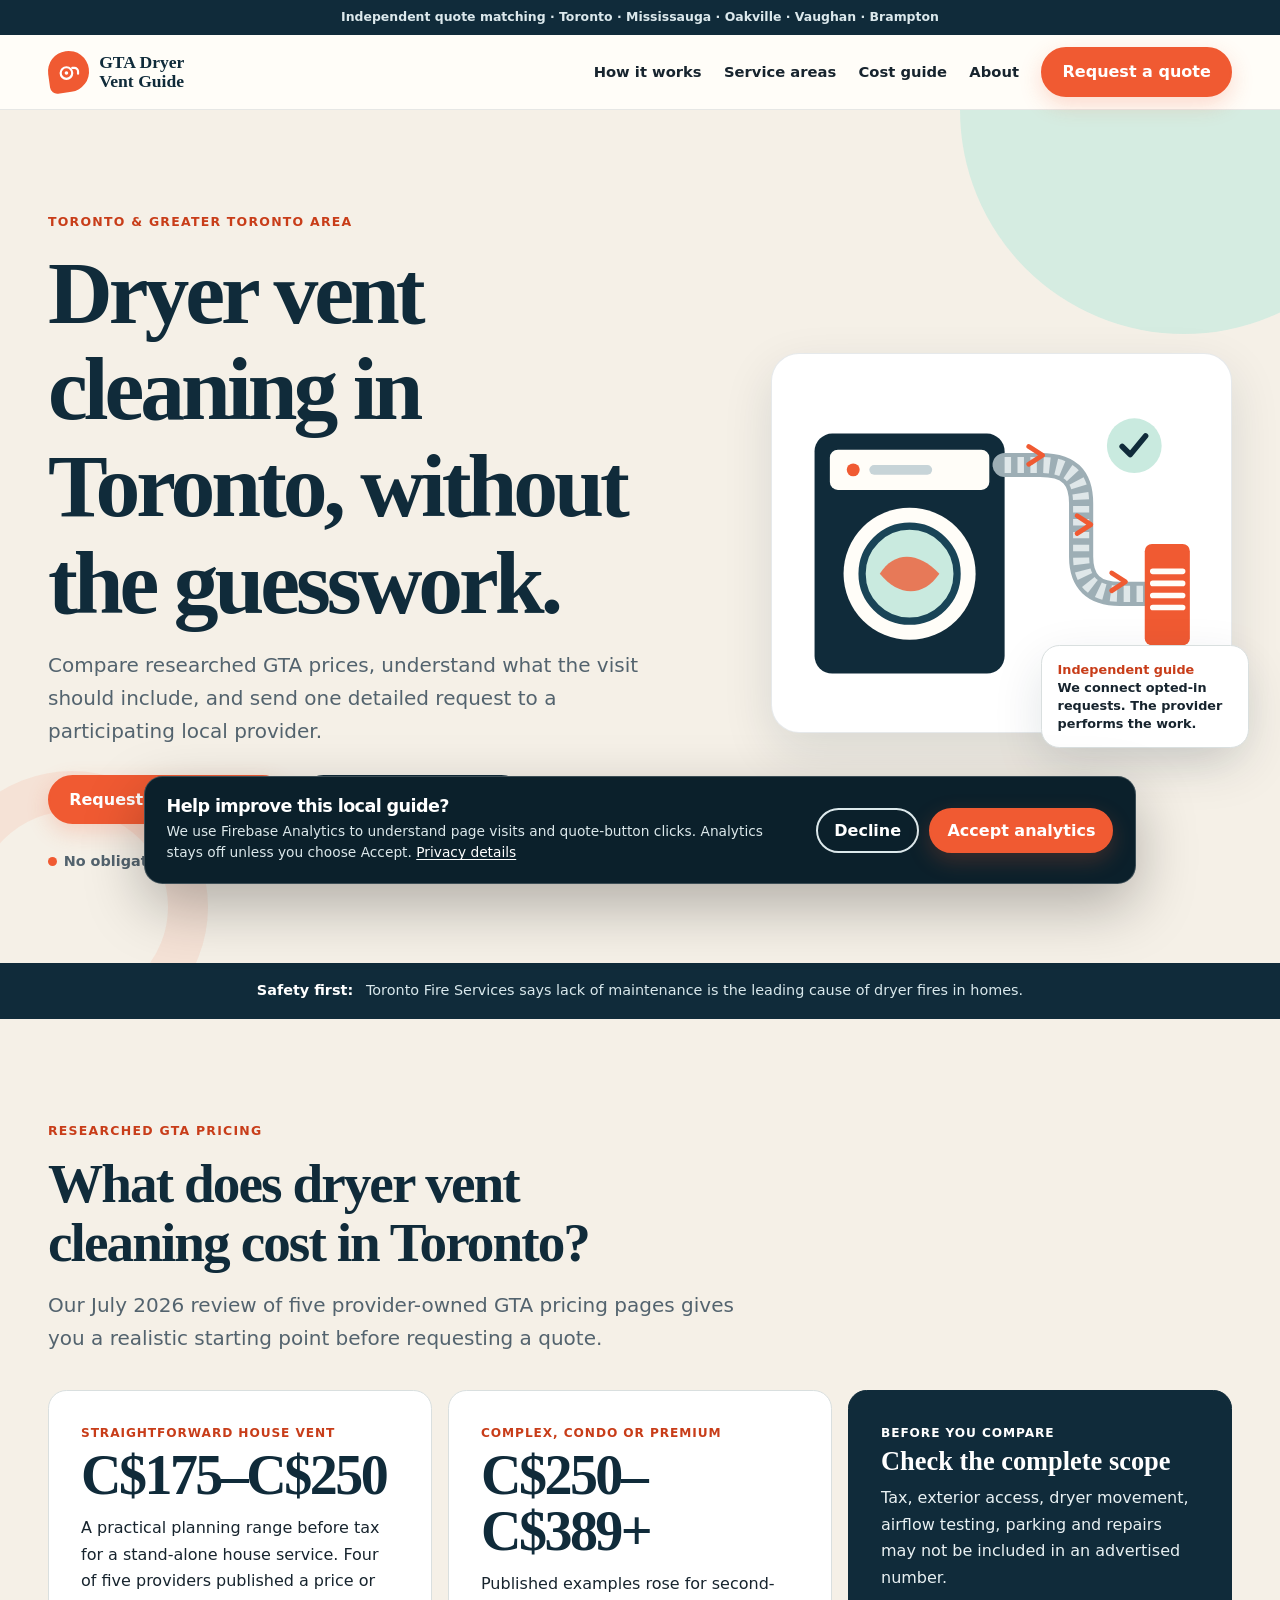
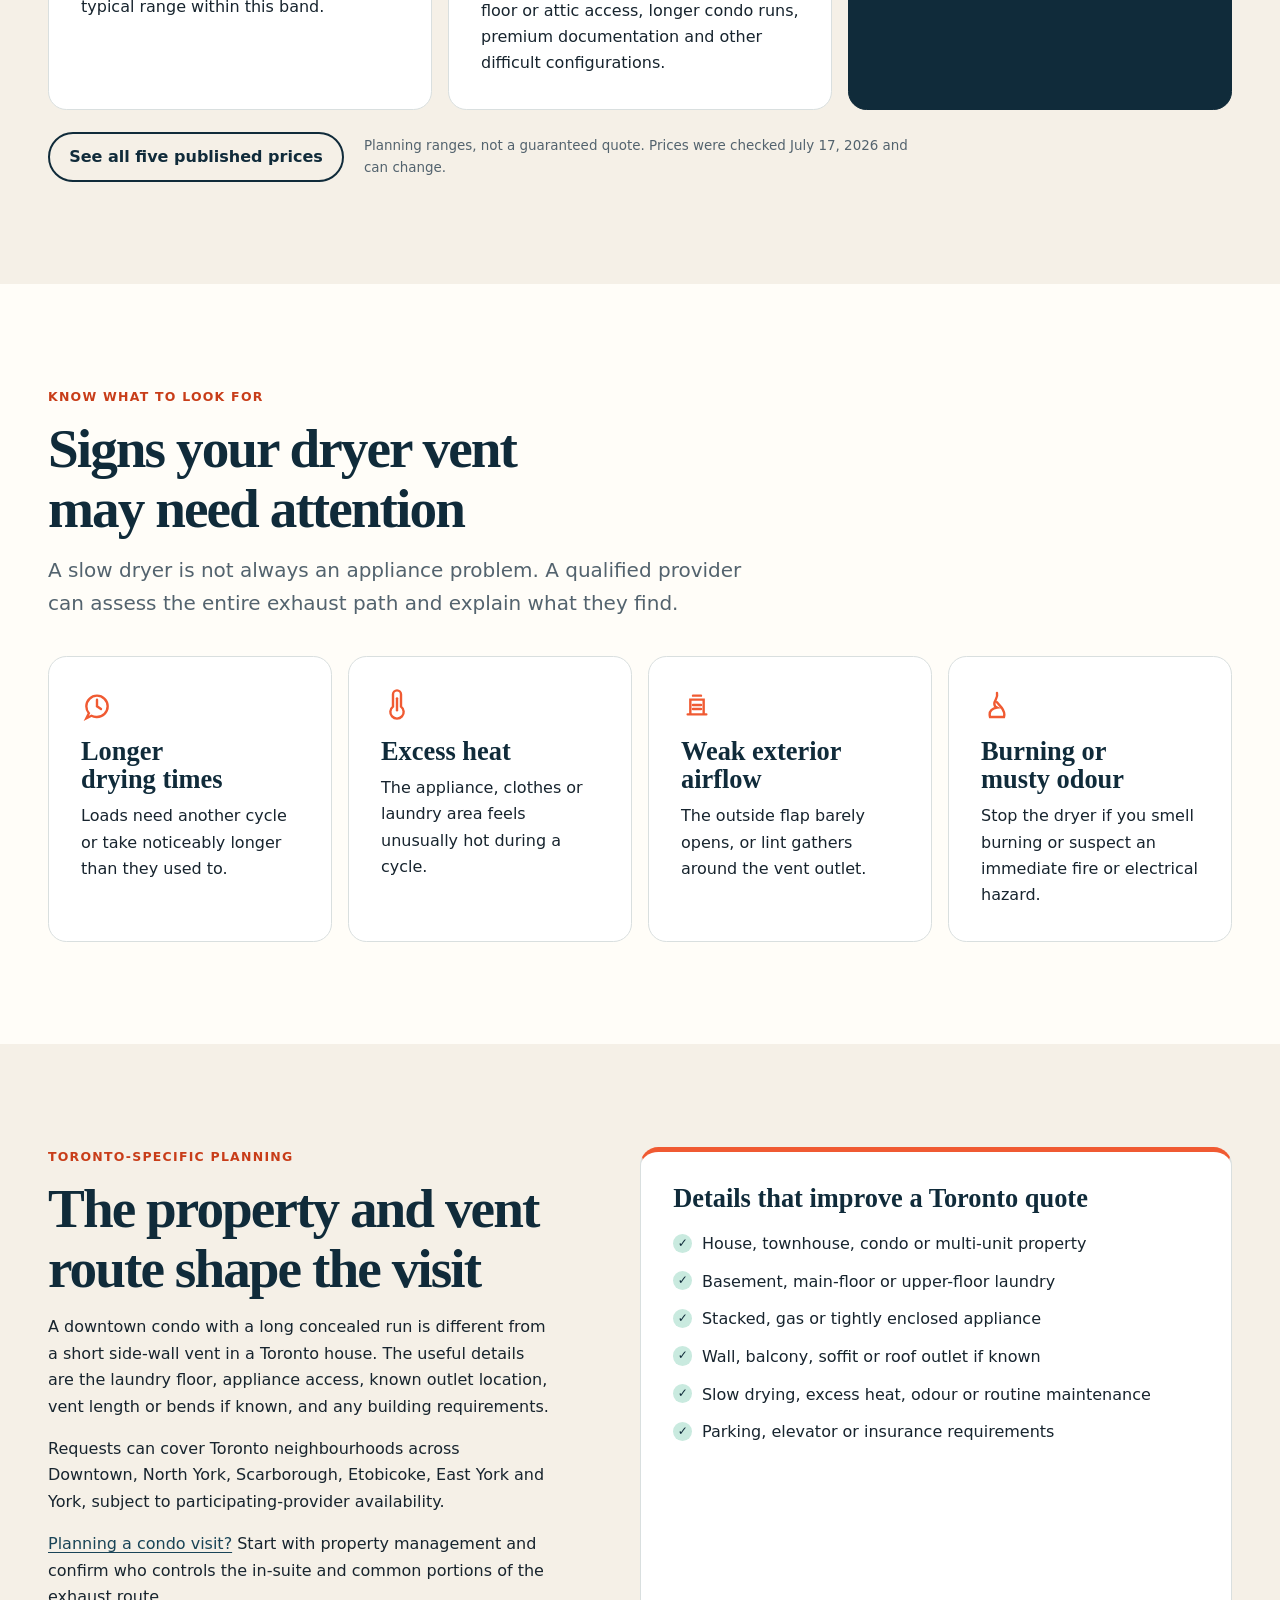
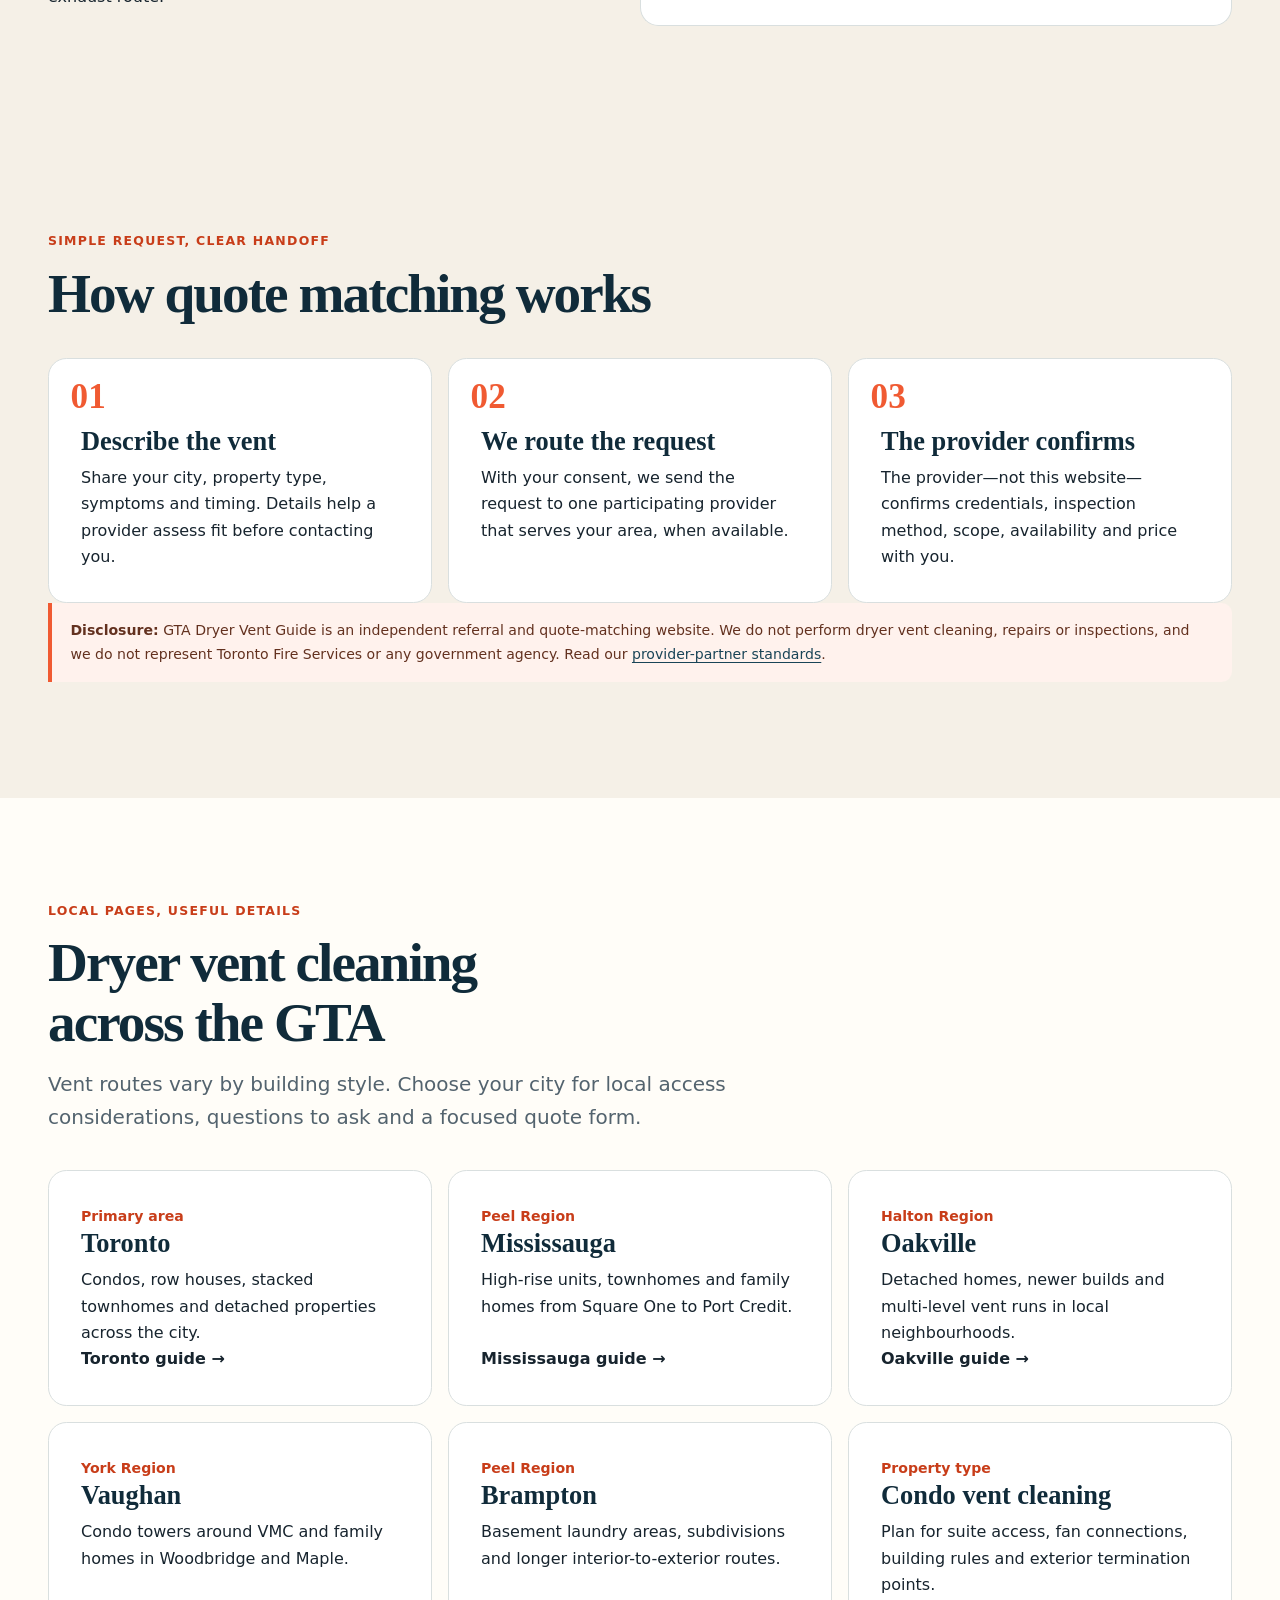
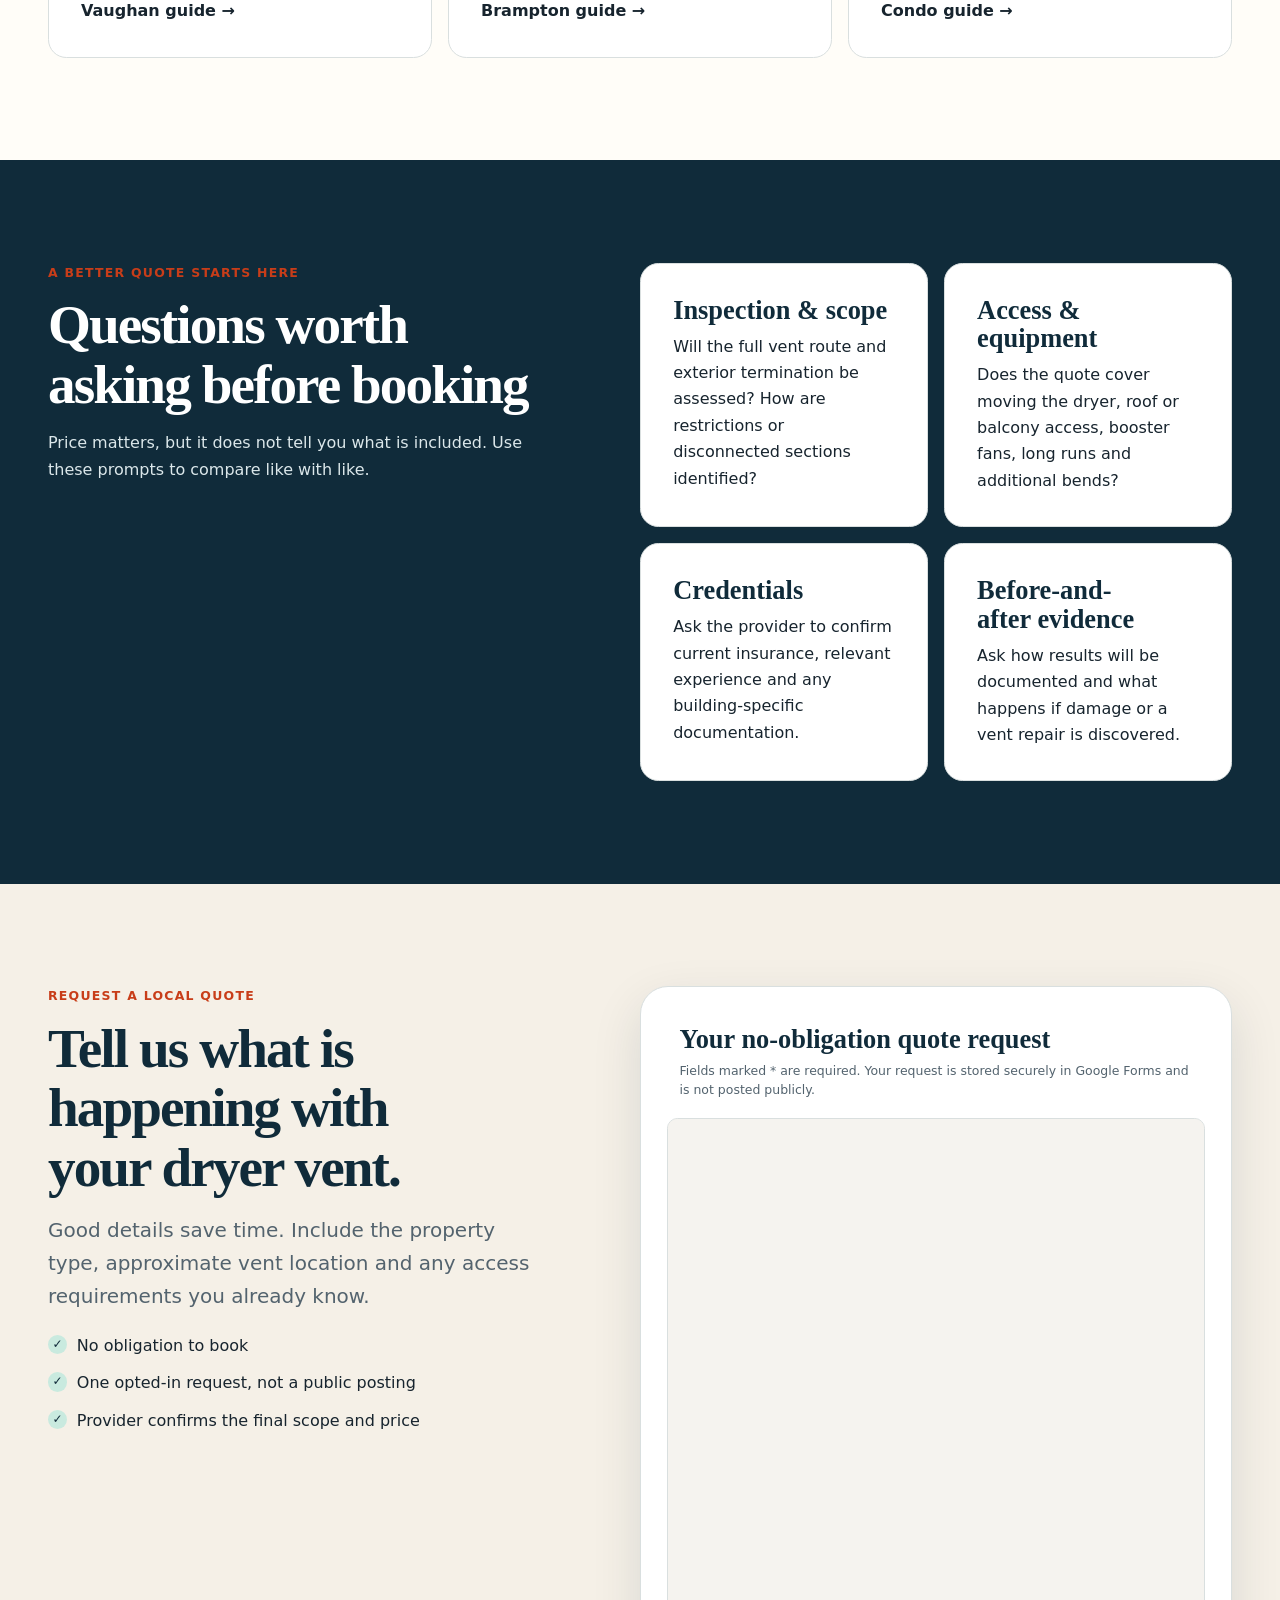
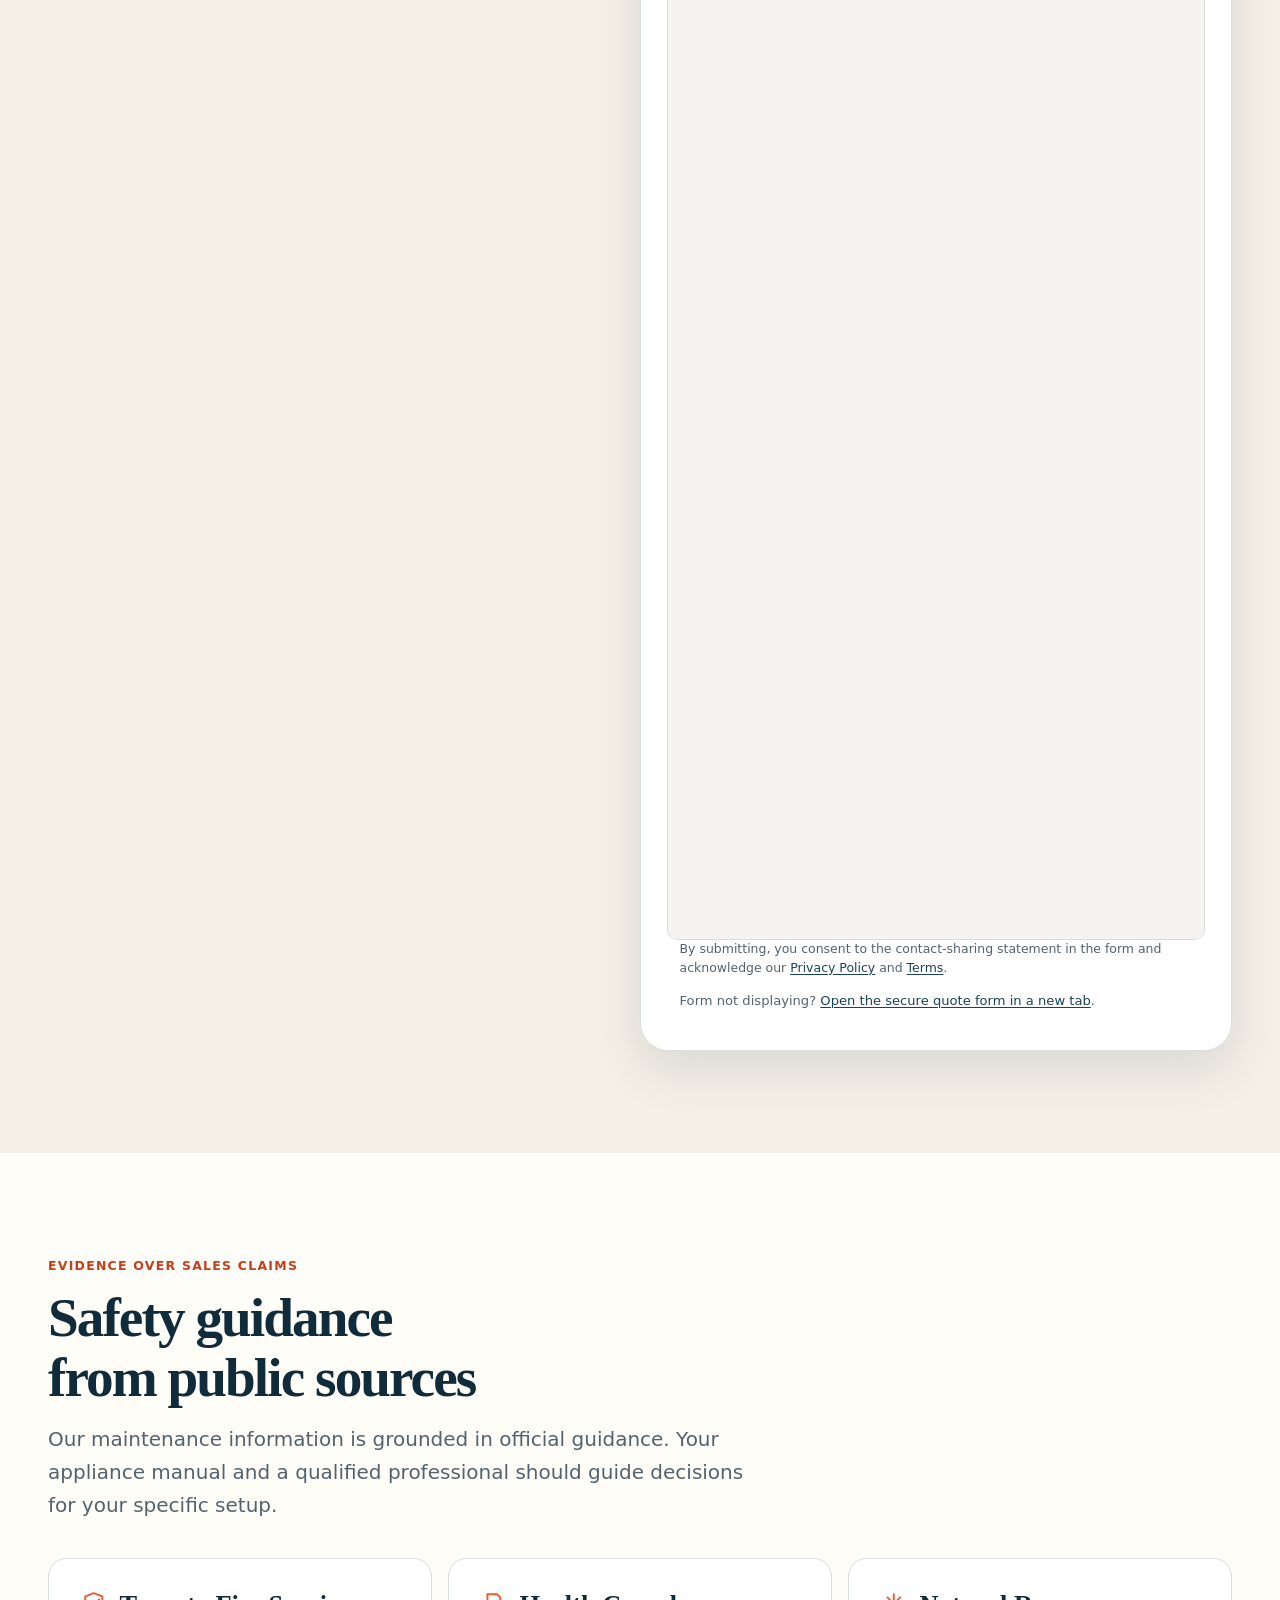
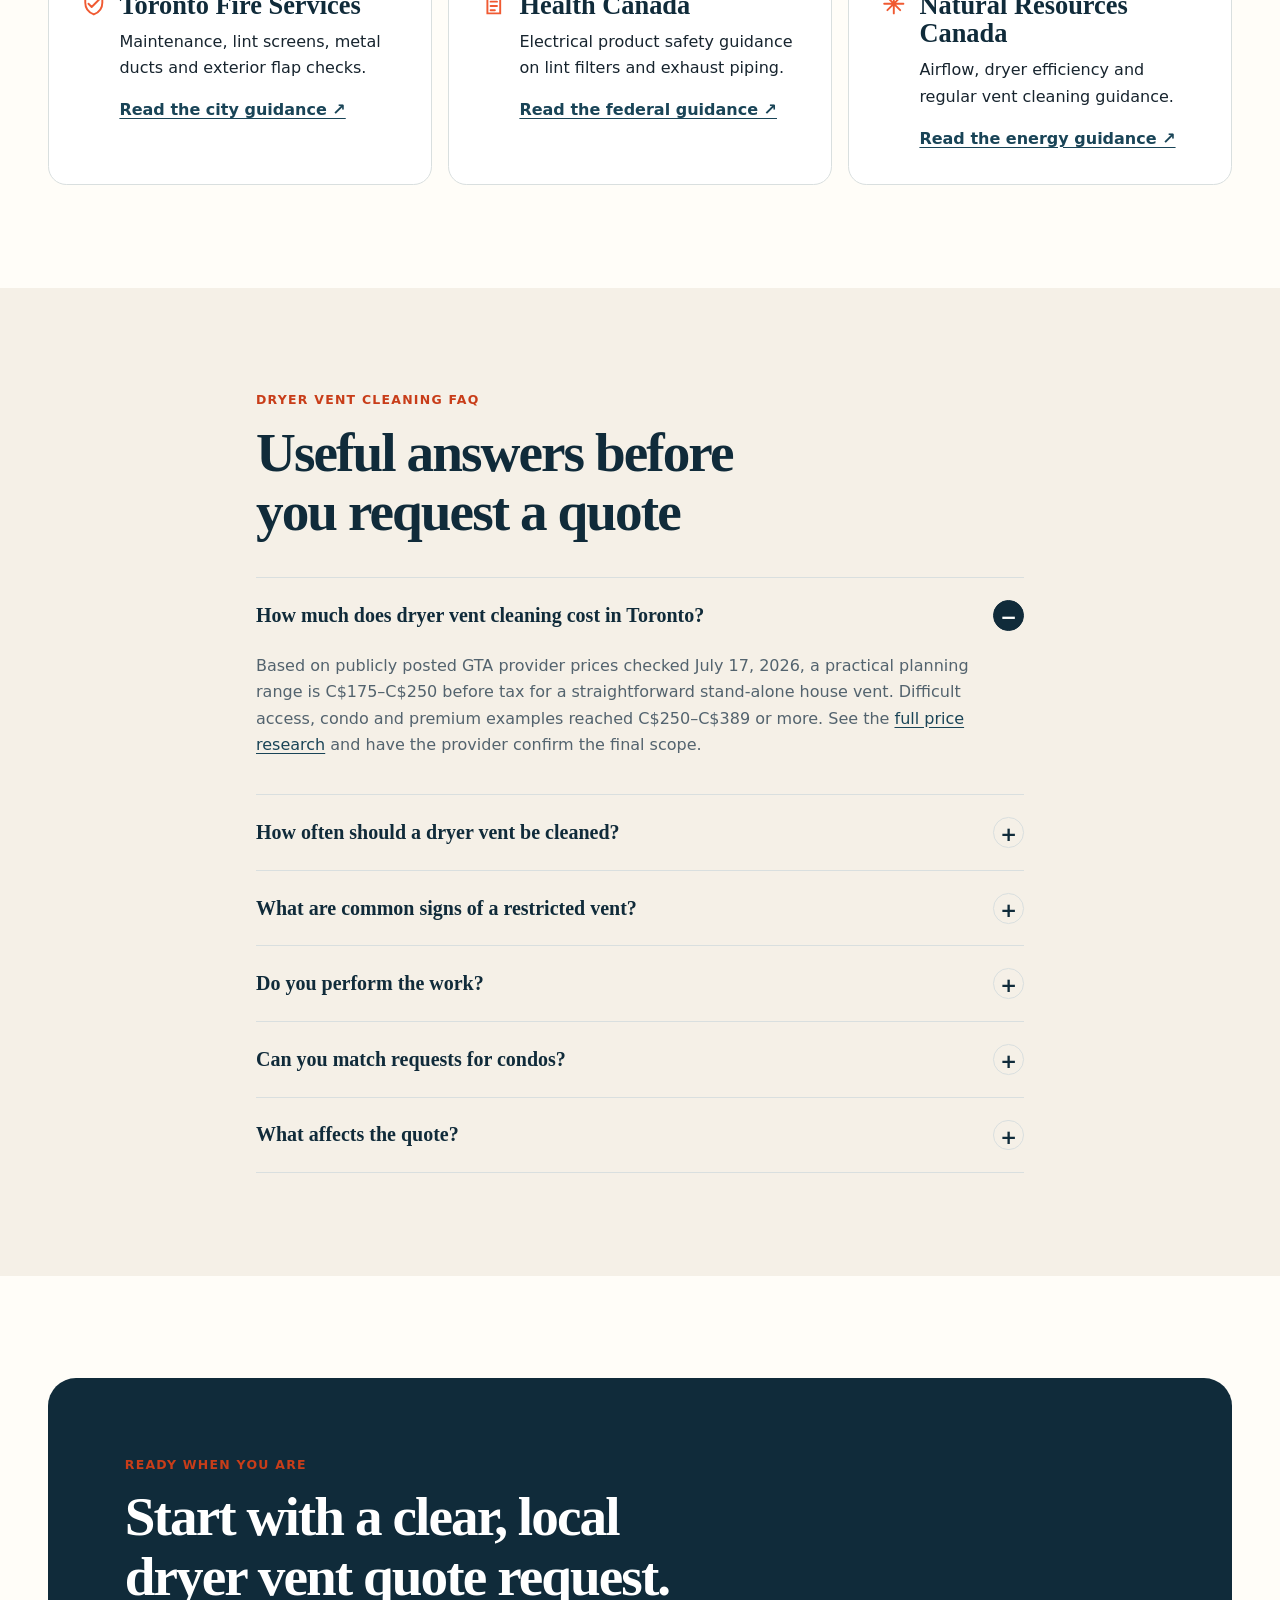
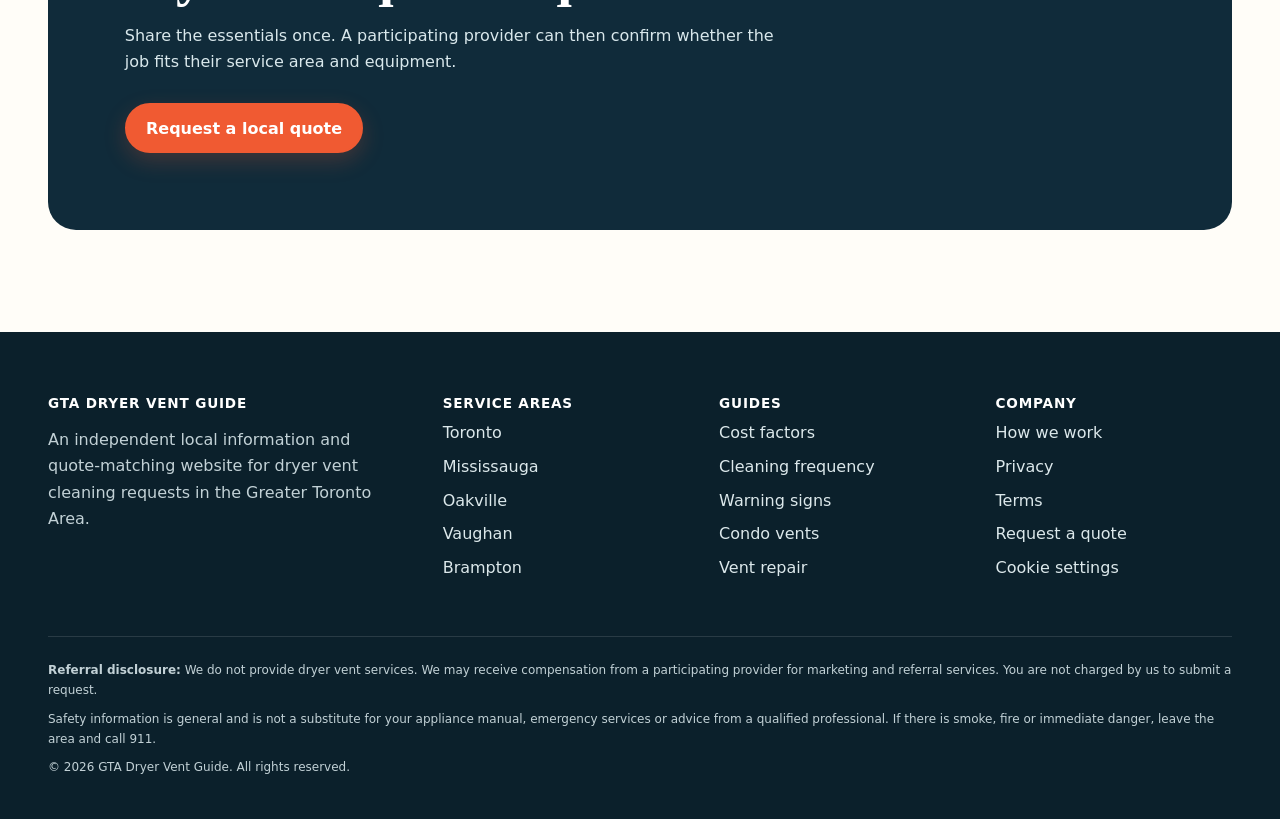
==== commit d0ea1e16: "Add consent-aware Firebase Analytics" ====
--- a/index.html
+++ b/index.html
@@ -453,6 +453,6 @@
   </footer>
 
   <div class="mobile-cta"><a class="button" href="#quote">Request a local quote</a></div>
-  <script src="/script.js" defer></script>
+  <script src="/script.js" defer></script><script type="module" src="/analytics.js"></script>
 </body>
 </html>
--- a/styles.css
+++ b/styles.css
@@ -1026,6 +1026,76 @@
   text-decoration: underline;
 }
 
+.footer-choice-button {
+  padding: 0;
+  border: 0;
+  color: #dce8eb;
+  background: transparent;
+  font: inherit;
+  cursor: pointer;
+}
+
+.footer-choice-button:hover,
+.footer-choice-button:focus-visible {
+  color: var(--white);
+  text-decoration: underline;
+}
+
+.analytics-consent {
+  position: fixed;
+  z-index: 300;
+  right: 1rem;
+  bottom: 1rem;
+  left: 1rem;
+  width: min(calc(100% - 2rem), 62rem);
+  display: flex;
+  align-items: center;
+  justify-content: space-between;
+  gap: 1.5rem;
+  margin-inline: auto;
+  padding: 1.2rem 1.35rem;
+  border: 1px solid rgba(255, 255, 255, 0.2);
+  color: #dce8eb;
+  background: #0b202b;
+  border-radius: var(--radius);
+  box-shadow: 0 22px 60px rgba(0, 0, 0, 0.28);
+}
+
+.analytics-consent h2 {
+  margin-bottom: 0.35rem;
+  color: var(--white);
+  font-family: ui-sans-serif, system-ui, sans-serif;
+  font-size: 1.1rem;
+}
+
+.analytics-consent p {
+  max-width: 42rem;
+  margin: 0;
+  font-size: 0.86rem;
+  line-height: 1.55;
+}
+
+.analytics-consent a {
+  color: var(--white);
+}
+
+.analytics-consent-actions {
+  display: flex;
+  flex: 0 0 auto;
+  gap: 0.65rem;
+}
+
+.analytics-consent .button {
+  min-height: 2.8rem;
+  padding: 0.65rem 1rem;
+  white-space: nowrap;
+}
+
+.analytics-consent .button-secondary {
+  border-color: #dce8eb;
+  color: var(--white);
+}
+
 .footer-links {
   margin: 0;
   padding: 0;
@@ -1256,6 +1326,26 @@
     height: 1540px;
   }
 
+  .analytics-consent {
+    right: 0.5rem;
+    bottom: 0.5rem;
+    left: 0.5rem;
+    width: calc(100% - 1rem);
+    align-items: stretch;
+    flex-direction: column;
+    gap: 1rem;
+    padding: 1rem;
+  }
+
+  .analytics-consent-actions {
+    display: grid;
+    grid-template-columns: 1fr 1.35fr;
+  }
+
+  .analytics-consent .button {
+    width: 100%;
+  }
+
   .article-content table {
     display: block;
     overflow-x: auto;
